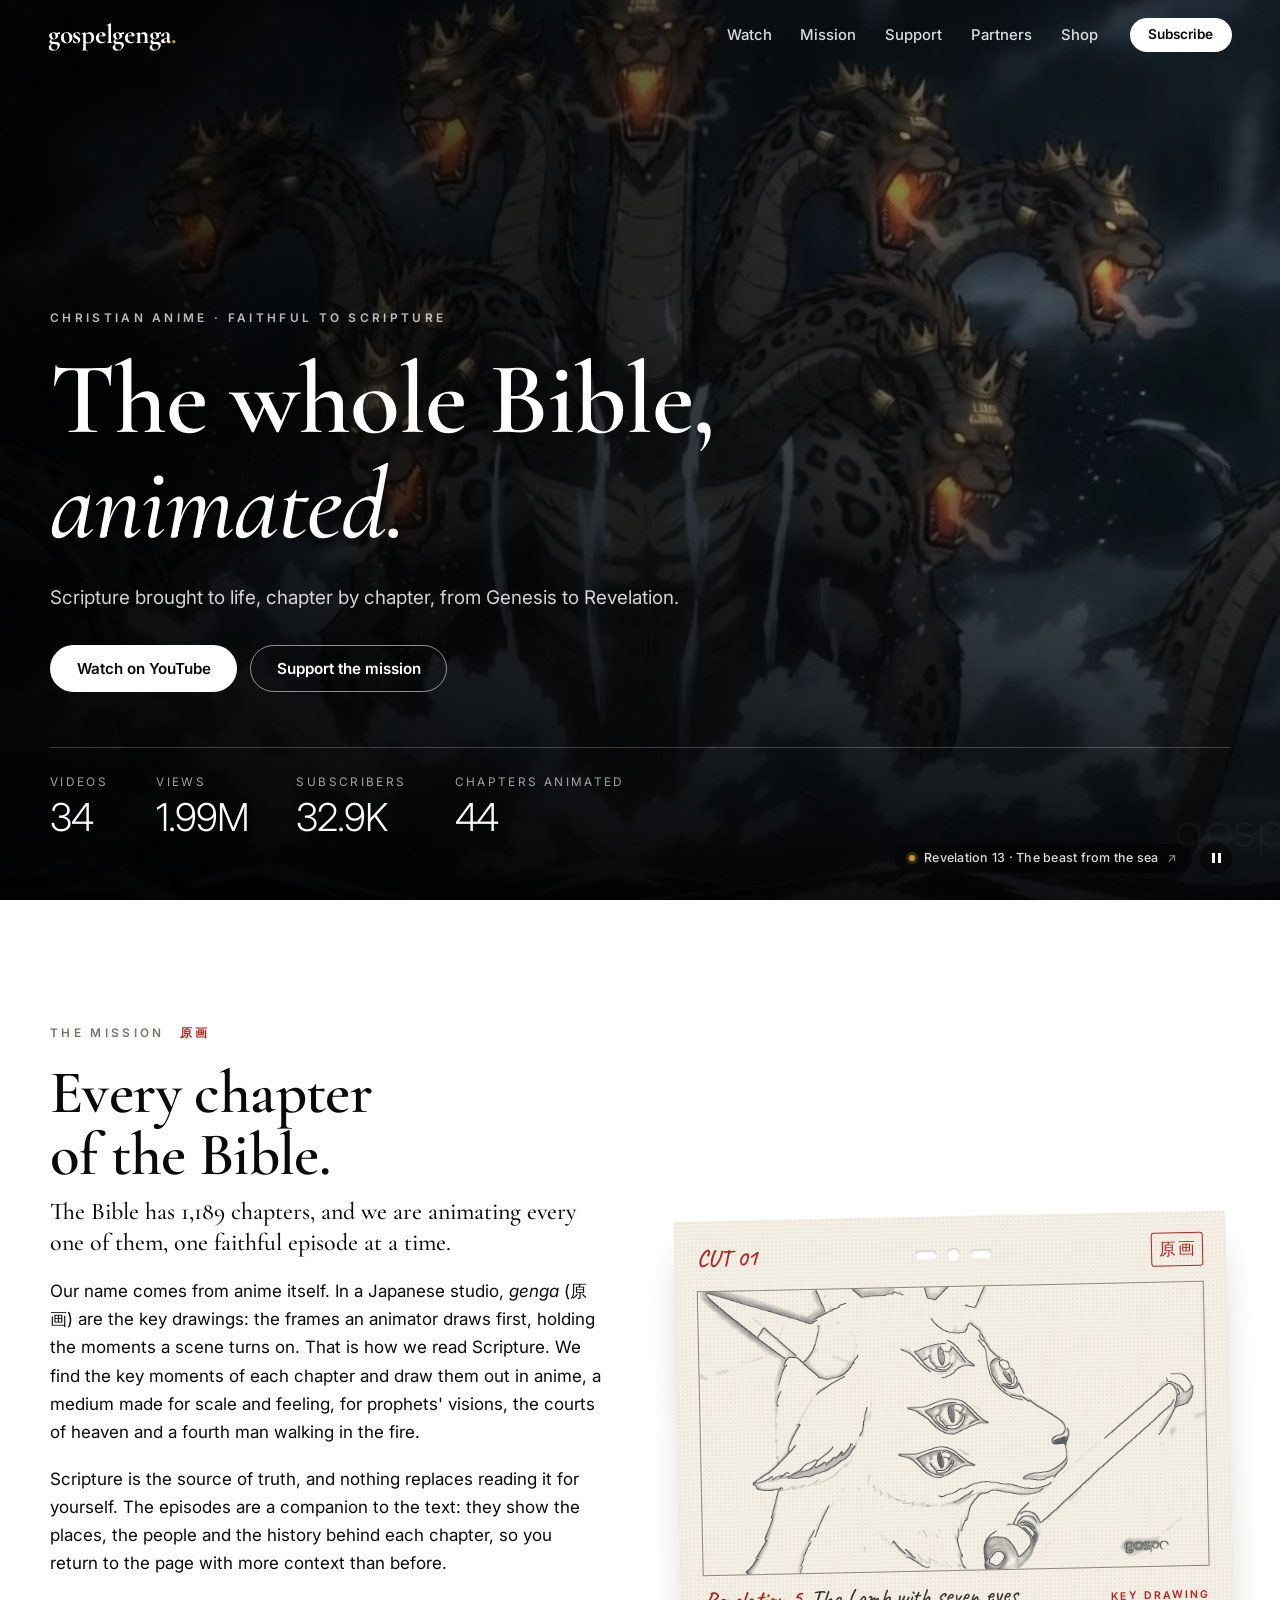
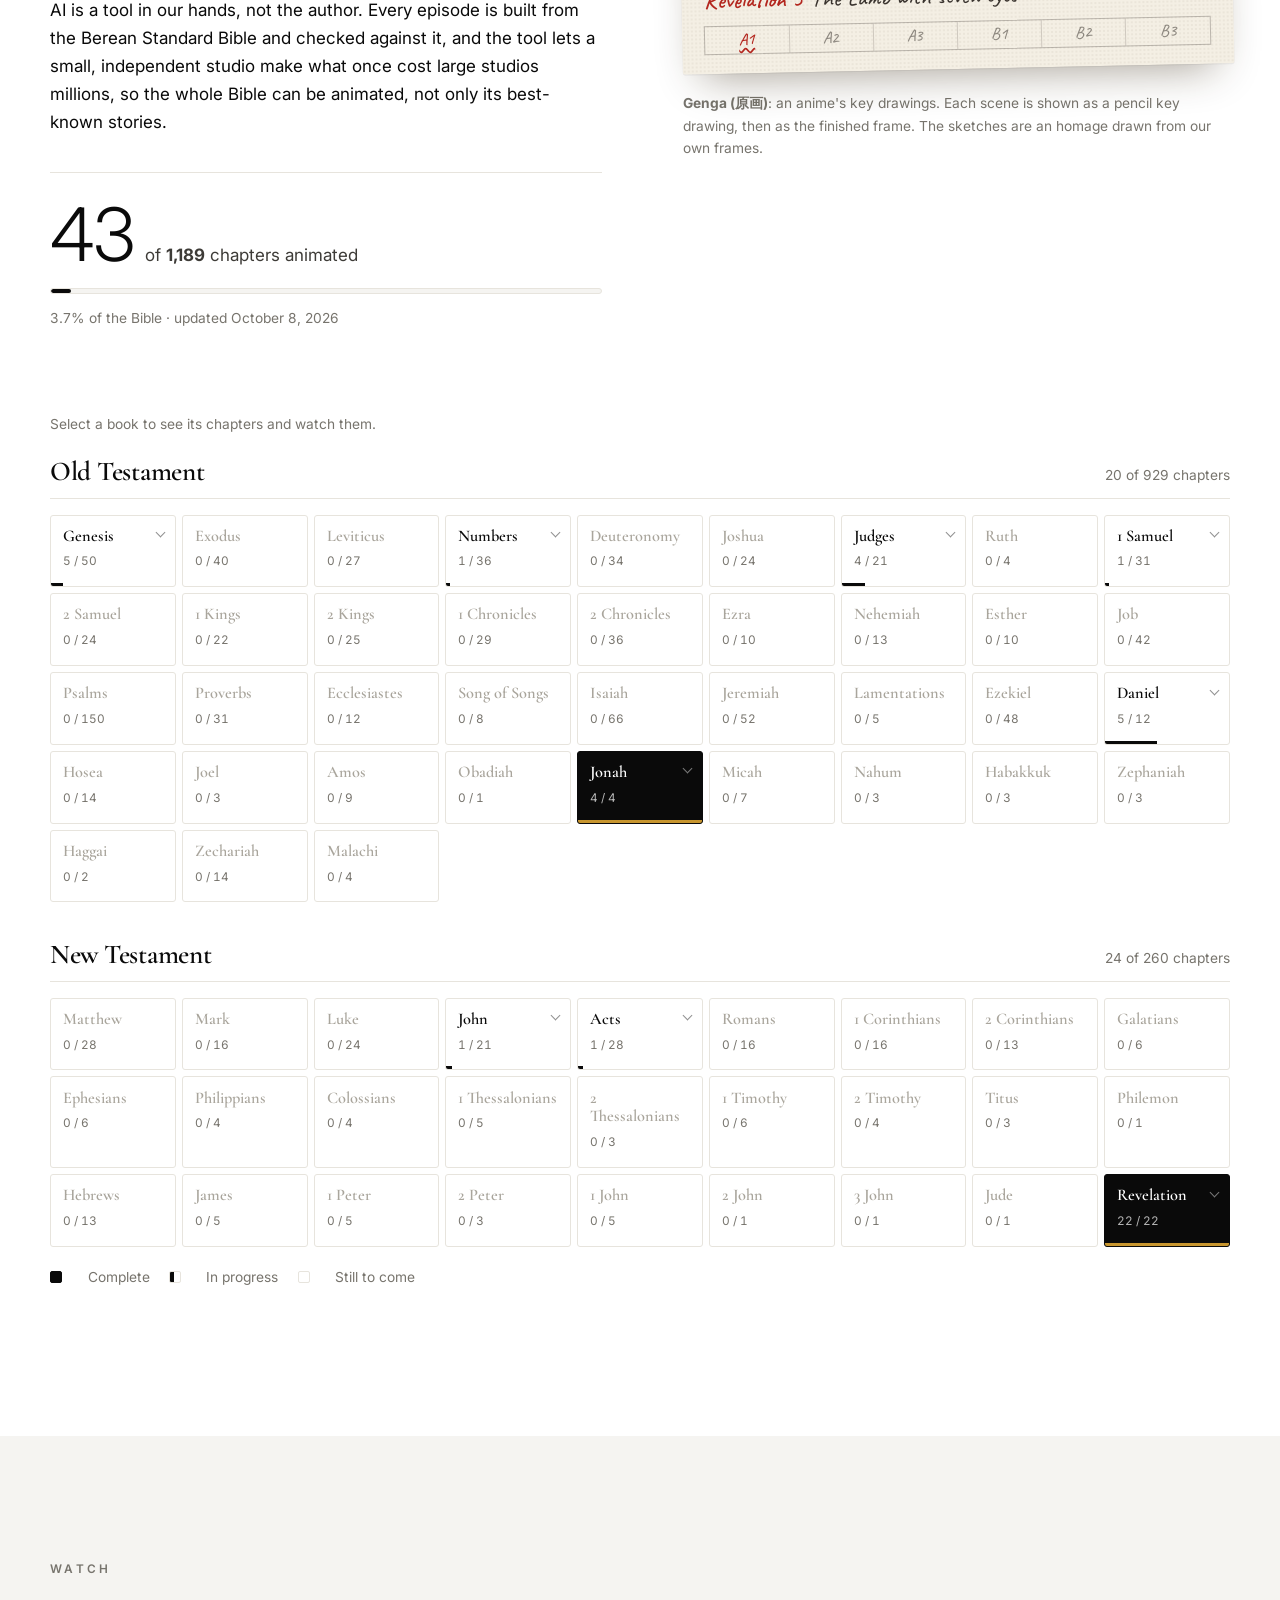
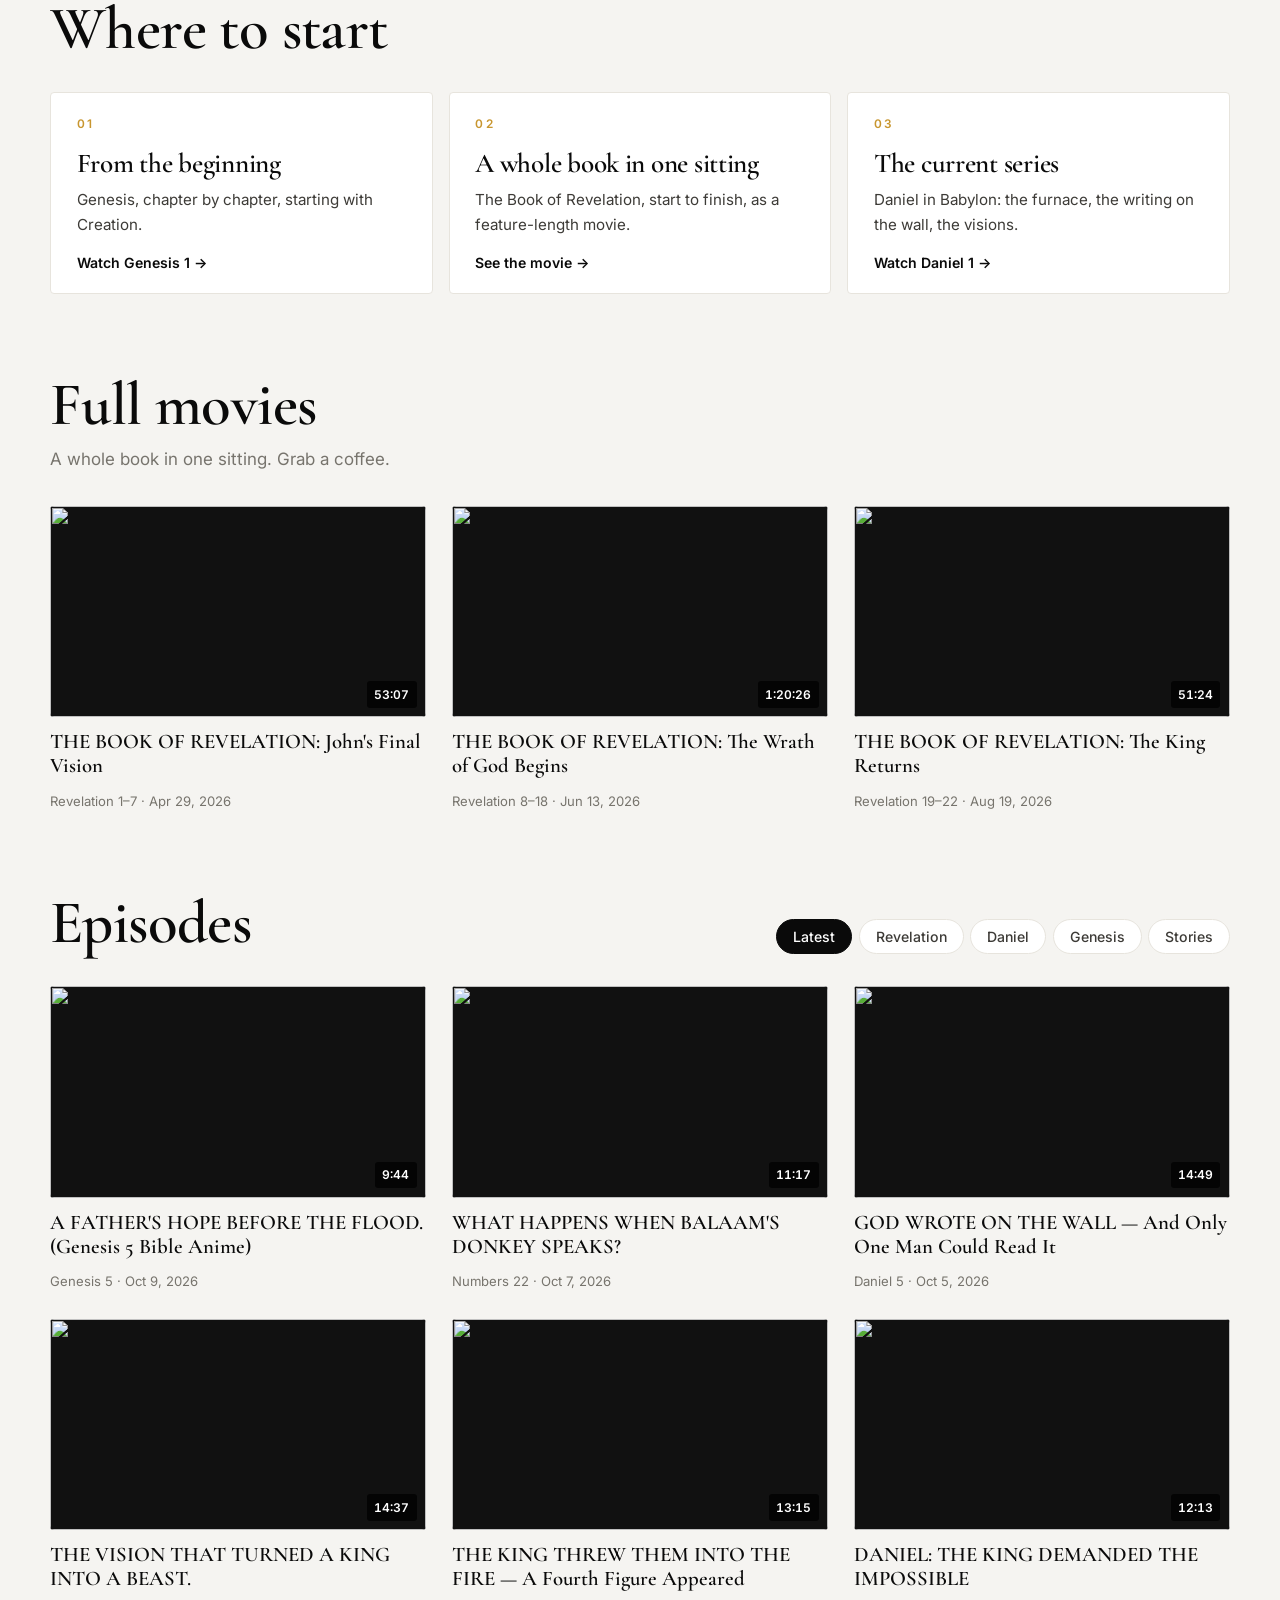
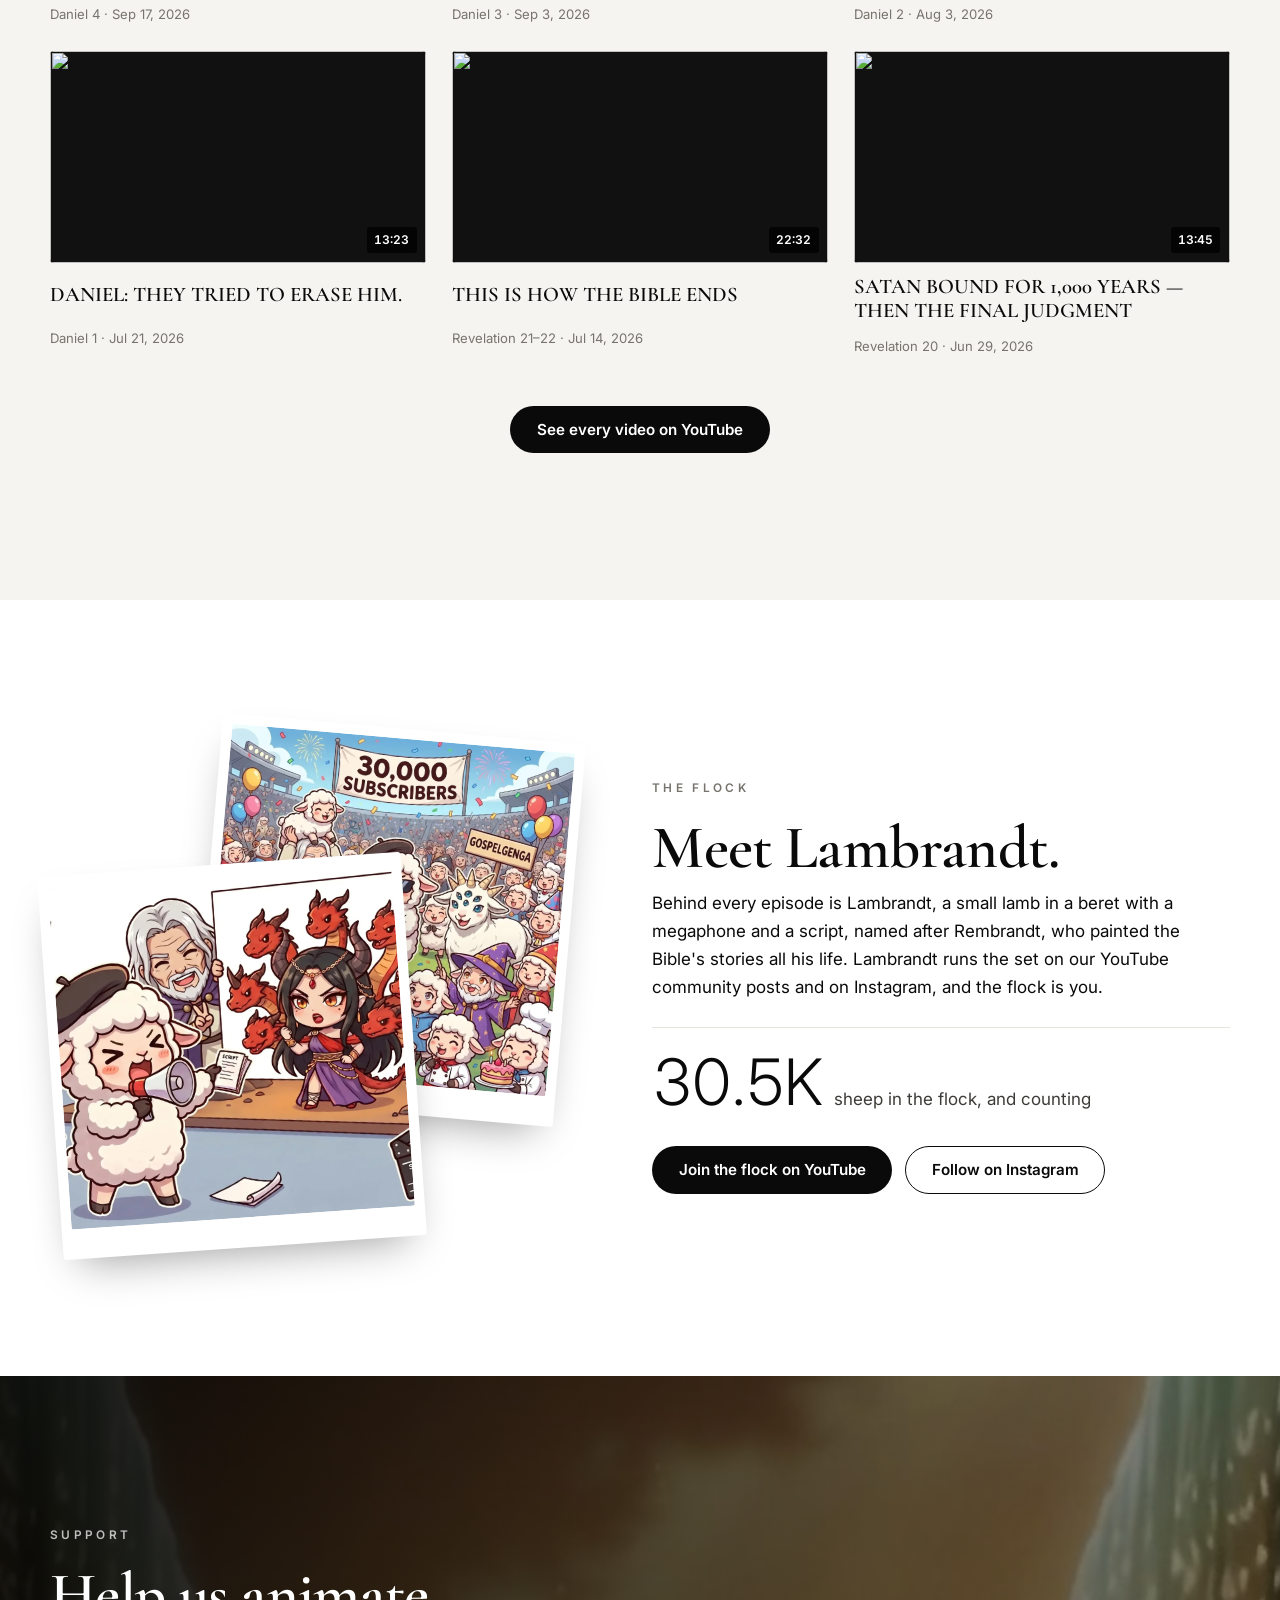
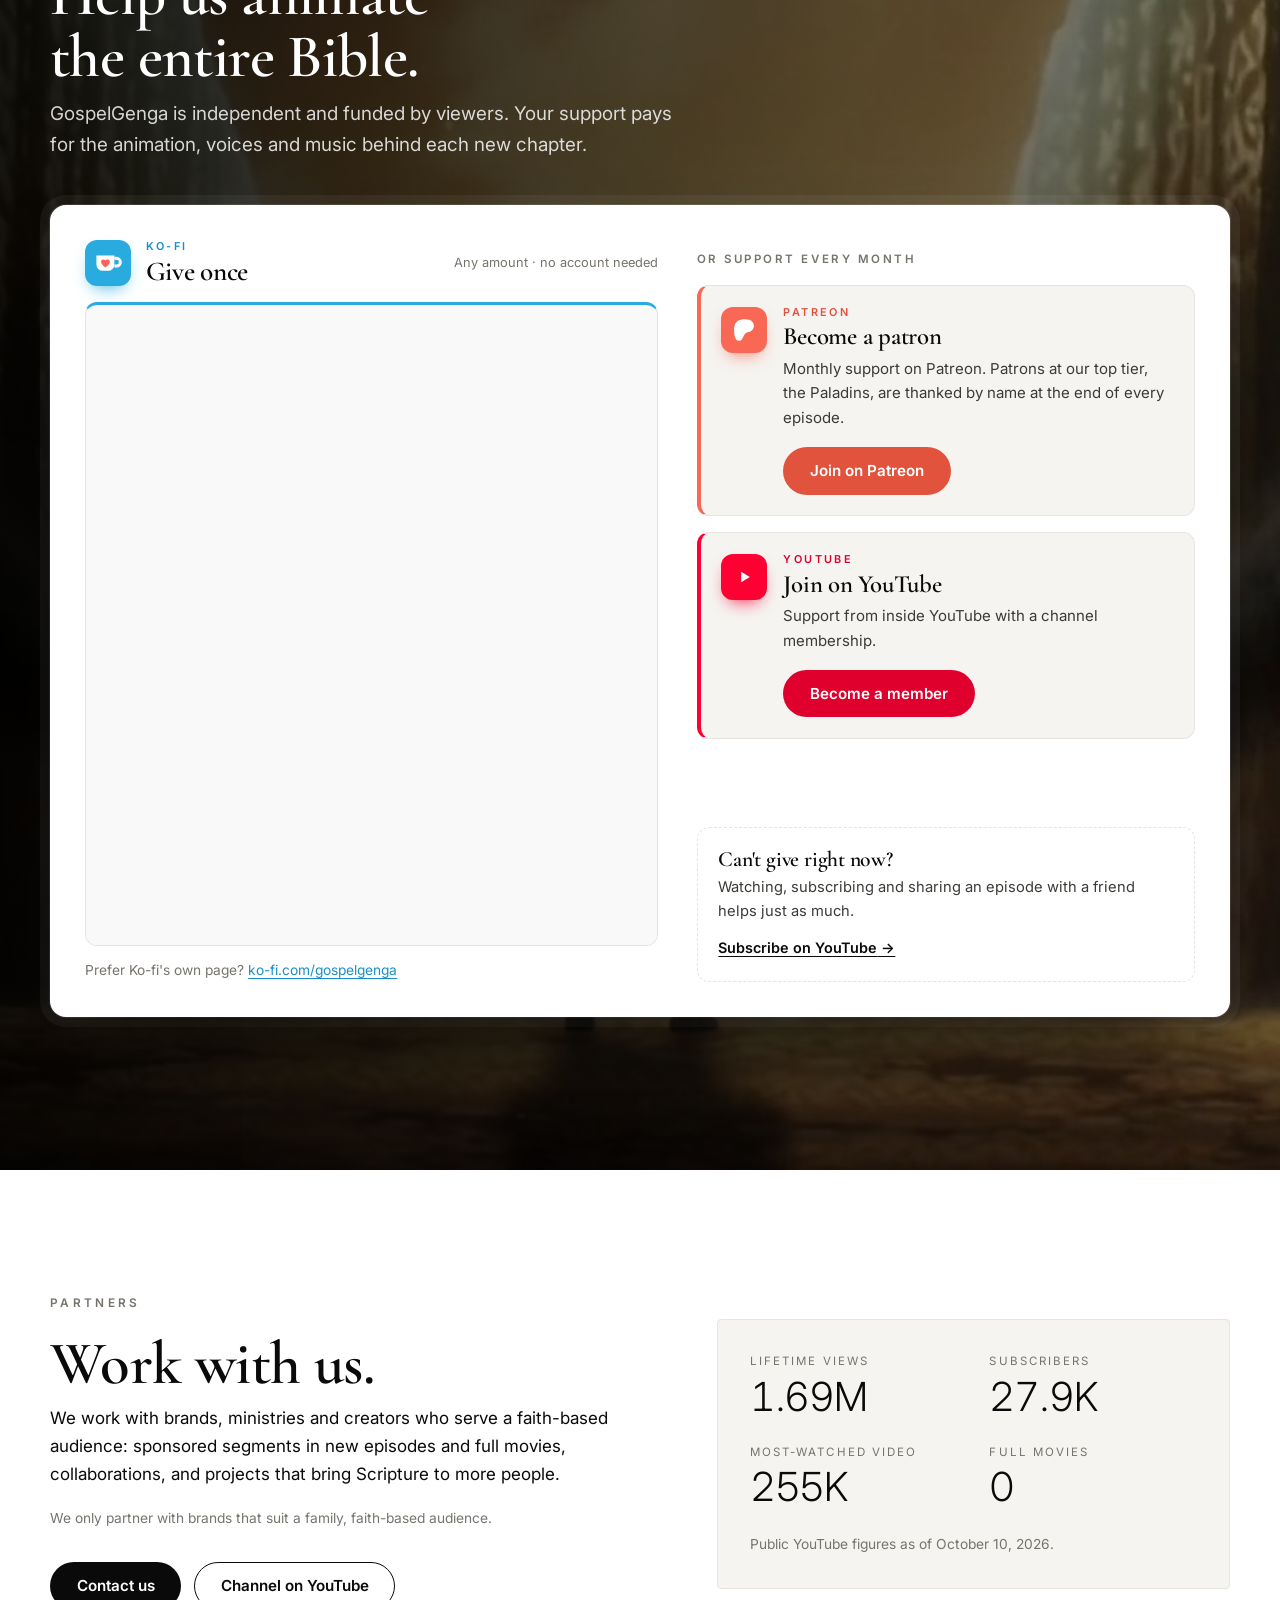
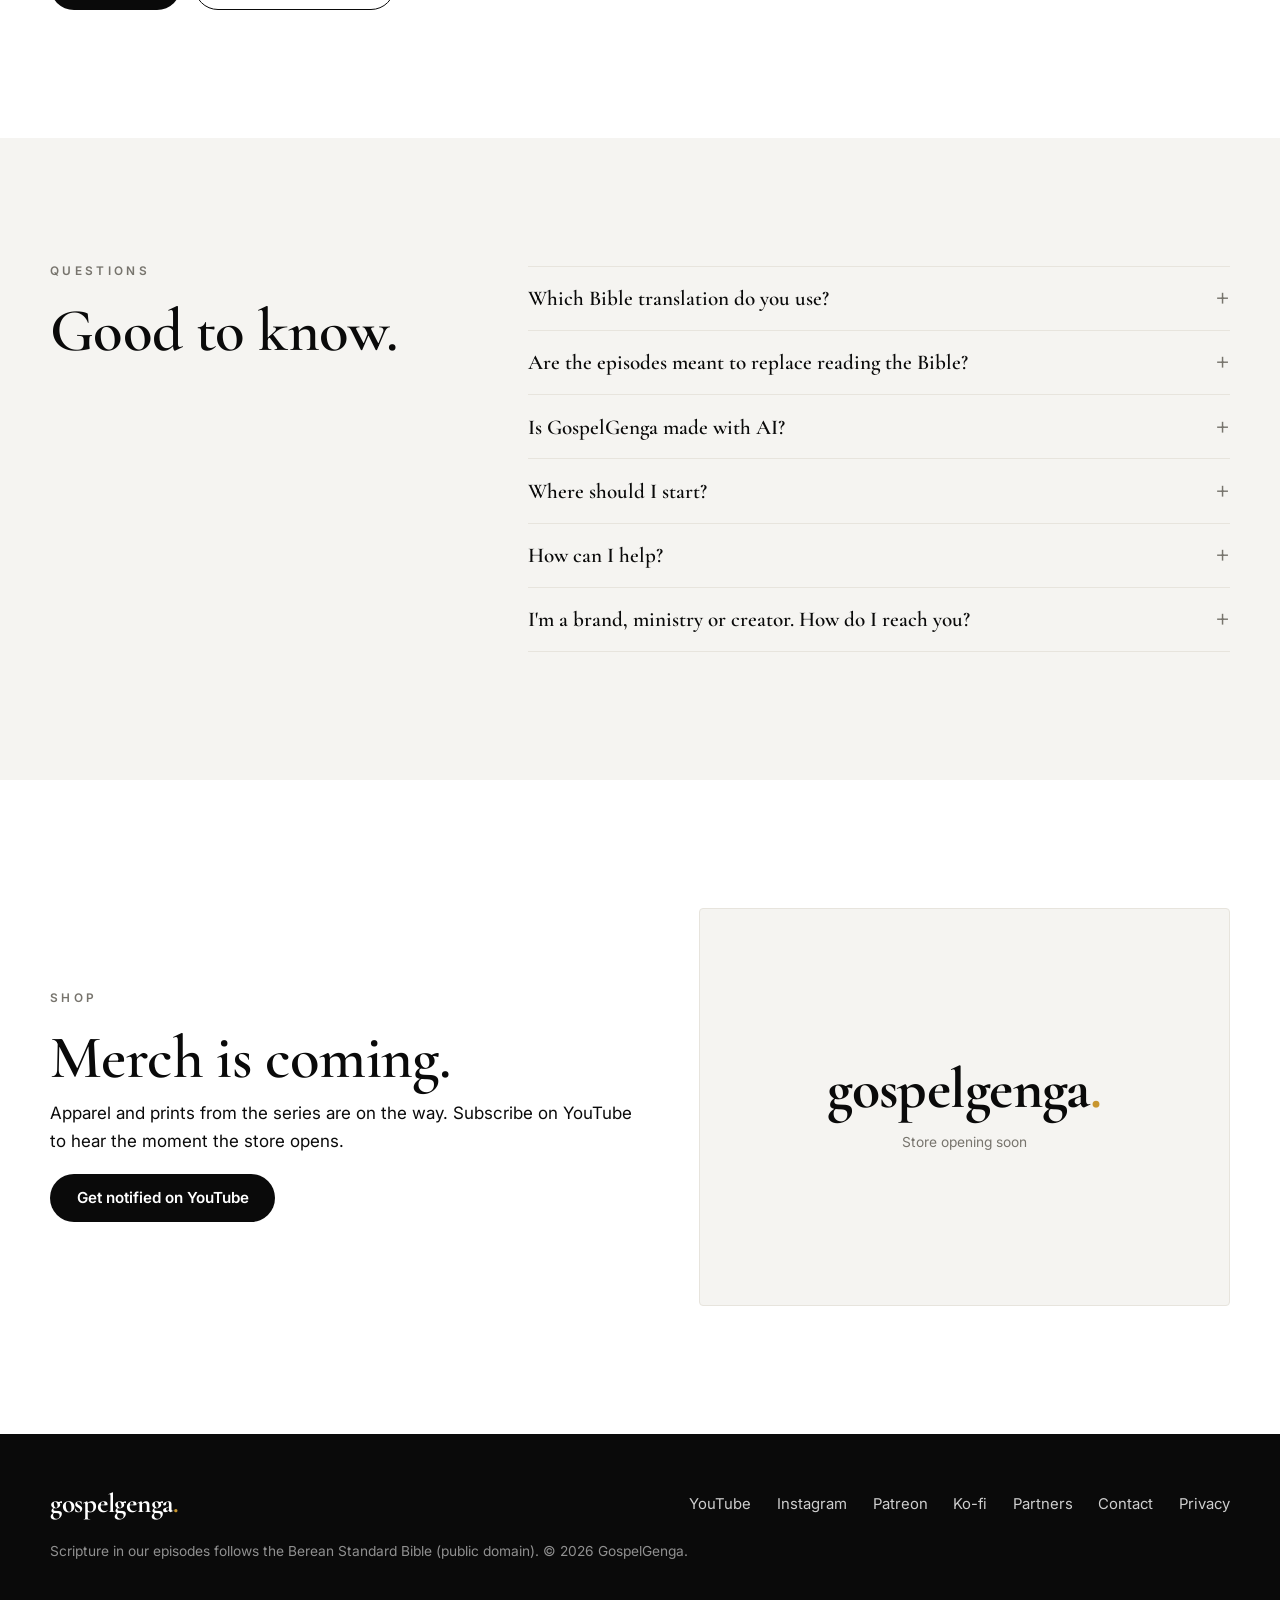
==== index.html @ f6fd4471 "Update site: privacy page (YouTube API Services disclosure) + footer link" ====
<!doctype html>
<html lang="en">
<head>
<meta charset="utf-8">
<meta name="viewport" content="width=device-width, initial-scale=1">
<title>GospelGenga — The whole Bible, animated</title>
<meta name="description" content="GospelGenga animates the Bible chapter by chapter in anime style, from Genesis to Revelation: a visual companion to Scripture, faithful to the text.">
<link rel="canonical" href="https://gospelgenga.com/">
<meta property="og:title" content="GospelGenga — The whole Bible, animated">
<meta property="og:description" content="Anime-style Bible episodes and full movies, faithful to Scripture. Follow the mission to animate every chapter.">
<meta property="og:image" content="https://gospelgenga.com/assets/og.jpg">
<meta property="og:url" content="https://gospelgenga.com/">
<meta property="og:type" content="website">
<meta property="og:site_name" content="GospelGenga">
<meta name="twitter:card" content="summary_large_image">
<meta name="theme-color" content="#0a0a0a">
<link rel="icon" href="assets/favicon.svg" type="image/svg+xml">
<link rel="apple-touch-icon" href="assets/apple-touch-icon.png">
<link rel="preconnect" href="https://fonts.googleapis.com">
<link rel="preconnect" href="https://fonts.gstatic.com" crossorigin>
<link href="https://fonts.googleapis.com/css2?family=Cormorant+Garamond:ital,wght@0,500;0,600;0,700;1,500&family=Inter:wght@300;400;500;600&family=Caveat:wght@500;600&display=swap" rel="stylesheet">
<link rel="stylesheet" href="styles.css?v=6">
<script type="application/ld+json">
{"@context": "https://schema.org", "@graph": [
  {"@type": "Organization", "@id": "https://gospelgenga.com/#org", "name": "GospelGenga", "url": "https://gospelgenga.com/",
   "logo": "https://gospelgenga.com/assets/logo-512.png",
   "sameAs": ["https://www.youtube.com/@GospelGenga", "https://www.instagram.com/gospelgenga/", "https://www.patreon.com/gospelgenga"]},
  {"@type": "WebSite", "name": "GospelGenga", "url": "https://gospelgenga.com/", "publisher": {"@id": "https://gospelgenga.com/#org"}}
]}
</script>
</head>
<body>

<header class="nav" id="top">
  <a class="logo" href="#top">gospelgenga<i>.</i></a>
  <nav class="links" aria-label="Main">
    <a href="#watch">Watch</a>
    <a href="#mission">Mission</a>
    <a href="#support">Support</a>
    <a href="#partners">Partners</a>
    <a href="#shop">Shop</a>
  </nav>
  <a class="btn small light" href="https://www.youtube.com/@GospelGenga?sub_confirmation=1" target="_blank" rel="noopener">Subscribe</a>
</header>

<section class="hero">
  <img class="hero-img" src="assets/hero-poster.jpg" alt="" fetchpriority="high">
  <video class="hero-img hero-video" muted loop playsinline preload="none" poster="assets/hero-poster.jpg" aria-hidden="true"
    data-reel-av1="assets/hero-reel-1080-av1.mp4" data-reel-hd="assets/hero-reel-1080.mp4" data-reel-sd="assets/hero-reel-720.mp4"></video>
  <div class="hero-shade"></div>
  <div class="wrap hero-inner">
    <p class="eyebrow">Christian anime · Faithful to Scripture</p>
    <h1>The whole Bible,<br><em>animated.</em></h1>
    <p class="lead">Scripture brought to life, chapter by chapter, from Genesis to Revelation.</p>
    <div class="cta">
      <a class="btn light" href="https://www.youtube.com/@GospelGenga" target="_blank" rel="noopener">Watch on YouTube</a>
      <a class="btn ghost-light" href="#support">Support the mission</a>
    </div>
    <dl class="stats">
      <div><dt>Videos</dt><dd data-stat="videos">33</dd></div>
      <div><dt>Views</dt><dd data-stat="views">1.97M</dd></div>
      <div><dt>Subscribers</dt><dd data-stat="subs">32.9K</dd></div>
      <div><dt>Chapters animated</dt><dd data-stat="chapters">43</dd></div>
    </dl>
  </div>
  <div class="reel-ui" data-reel-ui hidden>
    <a class="now-playing" data-now target="_blank" rel="noopener"><span class="np-dot"></span><span data-now-text></span></a>
    <button class="reel-toggle" type="button" data-reel-toggle aria-label="Pause the background video"><i class="ic-pause"></i></button>
  </div>
</section>

<section class="section" id="mission">
  <div class="wrap mission">
    <div>
      <p class="eyebrow dark">The mission <span class="jp" lang="ja">原画</span></p>
      <h2>Every chapter<br>of the Bible.</h2>
      <p class="mission-lead">The Bible has 1,189 chapters, and we are animating every one of them, one faithful episode at a time.</p>
      <p>Our name comes from anime itself. In a Japanese studio, <em>genga</em> (原画) are the key drawings: the frames an animator draws first, holding the moments a scene turns on. That is how we read Scripture. We find the key moments of each chapter and draw them out in anime, a medium made for scale and feeling, for prophets' visions, the courts of heaven and a fourth man walking in the fire.</p>
      <p>Scripture is the source of truth, and nothing replaces reading it for yourself. The episodes are a companion to the text: they show the places, the people and the history behind each chapter, so you return to the page with more context than before.</p>
      <p>AI is a tool in our hands, not the author. Every episode is built from the Berean Standard Bible and checked against it, and the tool lets a small, independent studio make what once cost large studios millions, so the whole Bible can be animated, not only its best-known stories.</p>
      <div class="tracker">
        <div class="tracker-top"><span class="big" data-stat="chapters">43</span><span class="of">of <b data-stat="total">1,189</b> chapters animated</span></div>
        <div class="bar"><i data-bar></i></div>
        <p class="small muted" data-updated>Updated after every new episode.</p>
      </div>
    </div>
    <figure class="genga" data-genga>
      <div class="sheet">
        <div class="sheet-head"><span class="cut" data-genga-cut>CUT 01</span><span class="peg" aria-hidden="true"><i></i><i></i><i></i></span><span class="jp" lang="ja">原画</span></div>
        <div class="frame">
          <img class="g-color" src="assets/genga/1-color.jpg" alt="" loading="lazy" width="1280" height="720">
          <img class="g-sketch" src="assets/genga/1-sketch.png" alt="" loading="lazy" width="1280" height="720">
        </div>
        <div class="sheet-notes">
          <a class="g-ref" data-genga-link target="_blank" rel="noopener"><b data-genga-book>Revelation 5</b> <span data-genga-cap>The Lamb with seven eyes</span></a>
          <span class="g-step" data-genga-step>key drawing</span>
        </div>
        <div class="timing" aria-hidden="true"><span>A1</span><span>A2</span><span>A3</span><span>B1</span><span>B2</span><span>B3</span></div>
      </div>
      <figcaption class="small muted"><b>Genga (原画)</b>: an anime's key drawings. Each scene is shown as a pencil key drawing, then as the finished frame. The sketches are an homage drawn from our own frames.</figcaption>
    </figure>
  </div>
  <div class="wrap">
    <p class="books-hint small muted">Select a book to see its chapters and watch them.</p>
    <div class="testament"><h3>Old Testament</h3><span class="muted small" data-ot></span></div>
    <div class="books" data-books="ot"></div>
    <div class="testament"><h3>New Testament</h3><span class="muted small" data-nt></span></div>
    <div class="books" data-books="nt"></div>
    <p class="legend small muted"><span class="k done"></span>Complete <span class="k some"></span>In progress <span class="k none"></span>Still to come</p>
  </div>
</section>

<section class="section alt" id="watch">
  <div class="wrap">
    <p class="eyebrow dark">Watch</p>
    <h2>Where to start</h2>
    <div class="paths">
      <a class="path" data-path="Genesis|1" target="_blank" rel="noopener">
        <span class="path-n">01</span><h3>From the beginning</h3>
        <p>Genesis, chapter by chapter, starting with Creation.</p><span class="path-go">Watch Genesis 1</span></a>
      <a class="path" href="#movies">
        <span class="path-n">02</span><h3>A whole book in one sitting</h3>
        <p>The Book of Revelation, start to finish, as a feature-length movie.</p><span class="path-go">See the movie</span></a>
      <a class="path" data-path="Daniel|1" target="_blank" rel="noopener">
        <span class="path-n">03</span><h3>The current series</h3>
        <p>Daniel in Babylon: the furnace, the writing on the wall, the visions.</p><span class="path-go">Watch Daniel 1</span></a>
    </div>

    <h2 id="movies" class="mt">Full movies</h2>
    <p class="muted" data-movies-note>A whole book in one sitting. Grab a coffee.</p>
    <div class="grid movies" data-movies></div>

    <div class="row-head">
      <h2>Episodes</h2>
      <div class="filters" role="group" aria-label="Series">
        <button class="chip on" type="button" data-filter="all">Latest</button>
        <button class="chip" type="button" data-filter="Revelation">Revelation</button>
        <button class="chip" type="button" data-filter="Daniel">Daniel</button>
        <button class="chip" type="button" data-filter="Genesis">Genesis</button>
        <button class="chip" type="button" data-filter="standalone">Stories</button>
      </div>
    </div>
    <div class="grid episodes" data-episodes></div>
    <p class="center"><a class="btn dark" href="https://www.youtube.com/@GospelGenga/videos" target="_blank" rel="noopener">See every video on YouTube</a></p>
  </div>
</section>

<section class="section flock" id="flock">
  <div class="wrap flock-inner">
    <div class="flock-art">
      <figure class="polaroid back"><img src="assets/flock/flock-30k.webp" alt="Lambrandt, our lamb mascot, in sunglasses celebrating 30,000 subscribers with a stadium full of sheep" loading="lazy" width="960" height="960"></figure>
      <figure class="polaroid front"><img src="assets/flock/director-lamb.webp" alt="Lambrandt, our lamb mascot, in a beret directing a scene through a megaphone" loading="lazy" width="960" height="960"></figure>
    </div>
    <div>
      <p class="eyebrow dark">The flock</p>
      <h2>Meet Lambrandt.</h2>
      <p>Behind every episode is Lambrandt, a small lamb in a beret with a megaphone and a script, named after Rembrandt, who painted the Bible's stories all his life. Lambrandt runs the set on our YouTube community posts and on Instagram, and the flock is you.</p>
      <div class="flock-count"><span class="big" data-stat="subs">32.9K</span><span class="of">sheep in the flock, and counting</span></div>
      <div class="cta">
        <a class="btn dark" href="https://www.youtube.com/@GospelGenga?sub_confirmation=1" target="_blank" rel="noopener">Join the flock on YouTube</a>
        <a class="btn outline" href="https://www.instagram.com/gospelgenga/" target="_blank" rel="noopener">Follow on Instagram</a>
      </div>
    </div>
  </div>
</section>

<section class="support" id="support">
  <img src="assets/support.jpg" alt="" loading="lazy">
  <div class="support-shade"></div>
  <div class="wrap support-inner">
    <div class="support-head">
      <p class="eyebrow">Support</p>
      <h2>Help us animate<br>the entire Bible.</h2>
      <p class="lead">GospelGenga is independent and funded by viewers. Your support pays for the animation, voices and music behind each new chapter.</p>
    </div>
    <div class="support-panel">
      <div class="give-once kofi">
        <div class="give-title">
          <span class="give-logo" aria-hidden="true"><svg viewBox="1.2 1.6 21 21"><path fill="#fff" d="M3 6.5h13.5v6.8a4.7 4.7 0 0 1-4.7 4.7H7.7A4.7 4.7 0 0 1 3 13.3z"/><path fill="none" stroke="#fff" stroke-width="2.2" d="M16.5 8.6h1.6a2.9 2.9 0 0 1 0 5.8h-1.6"/><path fill="#ff5e5b" d="M9.8 15.4s-3.3-2-3.3-4.2a1.75 1.75 0 0 1 3.3-.8 1.75 1.75 0 0 1 3.3.8c0 2.2-3.3 4.2-3.3 4.2z"/></svg></span>
          <div><span class="give-via">Ko-fi</span><h3>Give once</h3></div>
          <span class="give-tag">Any amount · no account needed</span>
        </div>
        <div class="kofi-embed">
          <iframe id="kofiframe" src="https://ko-fi.com/gospelgenga/?hidefeed=true&amp;widget=true&amp;embed=true&amp;preview=true" title="Give to GospelGenga on Ko-fi" loading="lazy" height="610"></iframe>
        </div>
        <p class="small muted kofi-alt">Prefer Ko-fi's own page? <a data-link="kofi" target="_blank" rel="noopener">ko-fi.com/gospelgenga</a></p>
      </div>
      <div class="give-more">
        <p class="give-more-head">Or support every month</p>
        <div class="give-card patreon">
          <span class="give-logo" aria-hidden="true"><svg viewBox="-3.5 -3.5 31 31"><path fill="#fff" d="M22.957 7.21c-.004-3.064-2.391-5.576-5.191-6.482-3.478-1.125-8.064-.962-11.384.604C2.357 3.231 1.093 7.391 1.046 11.54c-.039 3.411.302 12.396 5.369 12.46 3.765.047 4.326-4.804 6.068-7.141 1.24-1.662 2.836-2.132 4.801-2.618 3.376-.836 5.678-3.501 5.673-7.031Z"/></svg></span>
          <div class="give-body">
            <span class="give-via">Patreon</span>
            <h3>Become a patron</h3>
            <p>Monthly support on Patreon. Patrons at our top tier, the Paladins, are thanked by name at the end of every episode.</p>
            <a class="btn brand" href="https://www.patreon.com/gospelgenga" target="_blank" rel="noopener">Join on Patreon</a>
          </div>
        </div>
        <div class="give-card youtube">
          <span class="give-logo" aria-hidden="true"><svg viewBox="0 0 24 24"><path fill="#fff" d="M9.6 7.6v8.8L17 12z"/></svg></span>
          <div class="give-body">
            <span class="give-via">YouTube</span>
            <h3>Join on YouTube</h3>
            <p>Support from inside YouTube with a channel membership.</p>
            <a class="btn brand" href="https://www.youtube.com/@GospelGenga/join" target="_blank" rel="noopener">Become a member</a>
          </div>
        </div>
        <div class="give-free">
          <h3>Can't give right now?</h3>
          <p>Watching, subscribing and sharing an episode with a friend helps just as much.</p>
          <a class="text-link" href="https://www.youtube.com/@GospelGenga?sub_confirmation=1" target="_blank" rel="noopener">Subscribe on YouTube</a>
        </div>
      </div>
    </div>
  </div>
</section>

<section class="section" id="partners">
  <div class="wrap partners">
    <div>
      <p class="eyebrow dark">Partners</p>
      <h2>Work with us.</h2>
      <p>We work with brands, ministries and creators who serve a faith-based audience: sponsored segments in new episodes and full movies, collaborations, and projects that bring Scripture to more people.</p>
      <p class="muted small">We only partner with brands that suit a family, faith-based audience.</p>
      <div class="cta">
        <a class="btn dark" data-link="email" data-subject="Partnership enquiry">Contact us</a>
        <a class="btn outline" href="https://www.youtube.com/@GospelGenga/about" target="_blank" rel="noopener">Channel on YouTube</a>
      </div>
    </div>
    <dl class="kit">
      <div><dt>Lifetime views</dt><dd data-stat="views">1.97M</dd></div>
      <div><dt>Subscribers</dt><dd data-stat="subs">32.9K</dd></div>
      <div><dt>Most-watched video</dt><dd data-stat="top">300K</dd></div>
      <div><dt>Full movies</dt><dd data-stat="movies">3</dd></div>
      <p class="small muted kit-note" data-kit-note>YouTube figures, updated with each new episode.</p>
    </dl>
  </div>
</section>

<section class="section alt" id="faq">
  <div class="wrap faq">
    <div>
      <p class="eyebrow dark">Questions</p>
      <h2>Good to know.</h2>
    </div>
    <div class="qa">
      <details>
        <summary>Which Bible translation do you use?</summary>
        <p>Narration quotes the Berean Standard Bible (BSB), a modern translation in the public domain. Each script is checked against the BSB text before it is animated. Where we add historical or cultural background, we present it as background, not as Scripture.</p>
      </details>
      <details>
        <summary>Are the episodes meant to replace reading the Bible?</summary>
        <p>No. Scripture is the source of truth. The episodes are a visual aid that adds context, and we hope each one sends you back to the chapter itself.</p>
      </details>
      <details>
        <summary>Is GospelGenga made with AI?</summary>
        <p>Yes, as a tool. AI helps us produce the animation and voices, which lets a small studio make films that used to need a large team and a large budget. We choose the stories, direct each episode and check its narration against the Berean Standard Bible.</p>
      </details>
      <details>
        <summary>Where should I start?</summary>
        <p>Start with Genesis 1 for the story from the beginning, or watch a full Revelation movie in one sitting. Every book we have animated is listed in the <a href="#mission">chapter tracker</a>.</p>
      </details>
      <details>
        <summary>How can I help?</summary>
        <p>Watch, subscribe and share an episode with someone. If you would like to fund the next chapter, you can <a href="#support">give once or become a patron</a>.</p>
      </details>
      <details>
        <summary>I'm a brand, ministry or creator. How do I reach you?</summary>
        <p>Use <a href="#partners">Contact us</a> in the Partners section. Tell us who you are and what you have in mind.</p>
      </details>
    </div>
  </div>
</section>

<section class="section" id="shop">
  <div class="wrap shop">
    <div>
      <p class="eyebrow dark">Shop</p>
      <h2>Merch is coming.</h2>
      <p>Apparel and prints from the series are on the way. Subscribe on YouTube to hear the moment the store opens.</p>
      <a class="btn dark" href="https://www.youtube.com/@GospelGenga?sub_confirmation=1" target="_blank" rel="noopener">Get notified on YouTube</a>
    </div>
    <div class="shop-card"><span class="logo big-logo">gospelgenga<i>.</i></span><span class="small muted">Store opening soon</span></div>
  </div>
</section>

<footer class="footer">
  <div class="wrap foot">
    <a class="logo" href="#top">gospelgenga<i>.</i></a>
    <nav aria-label="Footer">
      <a href="https://www.youtube.com/@GospelGenga" target="_blank" rel="noopener">YouTube</a>
      <a href="https://www.instagram.com/gospelgenga/" target="_blank" rel="noopener">Instagram</a>
      <a href="https://www.patreon.com/gospelgenga" target="_blank" rel="noopener">Patreon</a>
      <a data-link="kofi" target="_blank" rel="noopener">Ko-fi</a>
      <a href="#partners">Partners</a>
      <a data-link="email" data-subject="Hello GospelGenga">Contact</a>
      <a href="privacy.html">Privacy</a>
    </nav>
    <p class="small muted">Scripture in our episodes follows the Berean Standard Bible (public domain). © <span data-year>2026</span> GospelGenga.</p>
  </div>
</footer>

<script src="app.js?v=8" defer></script>
</body>
</html>
---- styles.css ----
/* gospelgenga.com — white and black, editorial. One serif for the voice, one sans for the reading. */
:root {
  --ink: #0a0a0a; --ink-2: #3d3b37; --muted: #77746d; --paper: #ffffff; --paper-2: #f5f4f1; --line: #e7e4dd;
  --gold: #c8962f;
  --serif: "Cormorant Garamond", "Palatino Linotype", Georgia, serif;
  --sans: "Inter", "Segoe UI", system-ui, -apple-system, sans-serif;
  --wrap: 1180px;
}
* { box-sizing: border-box; }
html { scroll-behavior: smooth; }
body { margin: 0; background: var(--paper); color: var(--ink); font: 17px/1.65 var(--sans); -webkit-font-smoothing: antialiased; }
img { display: block; max-width: 100%; }
a { color: inherit; }
.wrap { width: min(var(--wrap), 100% - 48px); margin-inline: auto; }
.small { font-size: .86rem; } .muted { color: var(--muted); } .center { text-align: center; margin-inline: auto; max-width: none; }
h1, h2, h3 { font-family: var(--serif); font-weight: 600; letter-spacing: -.01em; margin: 0; line-height: 1.02; }
h1 { font-size: clamp(3rem, 8vw, 6.4rem); margin-bottom: 1.6rem; }
.book span, .dur { font-variant-numeric: lining-nums tabular-nums; }
.stats dd, .tracker .big { font-family: var(--sans) !important; font-weight: 300 !important; letter-spacing: -.03em; font-variant-numeric: lining-nums tabular-nums; }
h1 em, h2 em { font-style: italic; font-weight: 500; }
h2 { font-size: clamp(2.3rem, 5vw, 3.8rem); margin-bottom: .6rem; }
h3 { font-size: 1.7rem; }
p { margin: 0 0 1.2rem; max-width: 60ch; }
.eyebrow { font: 600 .74rem/1 var(--sans); letter-spacing: .28em; text-transform: uppercase; color: rgba(255, 255, 255, .72); margin-bottom: 1.4rem; }
.eyebrow.dark { color: var(--muted); }
.lead { font-size: 1.18rem; color: rgba(255, 255, 255, .82); }

/* buttons */
.btn {
  display: inline-flex; align-items: center; justify-content: center; padding: .95rem 1.6rem; border-radius: 999px;
  font: 600 .95rem/1 var(--sans); text-decoration: none; border: 1.5px solid transparent; transition: transform .15s, background .15s, color .15s;
}
.btn:hover { transform: translateY(-1px); }
.btn.light { background: #fff; color: var(--ink); }
.btn.light:hover { background: #ece9e2; }
.btn.ghost-light { color: #fff; border-color: rgba(255, 255, 255, .55); }
.btn.ghost-light:hover { background: rgba(255, 255, 255, .1); border-color: #fff; }
.btn.dark { background: var(--ink); color: #fff; }
.btn.dark:hover { background: #2a2926; }
.btn.small { padding: .6rem 1.1rem; font-size: .85rem; }
.cta { display: flex; flex-wrap: wrap; gap: .8rem; margin: 2rem 0 0; }

/* nav */
.nav {
  position: fixed; inset: 0 0 auto; z-index: 50; display: flex; align-items: center; gap: 2rem; padding: 1.1rem clamp(1.2rem, 4vw, 3rem);
  color: #fff; transition: background .25s, color .25s, padding .25s;
}
.nav.solid { background: rgba(255, 255, 255, .94); color: var(--ink); backdrop-filter: blur(10px); border-bottom: 1px solid var(--line); padding-block: .8rem; }
.nav.solid .btn.light { background: var(--ink); color: #fff; }
.logo { font: 700 1.7rem/1 var(--serif); text-decoration: none; letter-spacing: -.01em; }
.logo i { font-style: normal; color: var(--gold); }
.links { display: flex; gap: 1.8rem; margin-left: auto; }
.links a { text-decoration: none; font-weight: 500; font-size: .93rem; opacity: .85; }
.links a:hover { opacity: 1; }

/* hero */
.hero { position: relative; min-height: min(100svh, 980px); display: flex; align-items: flex-end; color: #fff; background: #000; overflow: hidden; }
.hero-img { position: absolute; inset: 0; width: 100%; height: 100%; object-fit: cover; object-position: 60% 50%; }
.hero-video { object-position: 50% 50%; opacity: 0; transition: opacity 1.4s ease; }
.hero-video.on { opacity: 1; }
.reel-ui { position: absolute; right: clamp(1.2rem, 4vw, 3rem); bottom: 1.6rem; z-index: 2; display: flex; align-items: center; gap: .5rem; }
.reel-ui[hidden] { display: none; }
.now-playing {
  display: inline-flex; align-items: center; gap: .55rem; padding: .5rem .9rem; border-radius: 999px; text-decoration: none;
  font: 500 .78rem/1 var(--sans); letter-spacing: .02em; color: rgba(255, 255, 255, .86); background: rgba(0, 0, 0, .42);
  backdrop-filter: blur(8px); transition: opacity .18s, background .2s;
}
.now-playing:not(.nolink):hover { background: rgba(0, 0, 0, .7); color: #fff; }
.now-playing:not(.nolink)::after { content: "\2197"; opacity: .6; }
.now-playing.swap { opacity: 0; }
.now-playing[hidden] { display: none; }
.np-dot { width: 6px; height: 6px; border-radius: 50%; background: var(--gold); box-shadow: 0 0 0 3px rgba(200, 150, 47, .25); }
.reel-toggle { width: 32px; height: 32px; border-radius: 50%; border: 0; background: rgba(0, 0, 0, .42); backdrop-filter: blur(8px); cursor: pointer; display: grid; place-items: center; }
.reel-toggle:hover { background: rgba(0, 0, 0, .7); }
.reel-toggle.labelled { width: auto; height: 36px; padding: 0 1rem 0 .9rem; border-radius: 999px; display: inline-flex; gap: .55rem; color: #fff; font: 500 .8rem/1 var(--sans); border: 1px solid rgba(255, 255, 255, .35); }
.ic-pause { width: 9px; height: 10px; border-inline: 3px solid #fff; }
.ic-play { width: 0; height: 0; border-block: 5.5px solid transparent; border-left: 9px solid #fff; margin-left: 2px; }
.hero-shade { position: absolute; inset: 0; background: linear-gradient(90deg, rgba(0, 0, 0, .9) 0%, rgba(0, 0, 0, .66) 45%, rgba(0, 0, 0, .3) 100%), linear-gradient(0deg, rgba(0, 0, 0, .78), transparent 55%); }
.hero-inner h1, .hero-inner .lead { text-shadow: 0 2px 24px rgba(0, 0, 0, .45); }
.hero-inner { position: relative; padding: 9rem 0 4rem; }
.stats { display: grid; grid-template-columns: repeat(4, auto); justify-content: start; gap: 3rem; margin: 3.4rem 0 0; padding-top: 1.6rem; border-top: 1px solid rgba(255, 255, 255, .22); }
.stats dt { font-size: .74rem; letter-spacing: .2em; text-transform: uppercase; color: rgba(255, 255, 255, .62); }
.stats dd { margin: .3rem 0 0; font: 600 2.4rem/1 var(--serif); }

/* sections */
.section { padding: clamp(5rem, 10vw, 8rem) 0; }
.section.alt { background: var(--paper-2); }
.mission { display: grid; grid-template-columns: 1fr 1fr; gap: clamp(2rem, 6vw, 5rem); align-items: center; margin-bottom: 4rem; }
.mission-lead { font: 500 1.5rem/1.3 var(--serif); color: var(--ink); }
.jp { font-family: "Yu Mincho", "Hiragino Mincho ProN", "Noto Serif JP", serif; letter-spacing: .12em; }
.eyebrow .jp { margin-left: .6rem; color: var(--red-pencil); letter-spacing: .2em; }

/* genga: each scene as a pencil key drawing on an animation sheet, then the finished frame */
:root { --red-pencil: #b3261e; --graphite: #3a342f; --sheet: #f4efe4; }
.genga { margin: 0; }
.sheet {
  position: relative; padding: 1.3rem 1.4rem 1.2rem; border-radius: 3px; background-color: var(--sheet);
  background-image: radial-gradient(rgba(60, 45, 20, .05) 1px, transparent 1.2px); background-size: 4px 4px;
  box-shadow: 0 1px 0 rgba(0, 0, 0, .05), 0 22px 44px -20px rgba(50, 35, 10, .45); transform: rotate(-1.2deg);
}
.sheet-head { display: flex; justify-content: space-between; align-items: center; margin-bottom: .9rem; color: var(--red-pencil); }
.cut { font: 600 1.45rem/1 "Caveat", cursive; }
.sheet-head .jp { font-size: 1.05rem; border: 1.5px solid currentColor; border-radius: 3px; padding: .15rem .3rem .15rem .45rem; }
.peg { display: flex; gap: 10px; align-items: center; }
.peg i { width: 22px; height: 9px; border-radius: 5px; background: #fff; box-shadow: inset 0 1px 2px rgba(0, 0, 0, .25); }
.peg i:nth-child(2) { width: 13px; height: 13px; border-radius: 50%; }
.frame { position: relative; aspect-ratio: 16 / 9; overflow: hidden; border: 1.5px solid rgba(58, 52, 47, .55); }
.frame img { position: absolute; inset: 0; width: 100%; height: 100%; object-fit: cover; transition: opacity .45s ease; }
.g-color { clip-path: inset(0 100% 0 0); transition: clip-path 1.8s cubic-bezier(.65, 0, .35, 1), opacity .45s ease !important; }
.g-sketch { transition: opacity .9s ease !important; }
.frame.colored .g-color { clip-path: inset(0 0 0 0); }
.frame.final .g-sketch { opacity: 0; }
.frame.out img { opacity: 0; }
.frame.reset img { transition: none !important; }
.sheet-notes { display: flex; justify-content: space-between; align-items: baseline; gap: 1rem; margin-top: .75rem; color: var(--graphite); }
.g-ref { font: 500 1.45rem/1.1 "Caveat", cursive; text-decoration: none; }
.g-ref b { font-weight: 600; color: var(--red-pencil); margin-right: .2rem; }
a.g-ref[href]:hover { text-decoration: underline; text-underline-offset: 3px; }
.g-step { font: 600 .66rem/1 var(--sans); letter-spacing: .2em; text-transform: uppercase; color: var(--red-pencil); white-space: nowrap; }
.timing { display: grid; grid-template-columns: repeat(6, 1fr); margin-top: .8rem; border: 1px solid rgba(58, 52, 47, .3); }
.timing span { font: 500 1.05rem/1.6 "Caveat", cursive; color: rgba(58, 52, 47, .55); text-align: center; border-right: 1px solid rgba(58, 52, 47, .2); }
.timing span:last-child { border-right: 0; }
.timing span.on { color: var(--red-pencil); text-decoration: underline wavy; text-underline-offset: 3px; }
.genga figcaption { margin: 1.4rem .3rem 0; max-width: none; }
.tracker { margin-top: 2.2rem; padding: 1.6rem 0 0; border-top: 1px solid var(--line); }
.tracker-top { display: flex; align-items: baseline; gap: .8rem; flex-wrap: wrap; }
.tracker .big { font: 600 4.6rem/1 var(--serif); }
.tracker .of { color: var(--ink-2); }
.bar { height: 6px; background: var(--paper-2); border: 1px solid var(--line); border-radius: 99px; overflow: hidden; margin: 1rem 0 .8rem; }
.bar i { display: block; height: 100%; width: 0; background: var(--ink); border-radius: 99px; }
.testament { display: flex; align-items: baseline; justify-content: space-between; gap: 1rem; margin: 2.4rem 0 1rem; padding-bottom: .7rem; border-bottom: 1px solid var(--line); }
.books { display: grid; grid-template-columns: repeat(auto-fill, minmax(118px, 1fr)); gap: 6px; }
.book { position: relative; padding: .7rem .75rem .8rem; border: 1px solid var(--line); border-radius: 3px; overflow: hidden; background: #fff; color: inherit; font: inherit; text-align: left; }
button.book { cursor: pointer; transition: border-color .15s, box-shadow .15s; scroll-margin-top: 110px; }
button.book::after { content: ""; position: absolute; top: .85rem; right: .7rem; width: 6px; height: 6px; border-right: 1.5px solid currentColor; border-bottom: 1.5px solid currentColor; transform: rotate(45deg); opacity: .45; transition: transform .2s; }
button.book:hover { border-color: var(--ink); }
button.book.done:hover { box-shadow: 0 0 0 2px var(--gold); }
button.book.open { box-shadow: 0 0 0 2px var(--ink); }
button.book.done.open { box-shadow: 0 0 0 2px var(--gold); }
button.book.open::after { transform: translateY(3px) rotate(-135deg); }
button.book:focus-visible, .ch:focus-visible, .bp-row:focus-visible { outline: 2px solid var(--gold); outline-offset: 2px; }
.books-hint { margin: 0 0 -1rem; }
.book-panel { grid-column: 1 / -1; margin: 4px 0 10px; padding: 1.4rem clamp(1rem, 3vw, 1.8rem) 1.6rem; background: #fff; border: 1px solid var(--ink); border-radius: 4px; animation: drop .25s ease; }
@keyframes drop { from { opacity: 0; transform: translateY(-6px); } }
.bp-head { display: flex; justify-content: space-between; align-items: flex-start; gap: 1rem; margin-bottom: 1rem; }
.bp-head h4 { margin: 0 0 .2rem; font: 600 2rem/1 var(--serif); }
.bp-close { border: 1px solid var(--line); background: #fff; width: 36px; height: 36px; border-radius: 50%; font-size: 1.3rem; line-height: 1; cursor: pointer; color: var(--ink); flex: none; }
.bp-close:hover { border-color: var(--ink); }
.bp-chapters { display: flex; flex-wrap: wrap; gap: 4px; }
.ch { width: 2.3rem; height: 2.3rem; display: grid; place-items: center; border: 1px solid var(--line); border-radius: 3px; font: 500 .8rem/1 var(--sans); color: #a9a59c; font-variant-numeric: tabular-nums; text-decoration: none; }
.ch.done { background: var(--ink); border-color: var(--ink); color: #fff; }
.ch.done:hover { background: var(--gold); border-color: var(--gold); }
.bp-sub { margin: 1.5rem 0 .7rem; font: 600 .72rem/1 var(--sans); letter-spacing: .22em; text-transform: uppercase; color: var(--muted); }
.bp-list { display: grid; grid-template-columns: repeat(auto-fill, minmax(320px, 1fr)); gap: .6rem 1.4rem; }
.bp-row { display: grid; grid-template-columns: 128px 1fr; gap: .9rem; align-items: center; text-decoration: none; padding: .35rem; margin: -.35rem; border-radius: 4px; }
.bp-row:hover { background: var(--paper-2); }
.bp-row img { width: 128px; aspect-ratio: 16 / 9; object-fit: cover; border-radius: 3px; background: #111; }
.bp-ch { display: block; font-size: .74rem; color: var(--muted); margin-bottom: .2rem; font-variant-numeric: tabular-nums; }
.bp-t { display: block; font: 600 1.06rem/1.15 var(--serif); }
.book b { display: block; font: 600 1.02rem/1.15 var(--serif); }
.book span { font-size: .74rem; color: var(--muted); font-variant-numeric: tabular-nums; }
.book i { position: absolute; left: 0; bottom: 0; height: 3px; background: var(--ink); }
.book.none { color: #a9a59c; }
.book.done { background: var(--ink); color: #fff; border-color: var(--ink); }
.book.done span { color: rgba(255, 255, 255, .7); }
.book.done i { background: var(--gold); }
.legend { display: flex; gap: 1.2rem; align-items: center; margin-top: 1.2rem; flex-wrap: wrap; }
.legend .k { display: inline-block; width: 12px; height: 12px; border-radius: 2px; margin-right: .4rem; vertical-align: -1px; border: 1px solid var(--line); }
.legend .k.done { background: var(--ink); border-color: var(--ink); }
.legend .k.some { background: linear-gradient(90deg, var(--ink) 40%, #fff 40%); }

/* watch */
.grid { display: grid; gap: 1.6rem; margin: 2rem 0 0; }
.movies { grid-template-columns: repeat(3, 1fr); margin-bottom: 5rem; }
.episodes { grid-template-columns: repeat(3, 1fr); margin-bottom: 3rem; }
.card { text-decoration: none; display: grid; gap: .8rem; }
.thumb { position: relative; aspect-ratio: 16 / 9; border-radius: 4px; overflow: hidden; background: #111; }
.thumb img { width: 100%; height: 100%; object-fit: cover; transition: transform .5s ease; }
.card:hover .thumb img { transform: scale(1.035); }
.dur { position: absolute; right: .6rem; bottom: .6rem; padding: .2rem .45rem; border-radius: 3px; background: rgba(0, 0, 0, .78); color: #fff; font-size: .75rem; font-weight: 600; }
.card h4 { margin: 0; font: 600 1.3rem/1.15 var(--serif); }
.card .meta { font-size: .82rem; color: var(--muted); }
.row-head { display: flex; align-items: flex-end; justify-content: space-between; gap: 1.5rem; flex-wrap: wrap; }
.row-head h2 { margin: 0; }
.filters { display: flex; gap: .4rem; flex-wrap: wrap; }
.chip { font: 500 .88rem/1 var(--sans); padding: .6rem 1rem; border-radius: 999px; border: 1px solid var(--line); background: #fff; color: var(--ink-2); cursor: pointer; }
.chip.on { background: var(--ink); color: #fff; border-color: var(--ink); }

/* where to start */
.paths { display: grid; grid-template-columns: repeat(3, 1fr); gap: 1rem; margin: 2rem 0 0; }
.path { display: flex; flex-direction: column; padding: 1.6rem 1.6rem 1.4rem; background: #fff; border: 1px solid var(--line); border-radius: 4px; text-decoration: none; transition: border-color .15s, transform .15s; }
.path:hover { border-color: var(--ink); transform: translateY(-2px); }
.path-n { font: 600 .74rem/1 var(--sans); letter-spacing: .2em; color: var(--gold); margin-bottom: 1.2rem; }
.path h3 { margin-bottom: .6rem; }
.path p { color: var(--ink-2); font-size: .95rem; flex: 1; }
.path-go { font: 600 .88rem/1 var(--sans); }
.path-go::after { content: " \2192"; }
.mt { margin-top: 5rem; scroll-margin-top: 90px; }

/* support */
.support { position: relative; color: #fff; background: #000; overflow: hidden; padding: clamp(6rem, 12vw, 10rem) 0; }
.support > img { position: absolute; inset: 0; width: 100%; height: 100%; object-fit: cover; }
.support-shade { position: absolute; inset: 0; background: linear-gradient(90deg, rgba(0, 0, 0, .9), rgba(0, 0, 0, .45)); }
.support-inner { position: relative; }
.support-head .lead { max-width: 52ch; }
.support-panel {
  display: grid; grid-template-columns: 1.15fr 1fr; gap: clamp(1.4rem, 3vw, 2.4rem); margin-top: 2.8rem;
  padding: clamp(1.2rem, 3vw, 2.2rem); border-radius: 16px; background: #fff; color: var(--ink);
  box-shadow: 0 50px 100px -40px rgba(0, 0, 0, .85), 0 0 0 1px rgba(255, 255, 255, .12), 0 0 0 10px rgba(255, 255, 255, .05);
}
.kofi { --brand: #29abe0; --brand-btn: #1a8fc5; }
.patreon { --brand: #f96854; --brand-btn: #e2533e; }
.youtube { --brand: #ff0033; --brand-btn: #e0002d; }
.give-title { display: flex; align-items: center; gap: .9rem; margin-bottom: 1rem; flex-wrap: wrap; }
.give-title h3 { margin: 0; }
.give-tag { margin-left: auto; font-size: .8rem; color: var(--muted); }
.give-logo { flex: none; width: 46px; height: 46px; border-radius: 12px; background: var(--brand); display: grid; place-items: center; box-shadow: 0 8px 18px -8px var(--brand); }
.give-logo svg { width: 28px; height: 28px; }
.give-via { display: block; font: 600 .68rem/1 var(--sans); letter-spacing: .22em; text-transform: uppercase; color: var(--brand-btn); margin-bottom: .4rem; }
.kofi-embed { border-radius: 12px; overflow: hidden; background: #f9f9f9; border: 1px solid var(--line); border-top: 3px solid var(--brand); }
.kofi-embed { padding-top: 30px; }
.kofi-embed iframe { display: block; width: 100%; height: 610px; border: 0; background: #f9f9f9; } /* Ko-fi card is ~560 px tall and starts at the top edge */
.kofi-alt { margin: .8rem 0 0; }
.kofi-alt a { color: var(--brand-btn); text-underline-offset: 3px; }
.give-more { display: flex; flex-direction: column; gap: 1rem; }
.give-more-head { margin: 0 0 .2rem; font: 600 .72rem/1 var(--sans); letter-spacing: .22em; text-transform: uppercase; color: var(--muted); padding-top: .9rem; }
.give-card { display: flex; gap: 1rem; align-items: flex-start; padding: 1.3rem; border-radius: 12px; background: var(--paper-2); border: 1px solid var(--line); border-left: 4px solid var(--brand); transition: transform .15s, box-shadow .15s; }
.give-card:hover { transform: translateY(-2px); box-shadow: 0 14px 30px -18px rgba(0, 0, 0, .35); }
.give-card h3 { margin-bottom: .45rem; font-size: 1.55rem; }
.give-card p { color: var(--ink-2); font-size: .94rem; margin-bottom: 1rem; }
.btn.brand { background: var(--brand-btn); color: #fff; }
.btn.brand:hover { filter: brightness(1.1); }
.give-free { margin-top: auto; padding: 1.2rem 1.3rem; border-radius: 12px; border: 1px dashed var(--line); }
.give-free h3 { font-size: 1.35rem; margin-bottom: .35rem; }
.give-free p { color: var(--ink-2); font-size: .92rem; margin-bottom: .6rem; }
.text-link { font: 600 .9rem/1 var(--sans); text-underline-offset: 3px; }
.text-link::after { content: " \2192"; }
.btn.pending { opacity: .6; cursor: default; border-style: dashed; border-color: currentColor; background: transparent; color: inherit; font-weight: 500; }
.btn.pending:hover { transform: none; background: transparent; }
.btn.outline { border-color: var(--ink); color: var(--ink); }
.btn.outline:hover { background: var(--ink); color: #fff; }

/* the flock: our lamb mascot */
.flock-inner { display: grid; grid-template-columns: 1fr 1.1fr; gap: clamp(2rem, 6vw, 5rem); align-items: center; }
.flock-art { position: relative; aspect-ratio: 1 / 1; width: min(100%, 520px); }
.polaroid { position: absolute; width: 70%; margin: 0; padding: 10px 10px 30px; background: #fff; border-radius: 3px; box-shadow: 0 20px 44px -18px rgba(0, 0, 0, .4); transition: transform .3s ease; }
.polaroid img { width: 100%; height: auto; aspect-ratio: 1 / 1; object-fit: cover; border-radius: 2px; }
.polaroid.back { top: 0; right: 0; transform: rotate(5deg); }
.polaroid.front { bottom: 0; left: 0; transform: rotate(-4deg); }
.polaroid.back:hover { transform: rotate(3deg) translateY(-4px); z-index: 2; }
.polaroid.front:hover { transform: rotate(-2deg) translateY(-4px); }
.flock-count { display: flex; align-items: baseline; gap: .8rem; flex-wrap: wrap; margin: 1.6rem 0 .4rem; padding-top: 1.4rem; border-top: 1px solid var(--line); }
.flock-count .big { font: 300 4rem/1 var(--sans); letter-spacing: -.03em; font-variant-numeric: lining-nums tabular-nums; }
.flock-count .of { color: var(--ink-2); }

/* partners */
.partners { display: grid; grid-template-columns: 1.15fr 1fr; gap: clamp(2rem, 6vw, 5rem); align-items: center; }
.kit { display: grid; grid-template-columns: 1fr 1fr; gap: 1.6rem 2rem; margin: 0; padding: 2rem; background: var(--paper-2); border: 1px solid var(--line); border-radius: 4px; }
.kit dt { font-size: .72rem; letter-spacing: .18em; text-transform: uppercase; color: var(--muted); }
.kit dd { margin: .35rem 0 0; font: 300 2.5rem/1 var(--sans); letter-spacing: -.03em; font-variant-numeric: lining-nums tabular-nums; }
.kit-note { grid-column: 1 / -1; margin: 0; }

/* faq */
.faq { display: grid; grid-template-columns: .8fr 1.4fr; gap: clamp(2rem, 6vw, 5rem); align-items: start; }
.qa details { border-bottom: 1px solid var(--line); }
.qa details:first-child { border-top: 1px solid var(--line); }
.qa summary { list-style: none; cursor: pointer; display: flex; justify-content: space-between; gap: 1rem; padding: 1.15rem 0; font: 600 1.32rem/1.25 var(--serif); }
.qa summary::-webkit-details-marker { display: none; }
.qa summary::after { content: "+"; font: 300 1.5rem/1 var(--sans); color: var(--muted); }
.qa details[open] summary::after { content: "\2212"; }
.qa details p { color: var(--ink-2); margin: -.2rem 0 1.3rem; }
.qa a { text-underline-offset: 3px; }

/* shop */
.shop { display: grid; grid-template-columns: 1.1fr 1fr; gap: 4rem; align-items: center; }
.shop-card { aspect-ratio: 4 / 3; display: grid; place-content: center; text-align: center; gap: .8rem; background: var(--paper-2); border: 1px solid var(--line); border-radius: 4px; }
.big-logo { font-size: clamp(2.4rem, 5vw, 3.6rem); }

/* footer */
.footer { background: var(--ink); color: #fff; padding: 3.5rem 0; }
.foot { display: grid; grid-template-columns: auto 1fr; gap: 1.4rem 3rem; align-items: center; }
.foot nav { display: flex; gap: 1.6rem; justify-content: flex-end; flex-wrap: wrap; }
.foot nav a { text-decoration: none; opacity: .8; font-size: .93rem; }
.foot nav a:hover { opacity: 1; }
.foot p { grid-column: 1 / -1; margin: 0; max-width: none; color: rgba(255, 255, 255, .55); }

@media (max-width: 900px) {
  .links { display: none; }
  .nav .btn { margin-left: auto; }
  .mission, .shop, .partners, .faq { grid-template-columns: 1fr; }
  .paths, .support-panel { grid-template-columns: 1fr; }
  .give-tag { margin-left: 0; width: 100%; }
  .reel-ui { top: 4.6rem; bottom: auto; }
  .now-playing { display: none; }
  .flock-inner { grid-template-columns: 1fr; }
  .flock-art { margin-inline: auto; width: min(100%, 440px); }
  .sheet { transform: rotate(-.6deg); }
  .movies, .episodes { grid-template-columns: repeat(2, 1fr); }
  .stats { grid-template-columns: repeat(2, auto); gap: 1.6rem 2.6rem; }
}
@media (max-width: 560px) {
  body { font-size: 16px; }
  .movies, .episodes { grid-template-columns: 1fr; }
  .foot { grid-template-columns: 1fr; }
  .foot nav { justify-content: flex-start; }
  .tracker .big { font-size: 3.6rem; }
  .bp-list { grid-template-columns: 1fr; }
  .bp-row { grid-template-columns: 104px 1fr; }
  .bp-row img { width: 104px; }
  .kit { padding: 1.4rem; }
  .kit dd { font-size: 2rem; }
  .give-card { flex-direction: column; }
  .kofi-embed iframe { height: 650px; }
}
@media (prefers-reduced-motion: reduce) { * { transition: none !important; } html { scroll-behavior: auto; } }
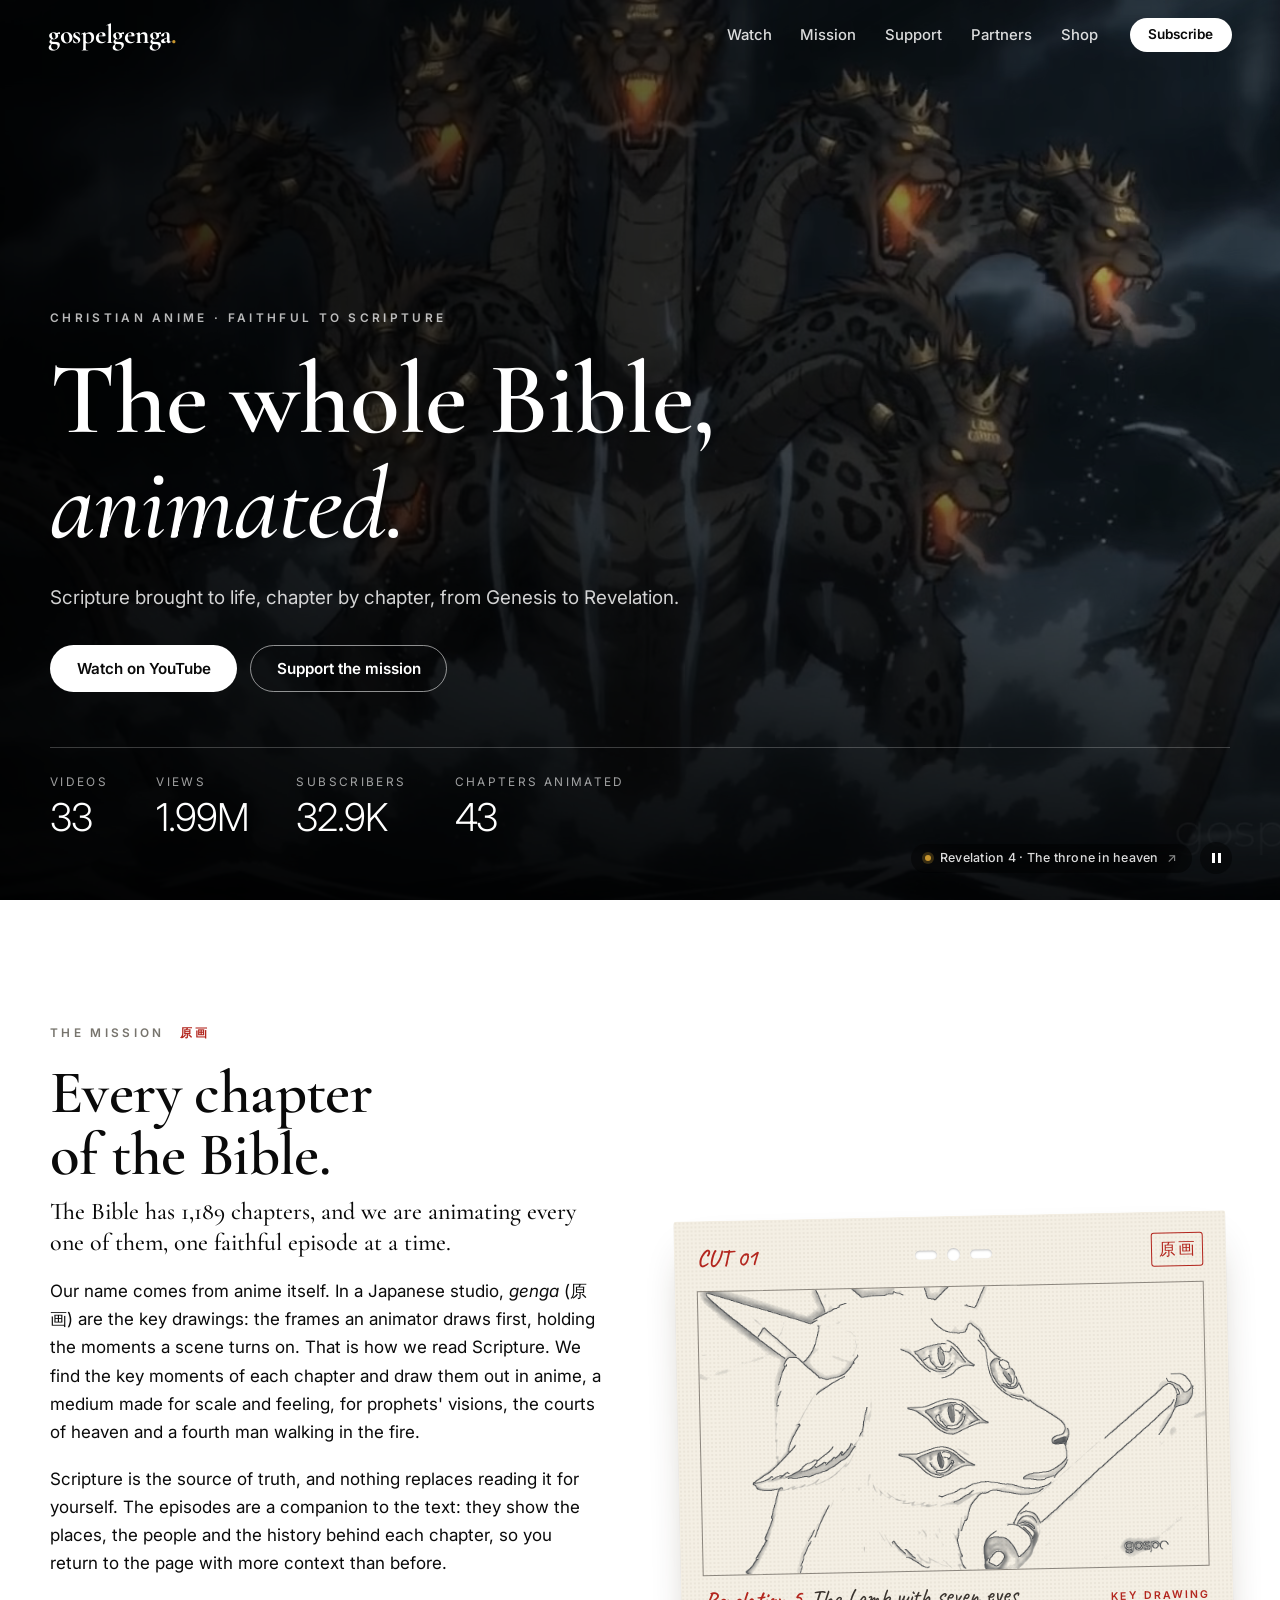
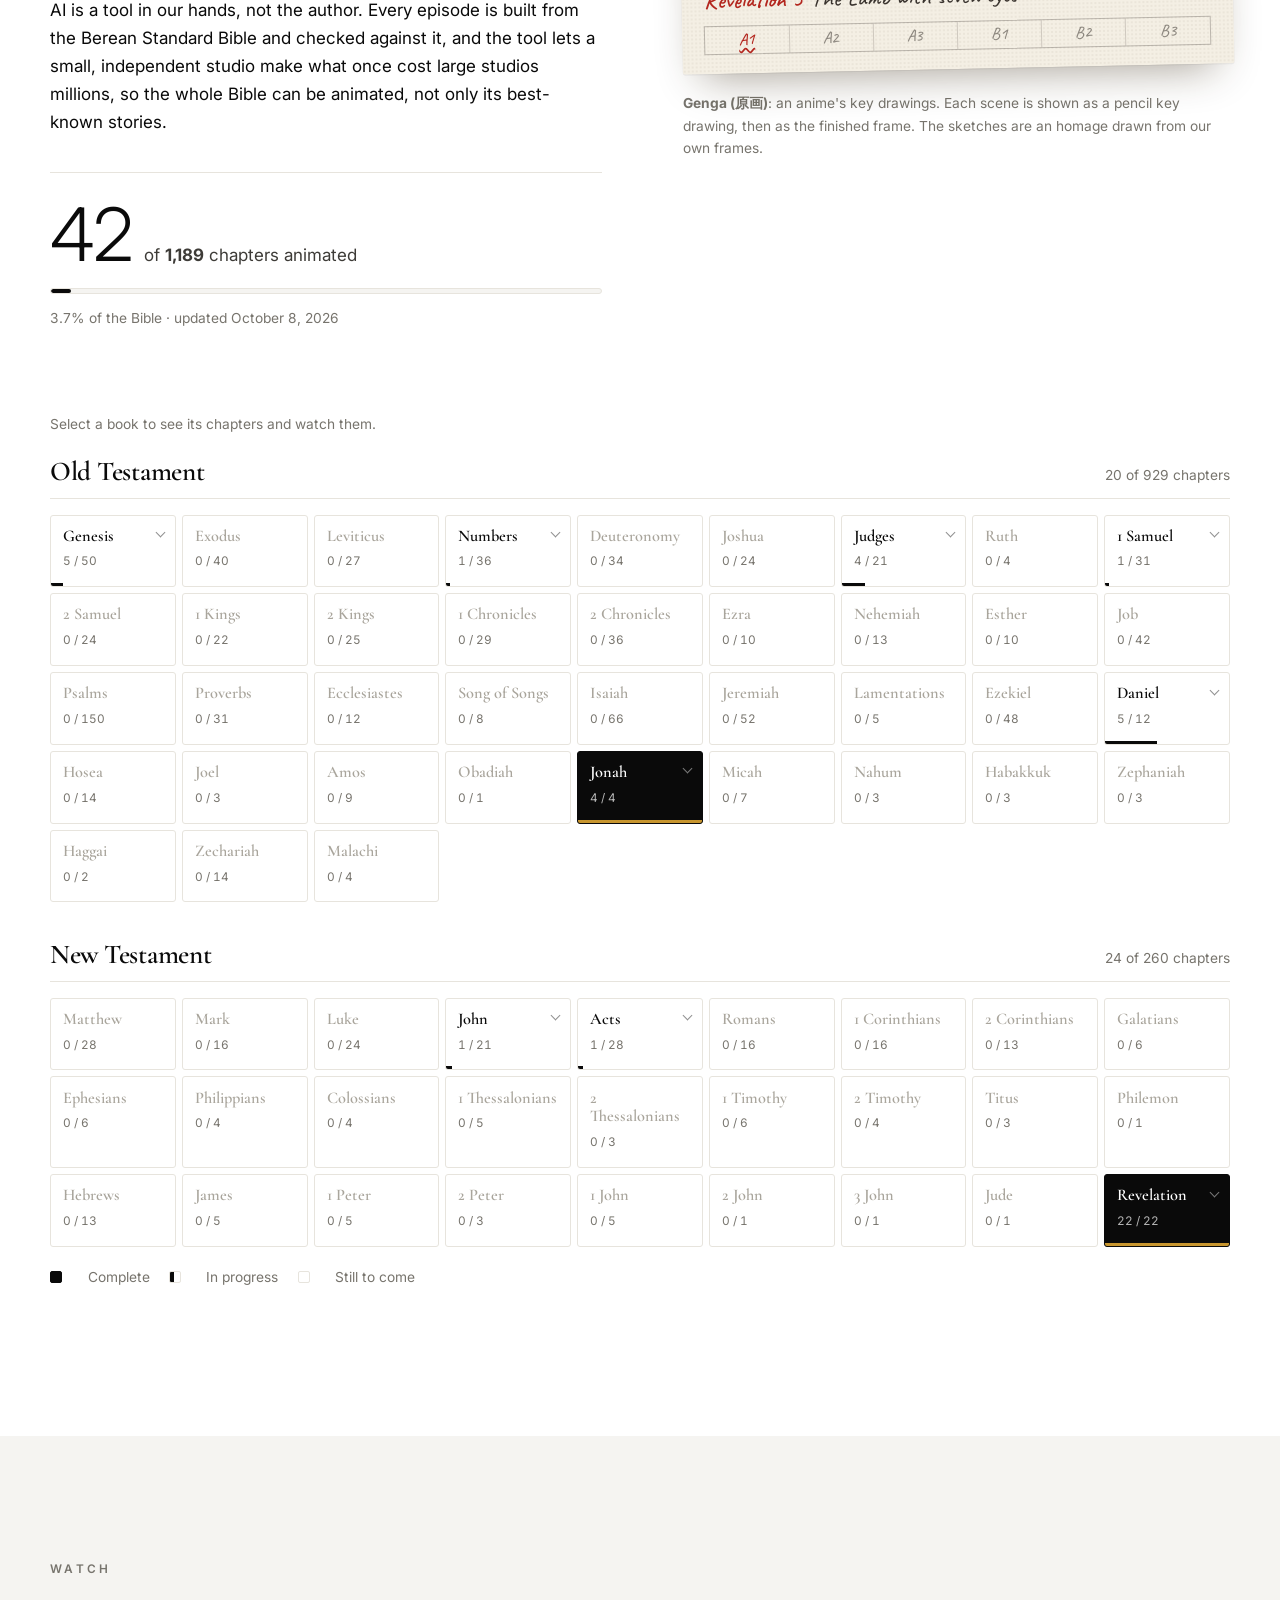
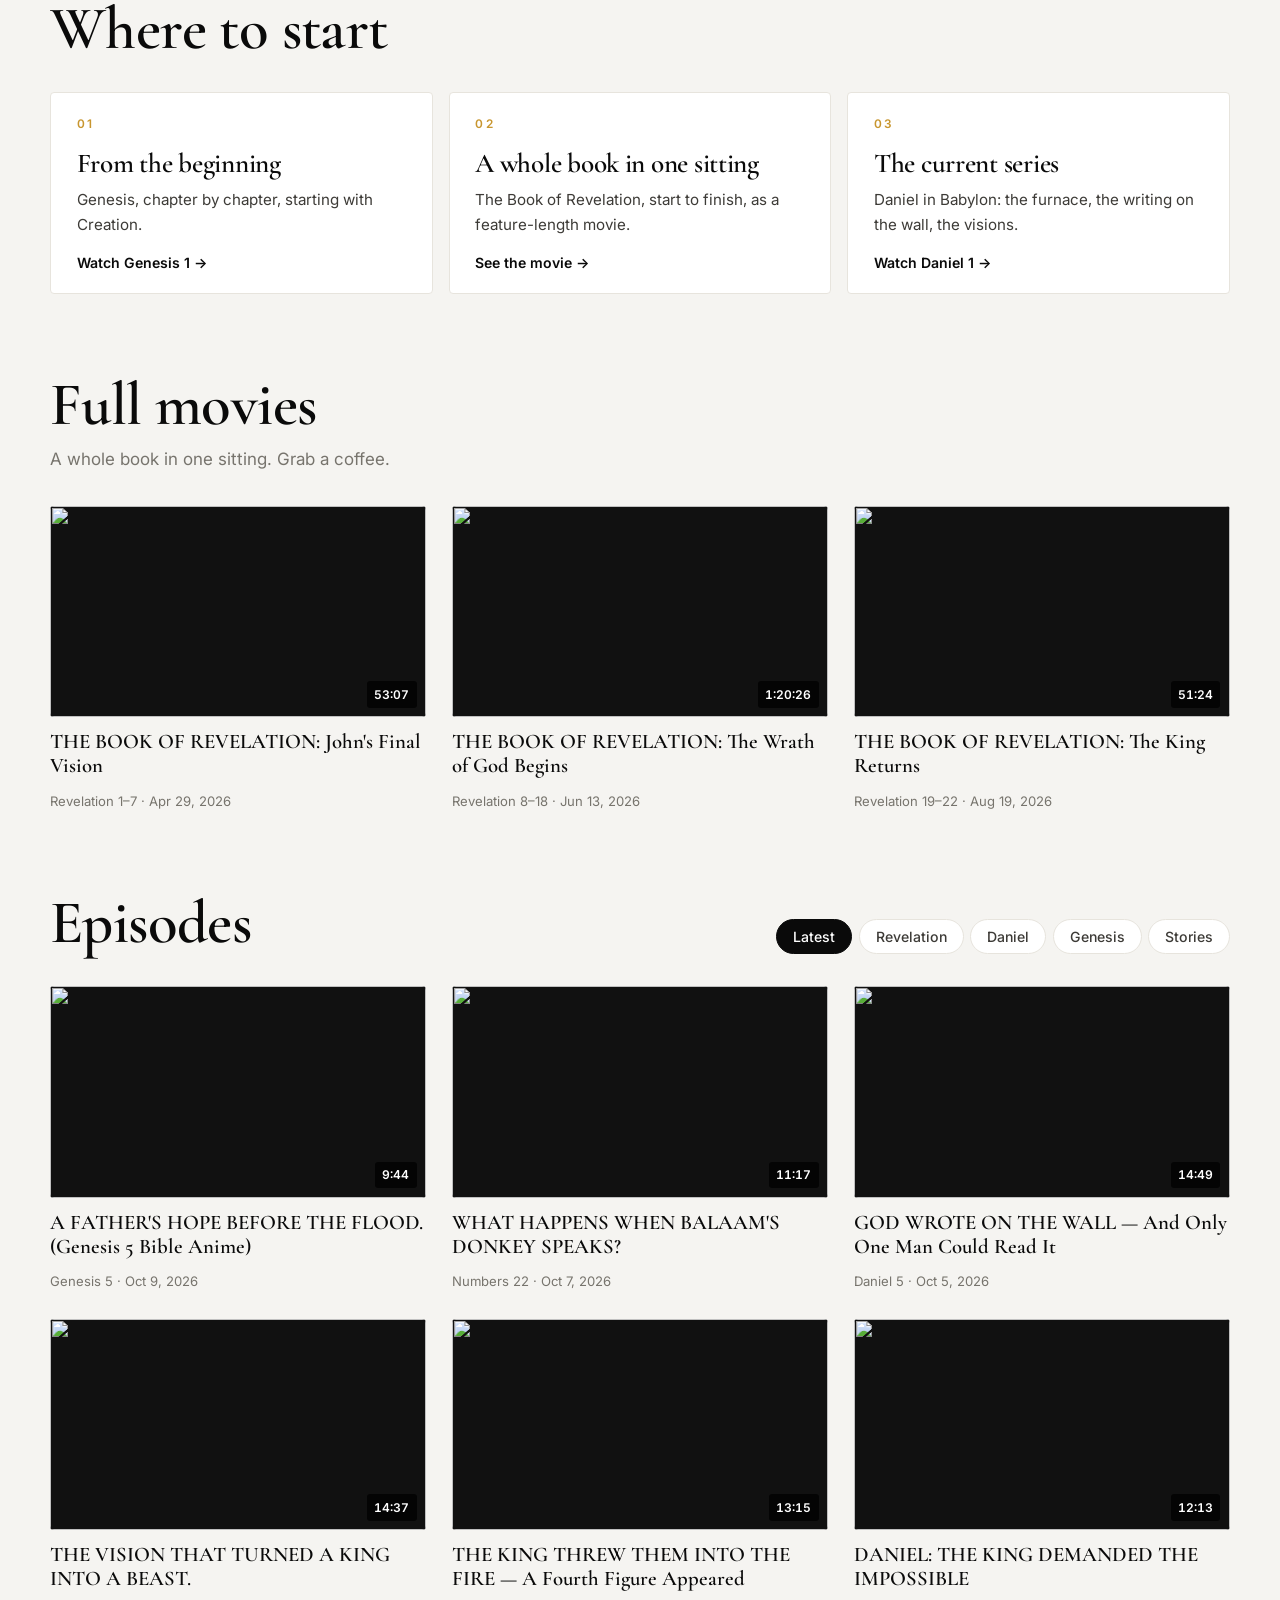
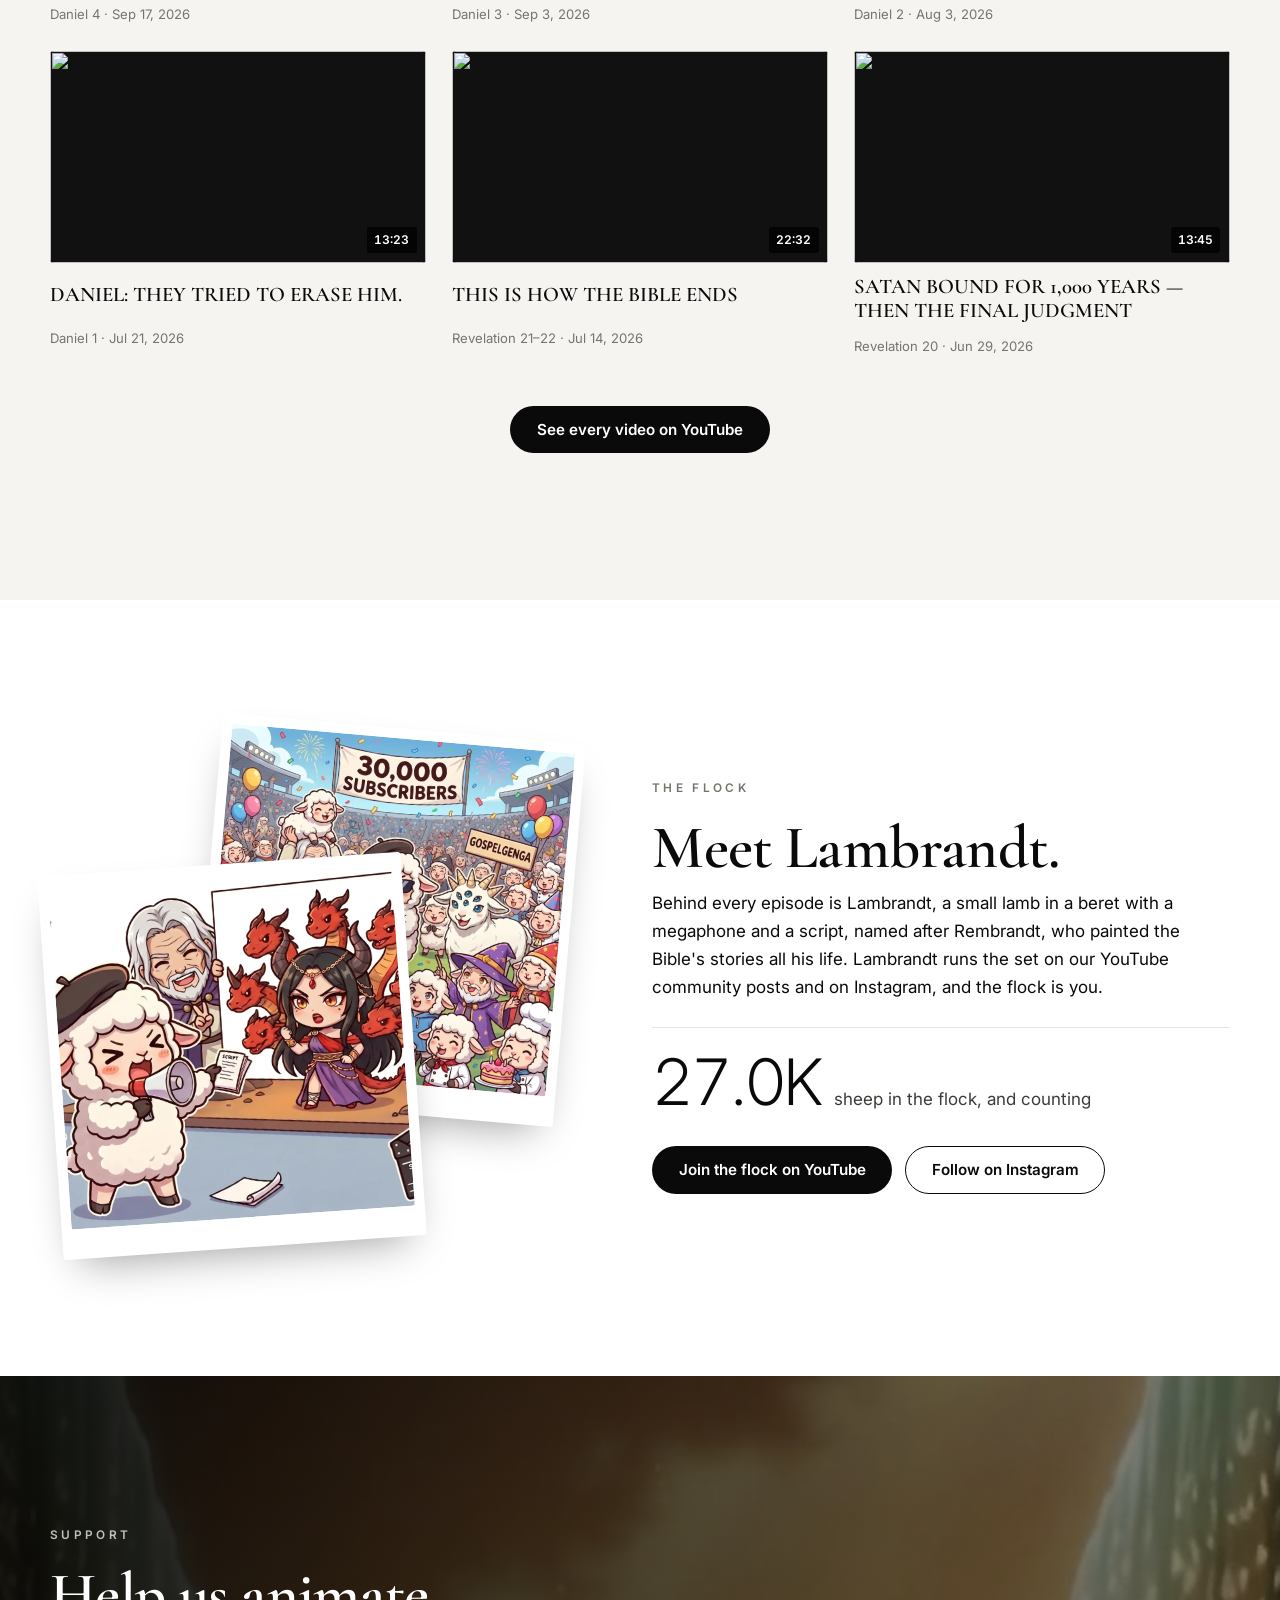
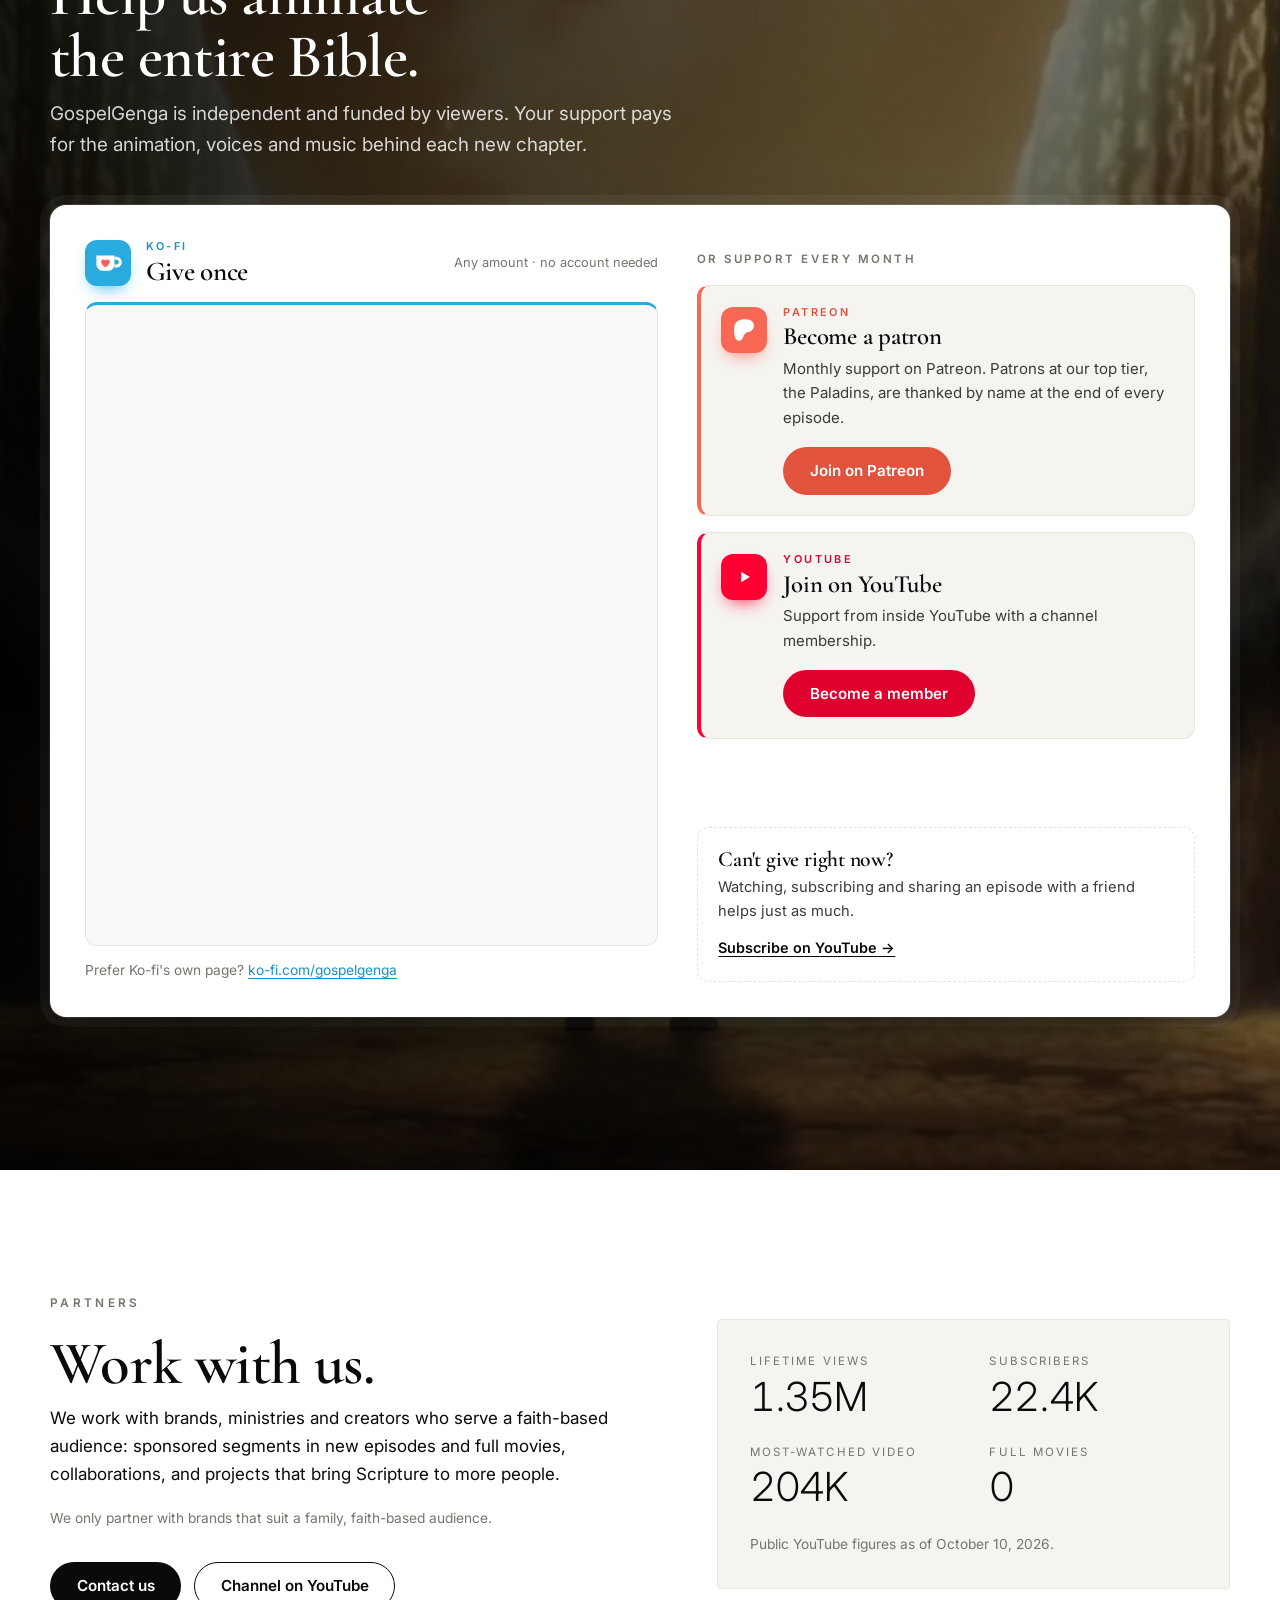
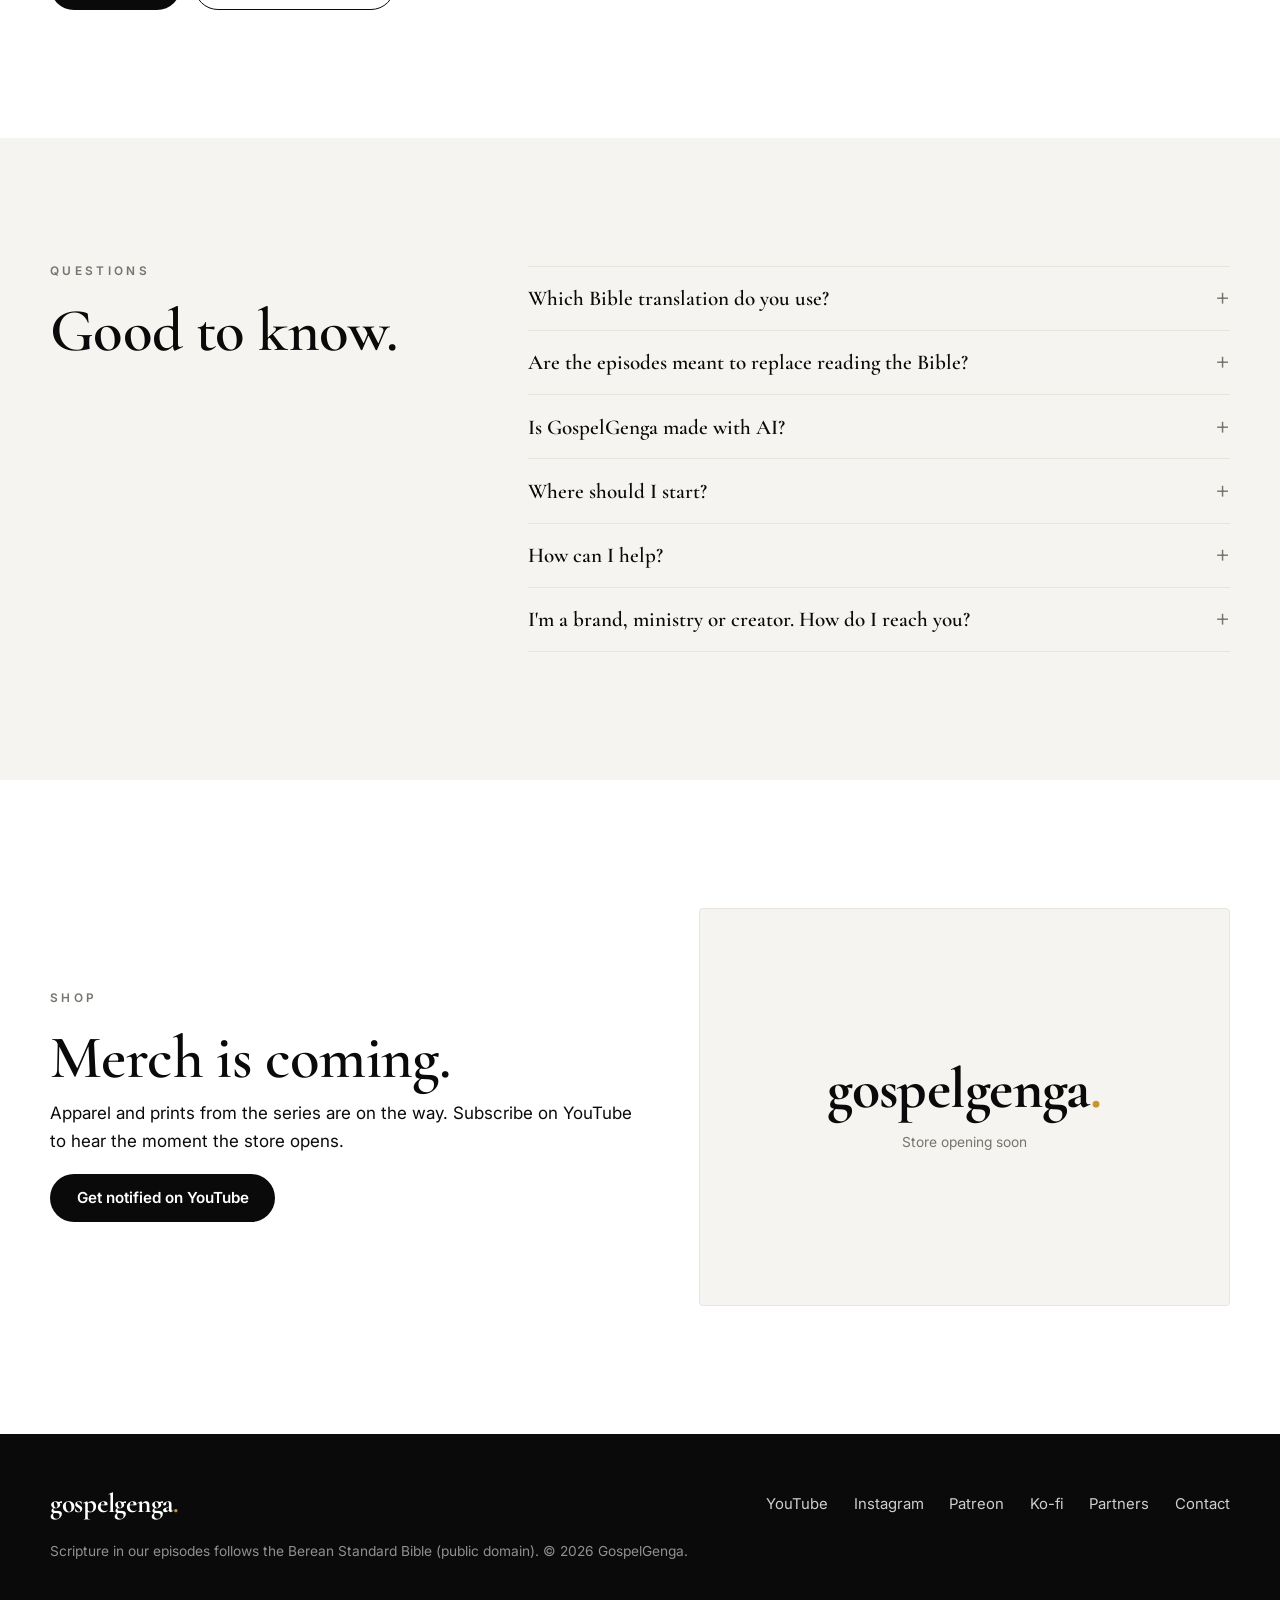
==== commit 38f11b66: "Update site: remove privacy page (owner decision)" ====
--- a/index.html
+++ b/index.html
@@ -294,7 +294,6 @@
       <a data-link="kofi" target="_blank" rel="noopener">Ko-fi</a>
       <a href="#partners">Partners</a>
       <a data-link="email" data-subject="Hello GospelGenga">Contact</a>
-      <a href="privacy.html">Privacy</a>
     </nav>
     <p class="small muted">Scripture in our episodes follows the Berean Standard Bible (public domain). © <span data-year>2026</span> GospelGenga.</p>
   </div>
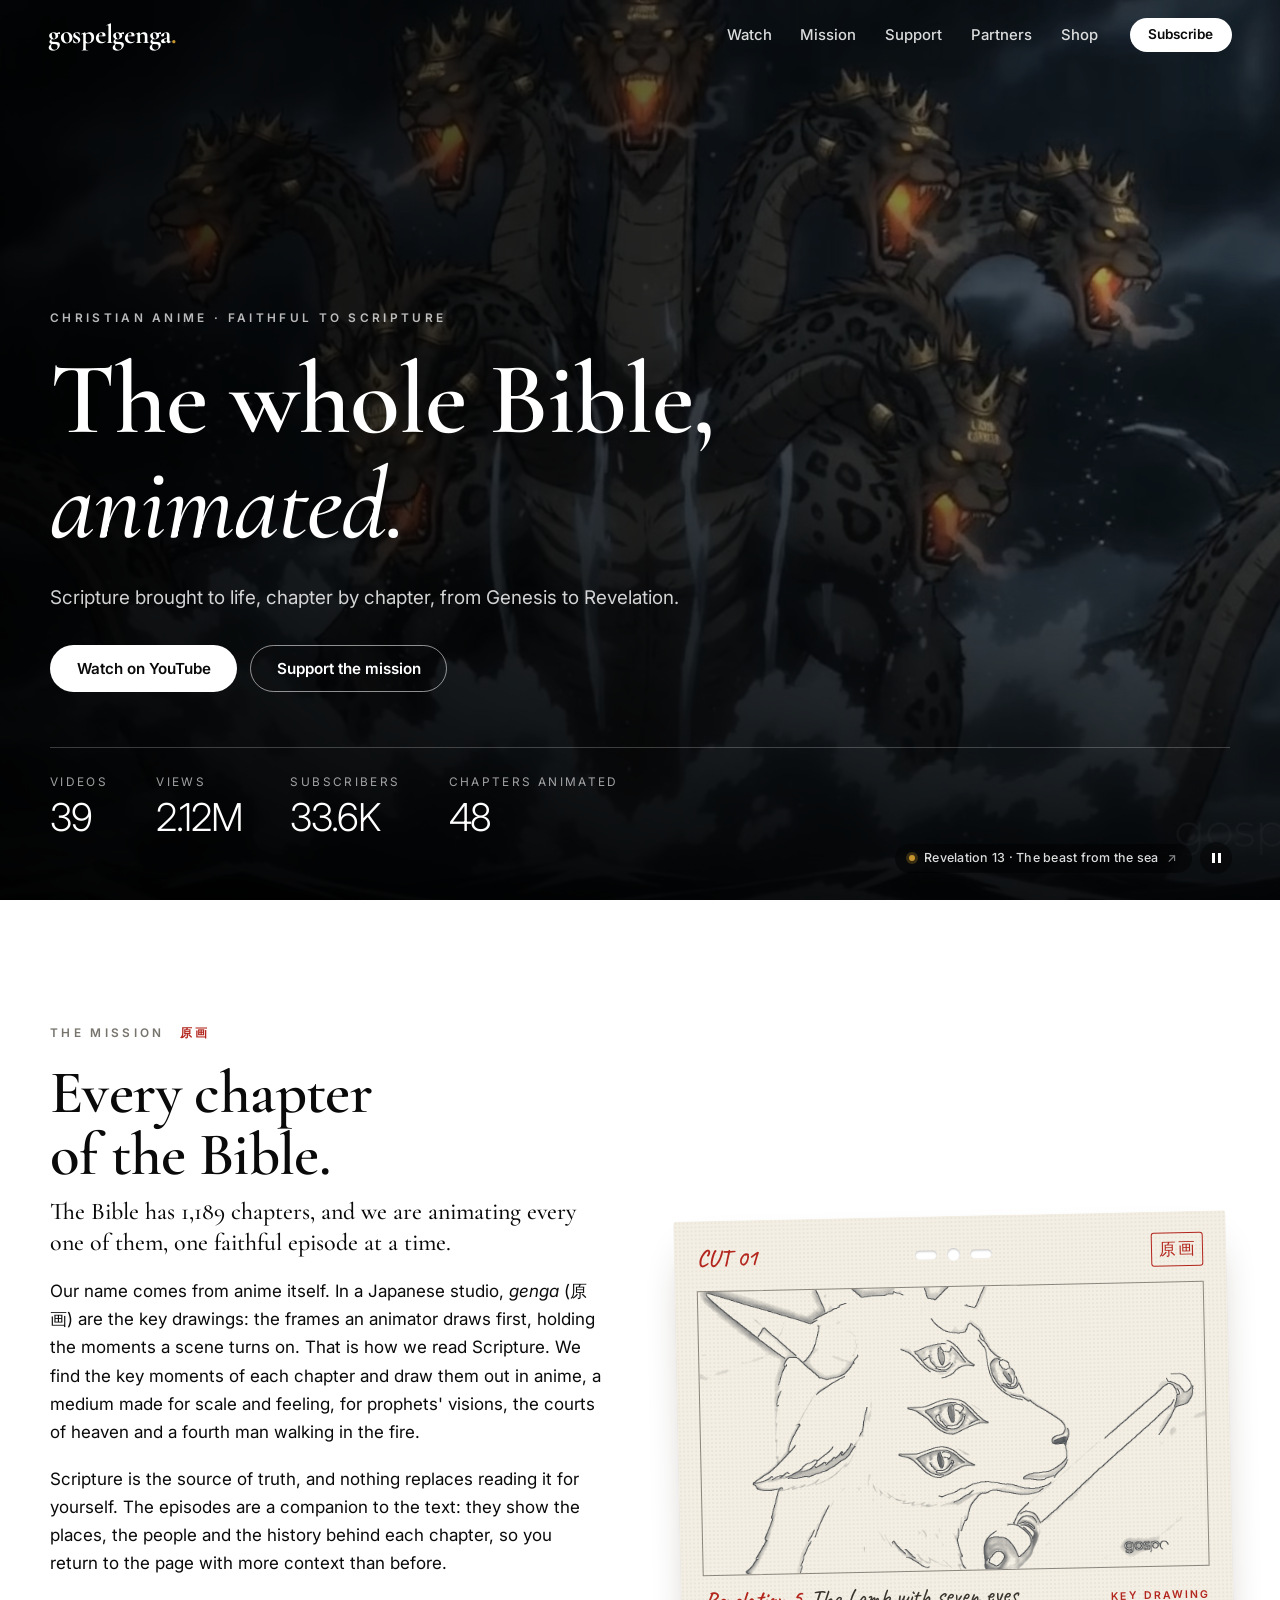
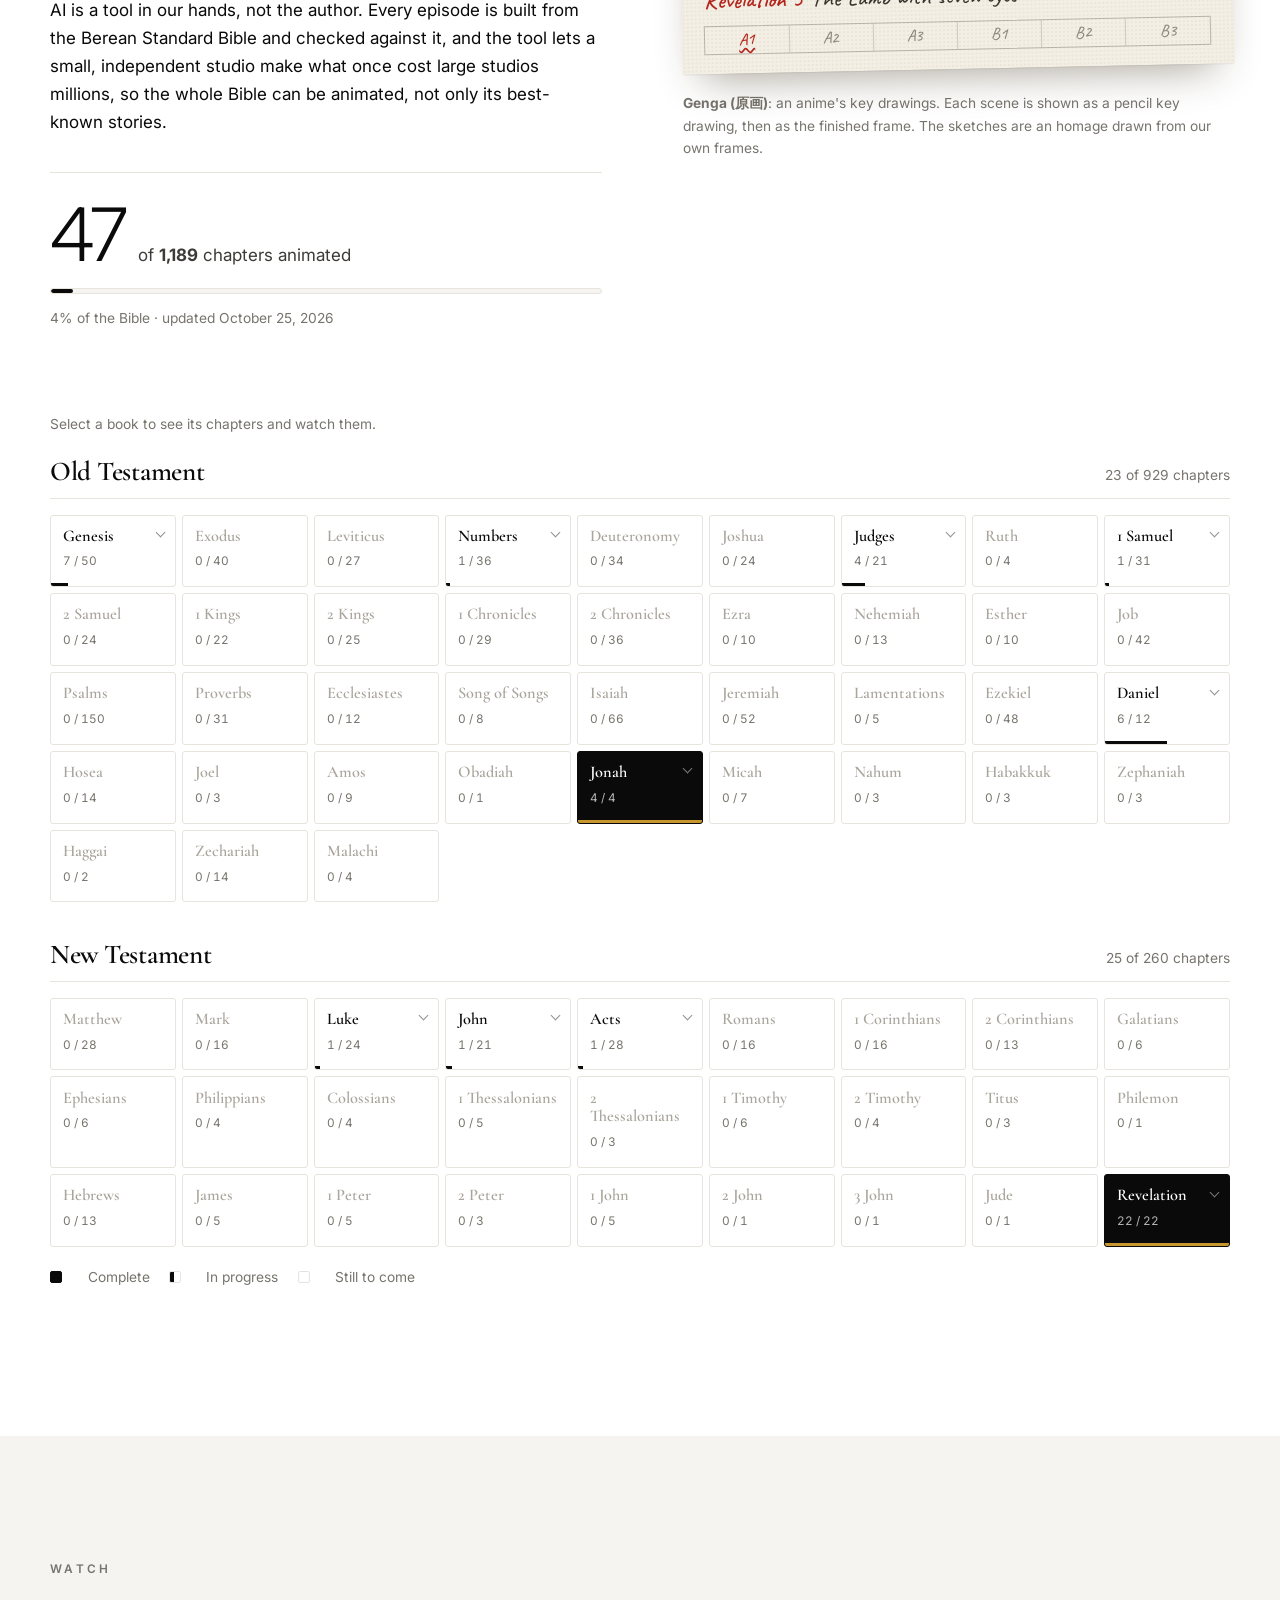
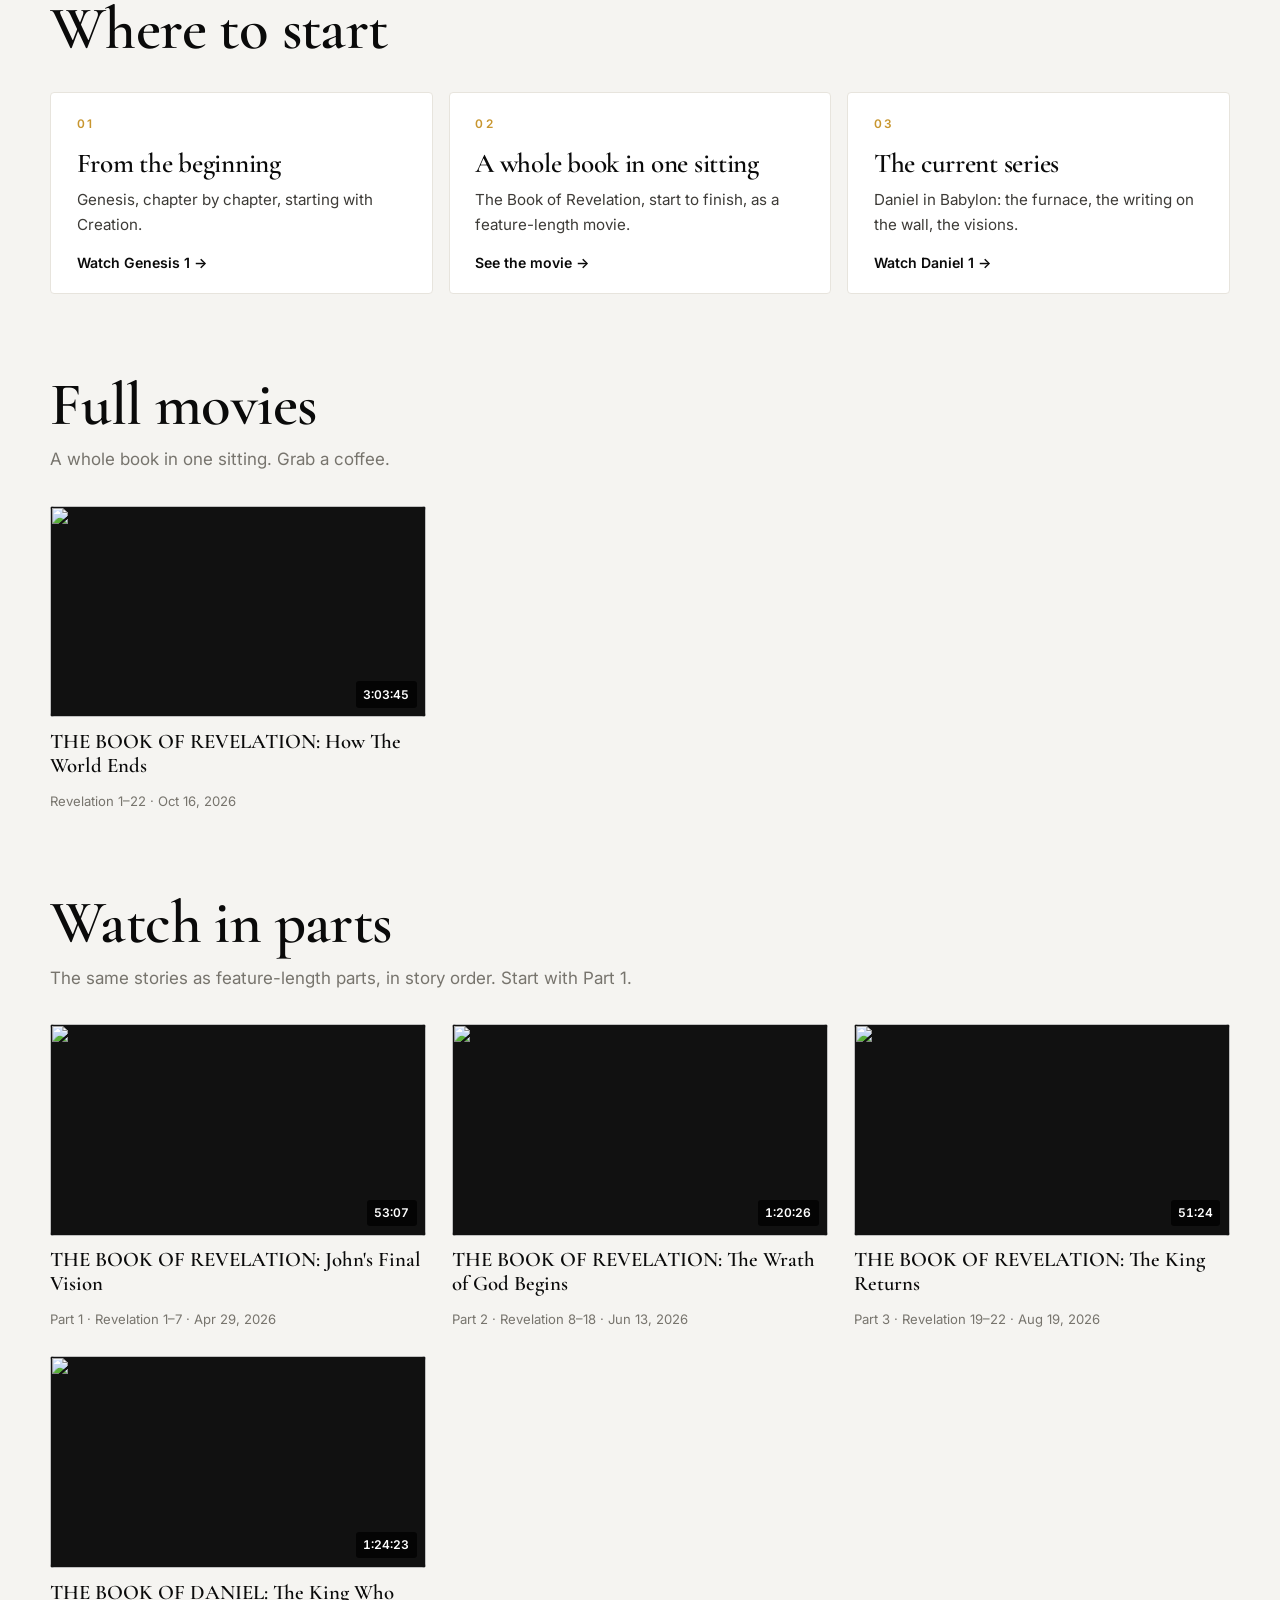
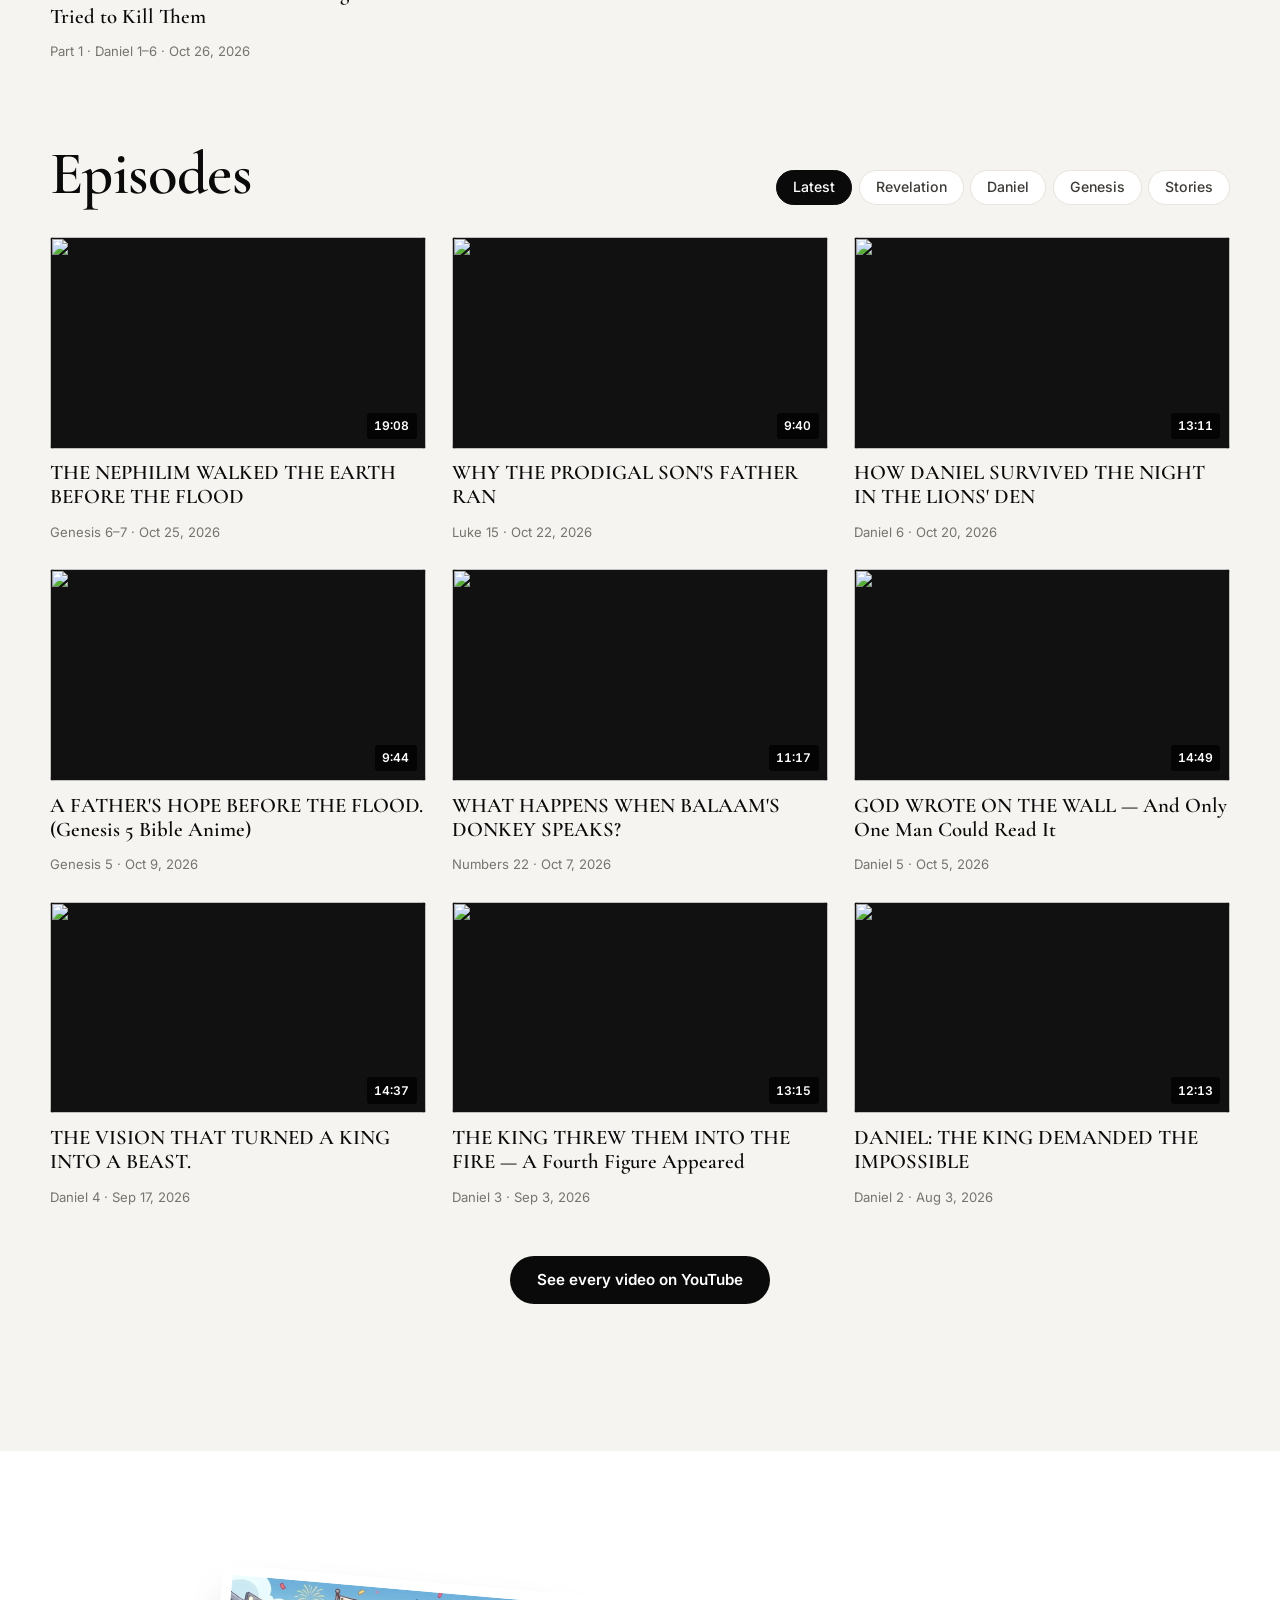
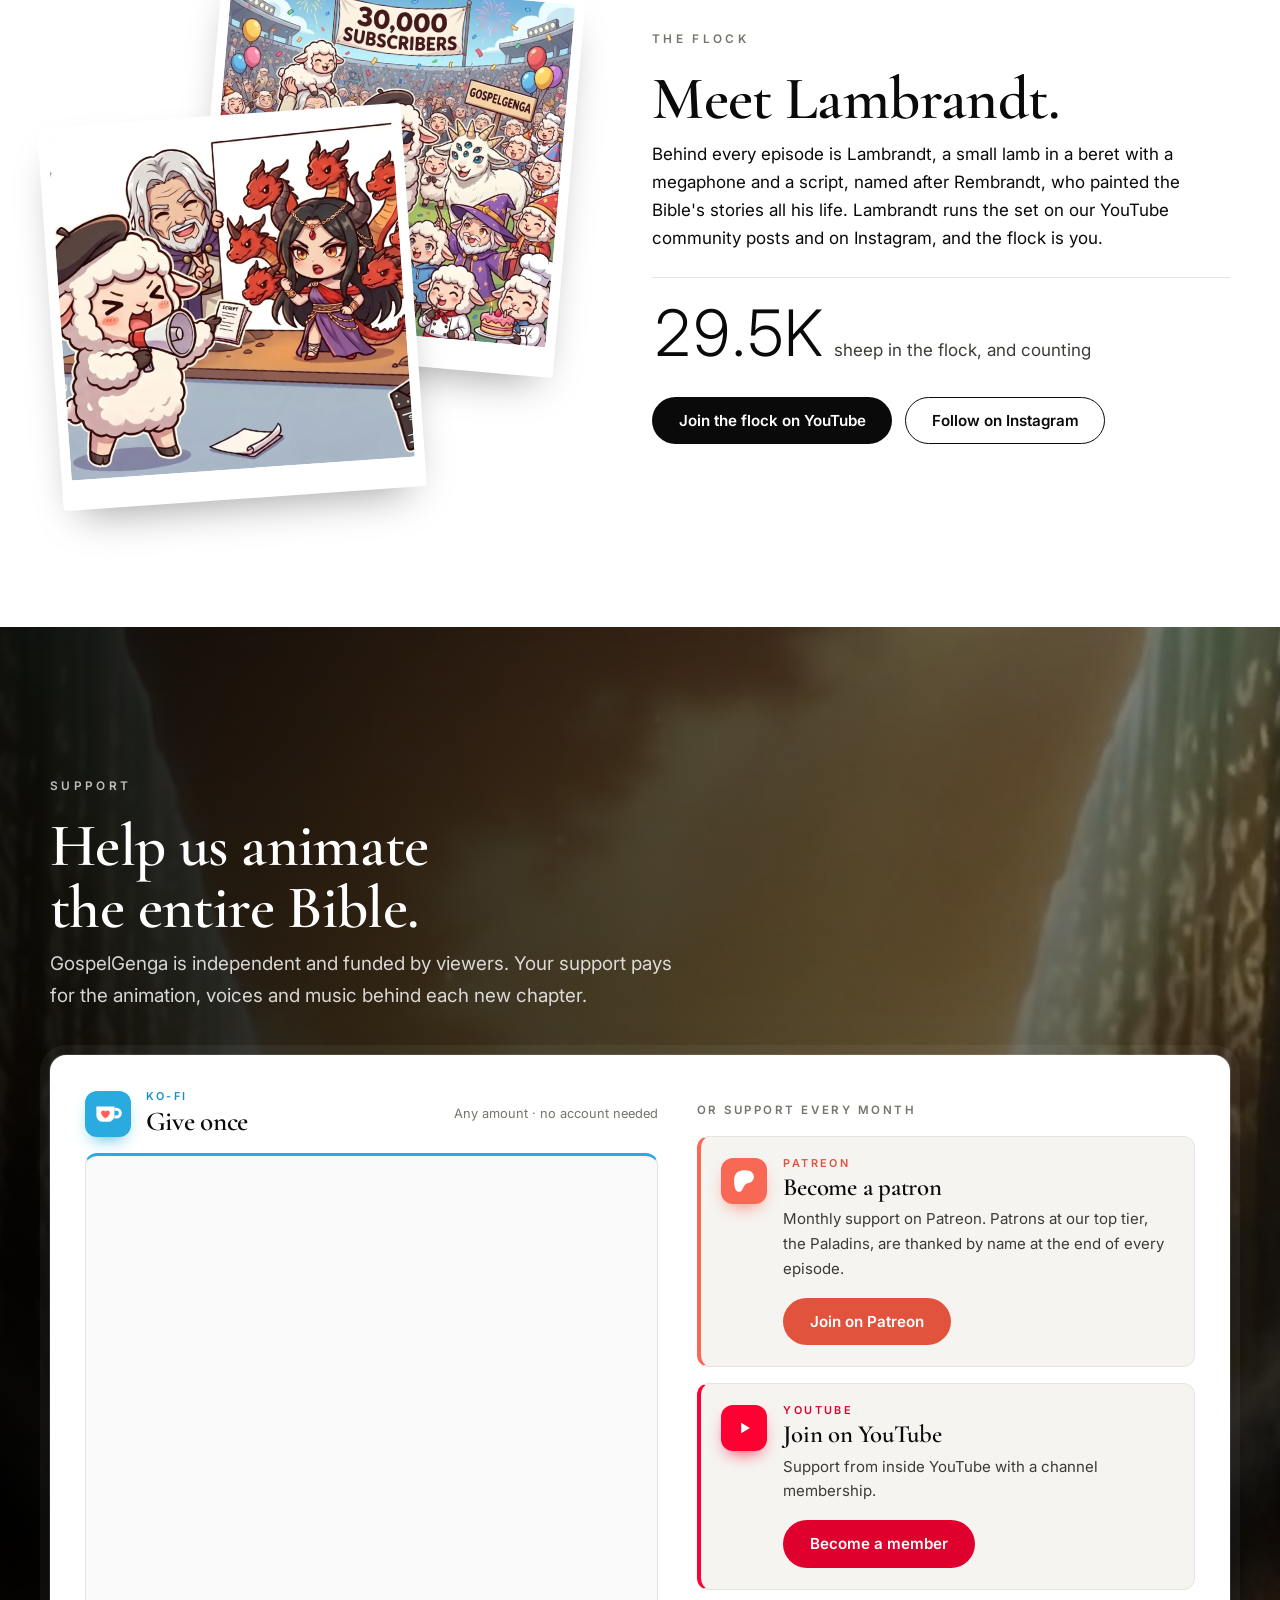
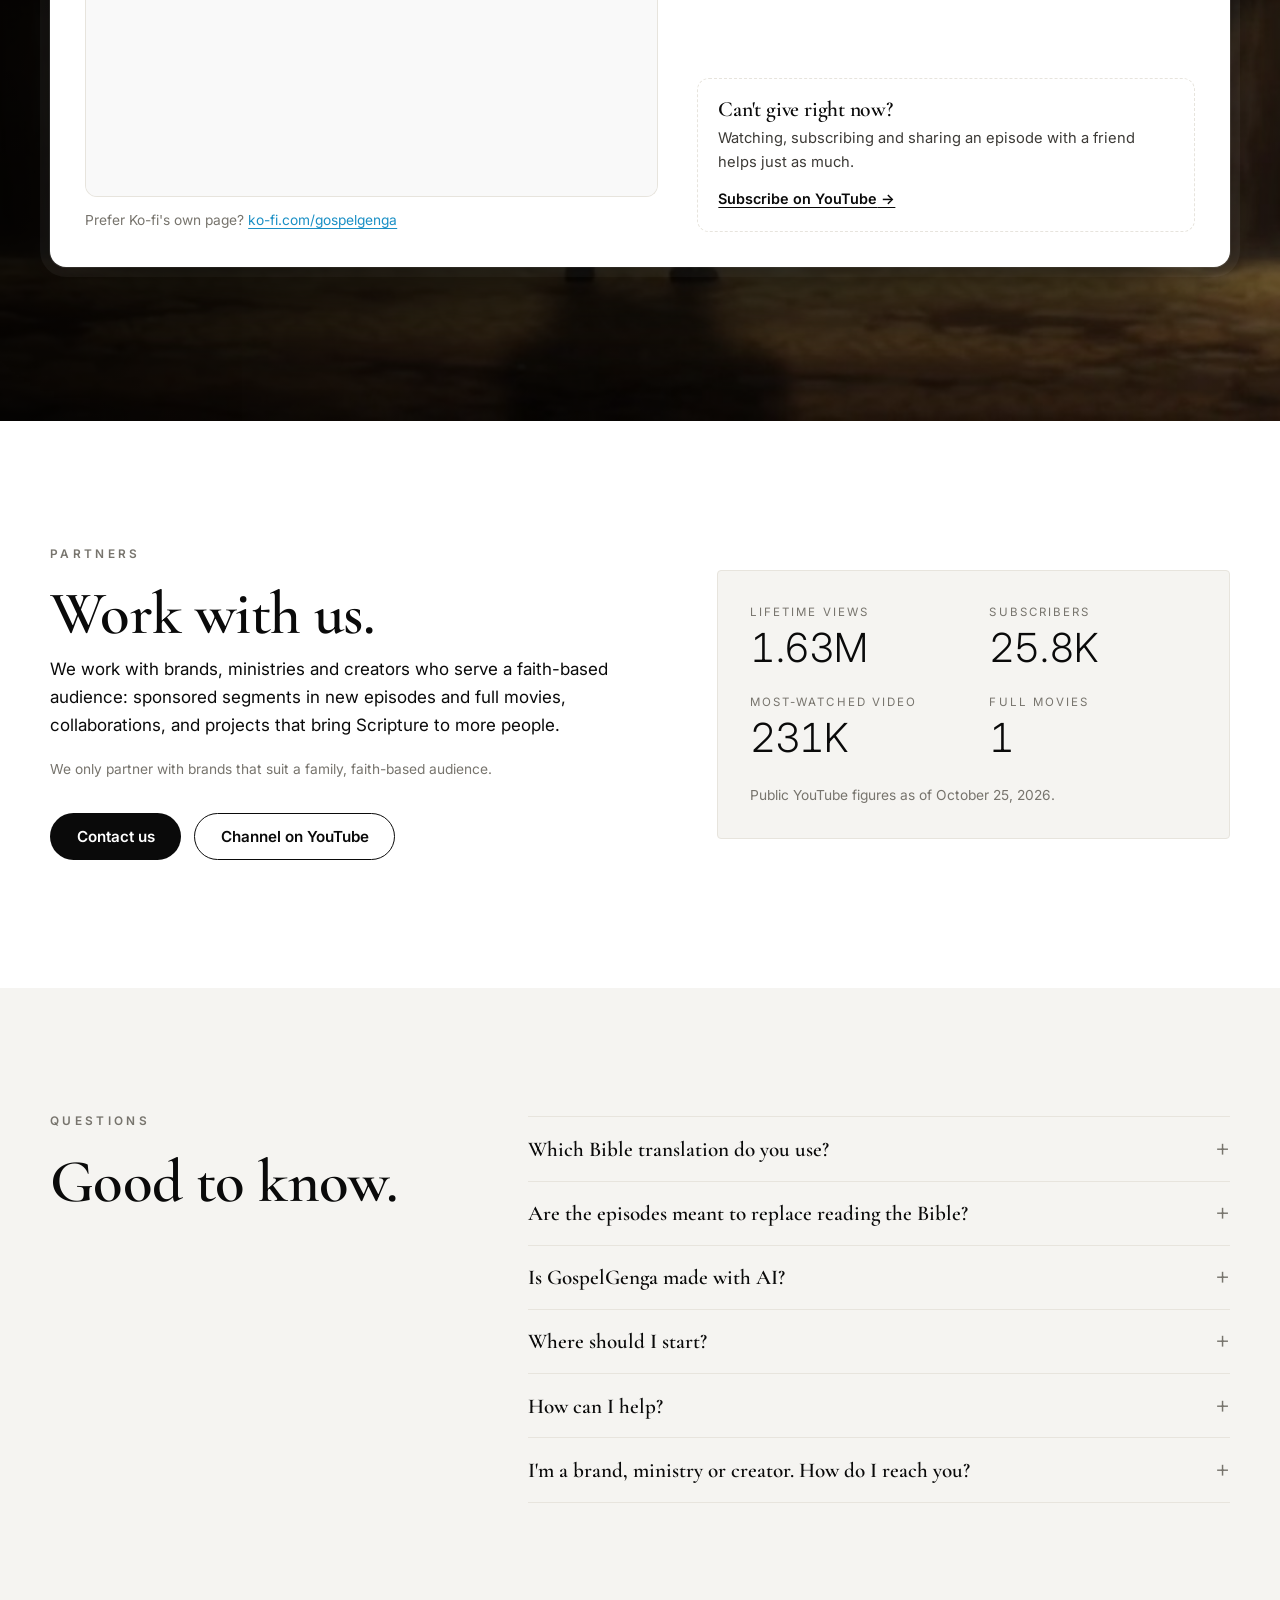
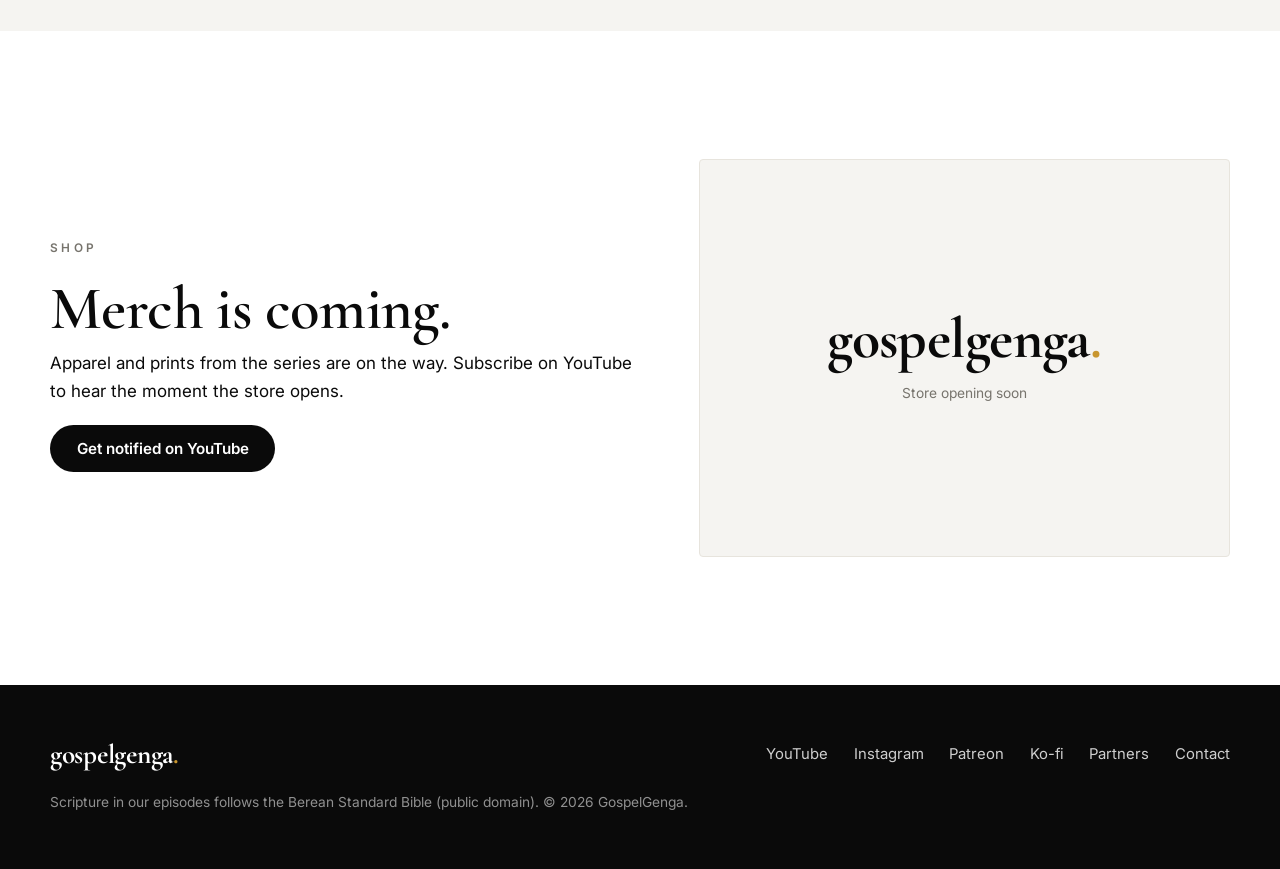
==== commit dd43f5f5: "Update site: movies split into Full movies / Watch in parts (Xand 2026-10-26)" ====
--- a/index.html
+++ b/index.html
@@ -126,9 +126,13 @@
         <p>Daniel in Babylon: the furnace, the writing on the wall, the visions.</p><span class="path-go">Watch Daniel 1</span></a>
     </div>
 
-    <h2 id="movies" class="mt">Full movies</h2>
-    <p class="muted" data-movies-note>A whole book in one sitting. Grab a coffee.</p>
-    <div class="grid movies" data-movies></div>
+    <h2 id="movies" class="mt" data-shelf="full">Full movies</h2>
+    <p class="muted" data-movies-note data-shelf="full">A whole book in one sitting. Grab a coffee.</p>
+    <div class="grid movies" data-movies-full data-shelf-name="full" data-shelf="full"></div>
+
+    <h2 id="movie-parts" class="mt" data-shelf="parts">Watch in parts</h2>
+    <p class="muted" data-shelf="parts">The same stories as feature-length parts, in story order. Start with Part 1.</p>
+    <div class="grid movies" data-movies-parts data-shelf-name="parts" data-shelf="parts"></div>
 
     <div class="row-head">
       <h2>Episodes</h2>
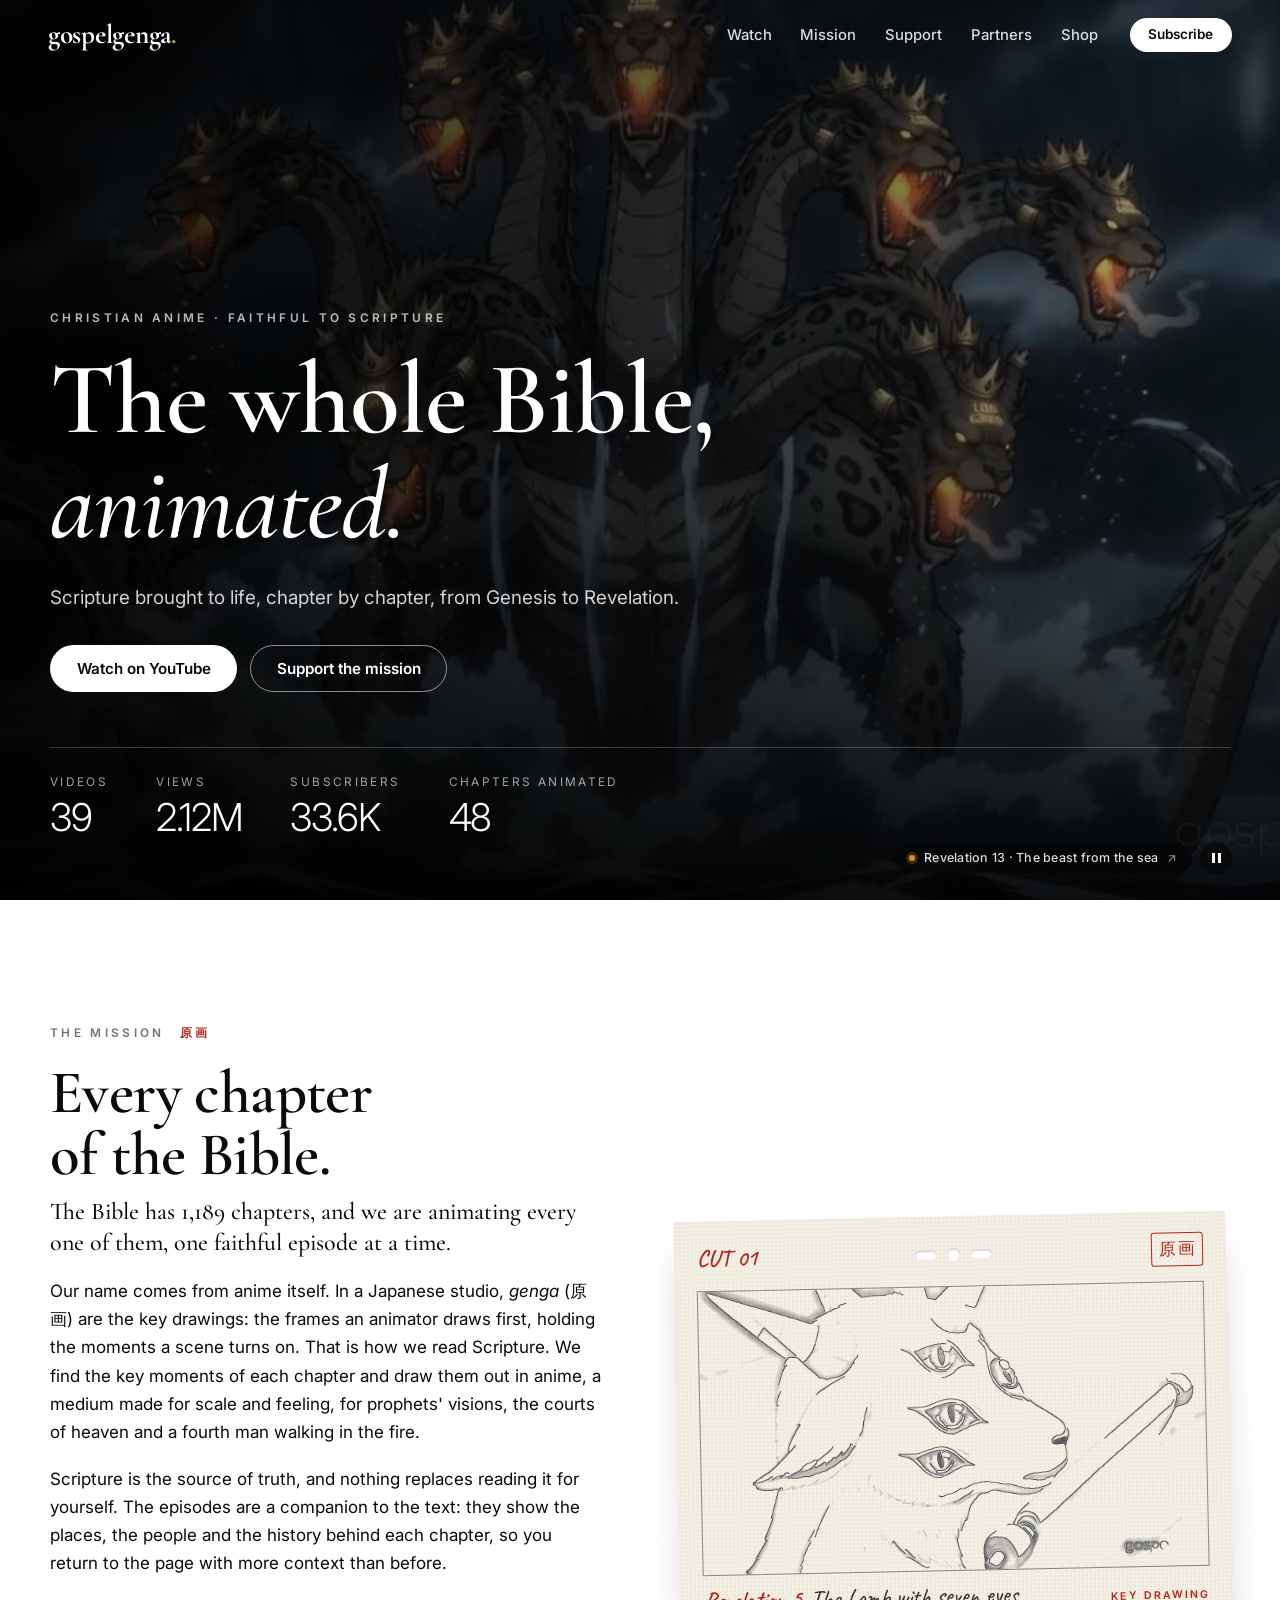
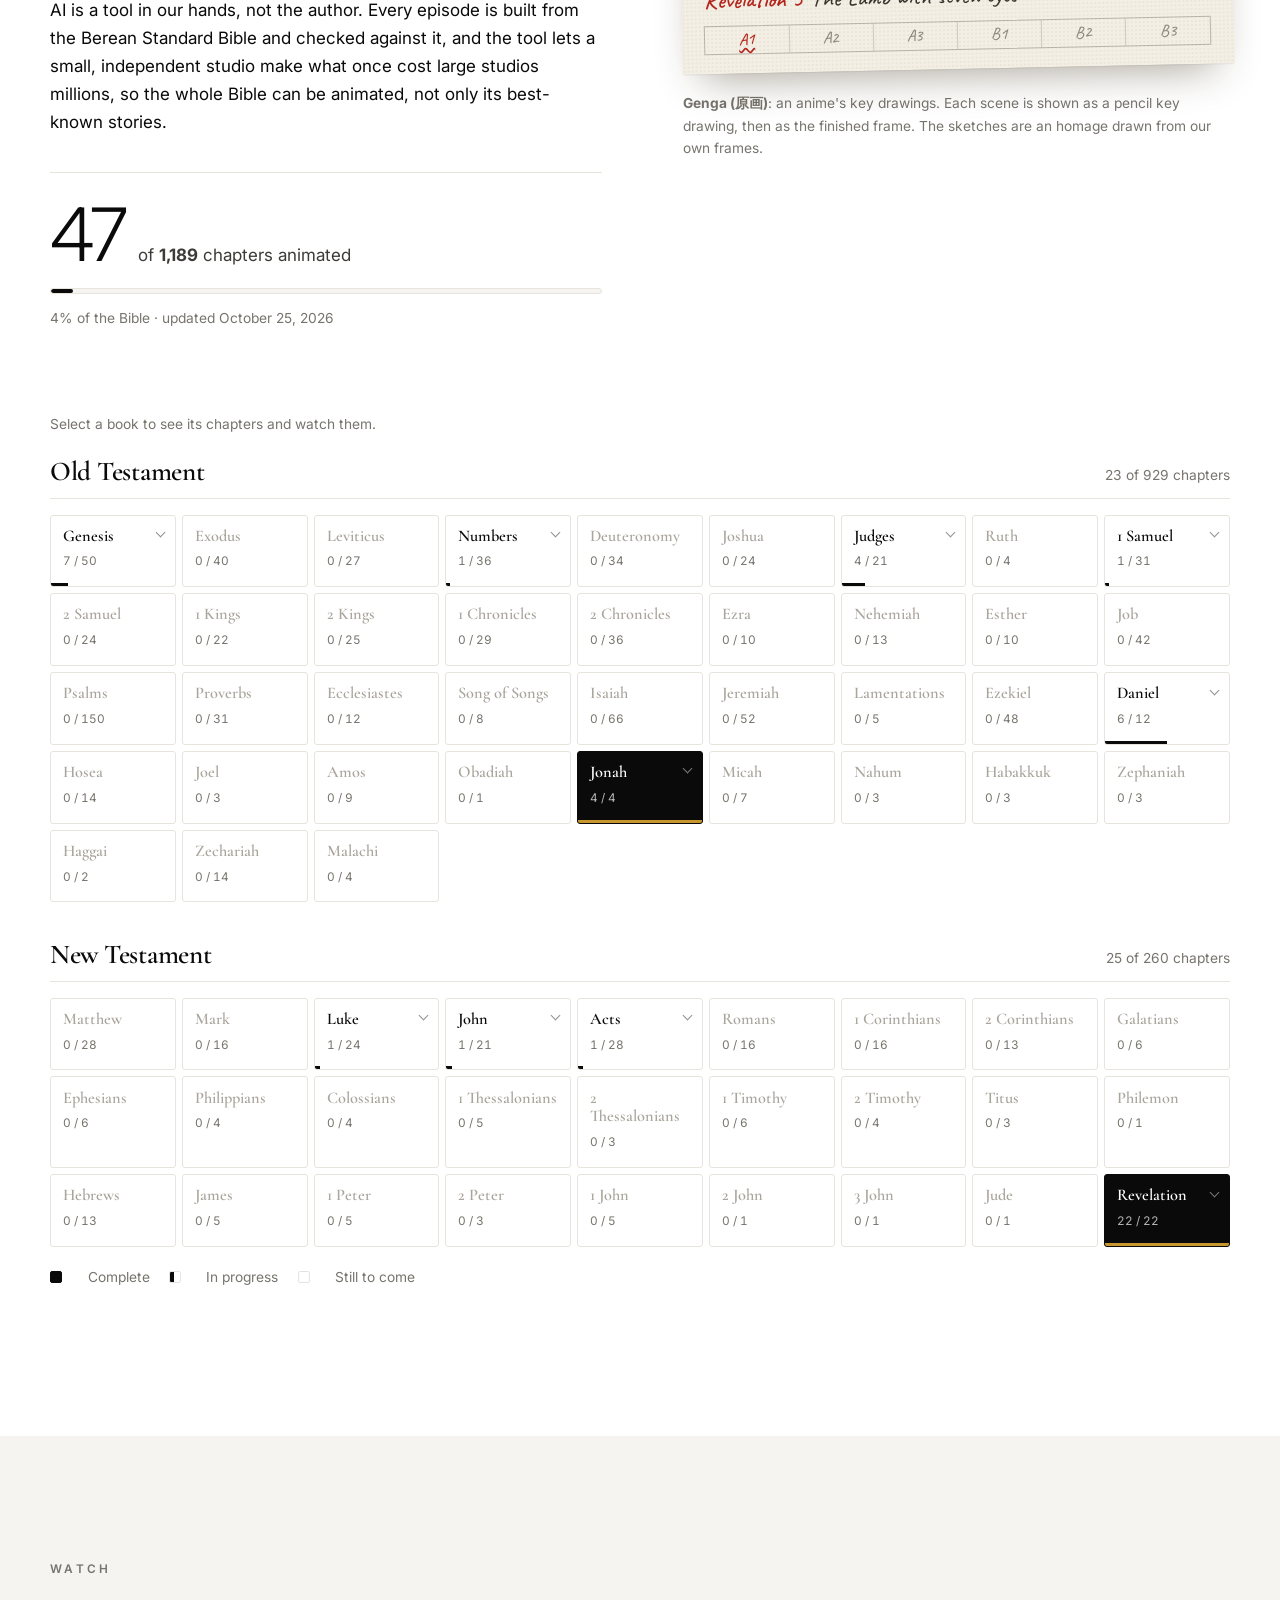
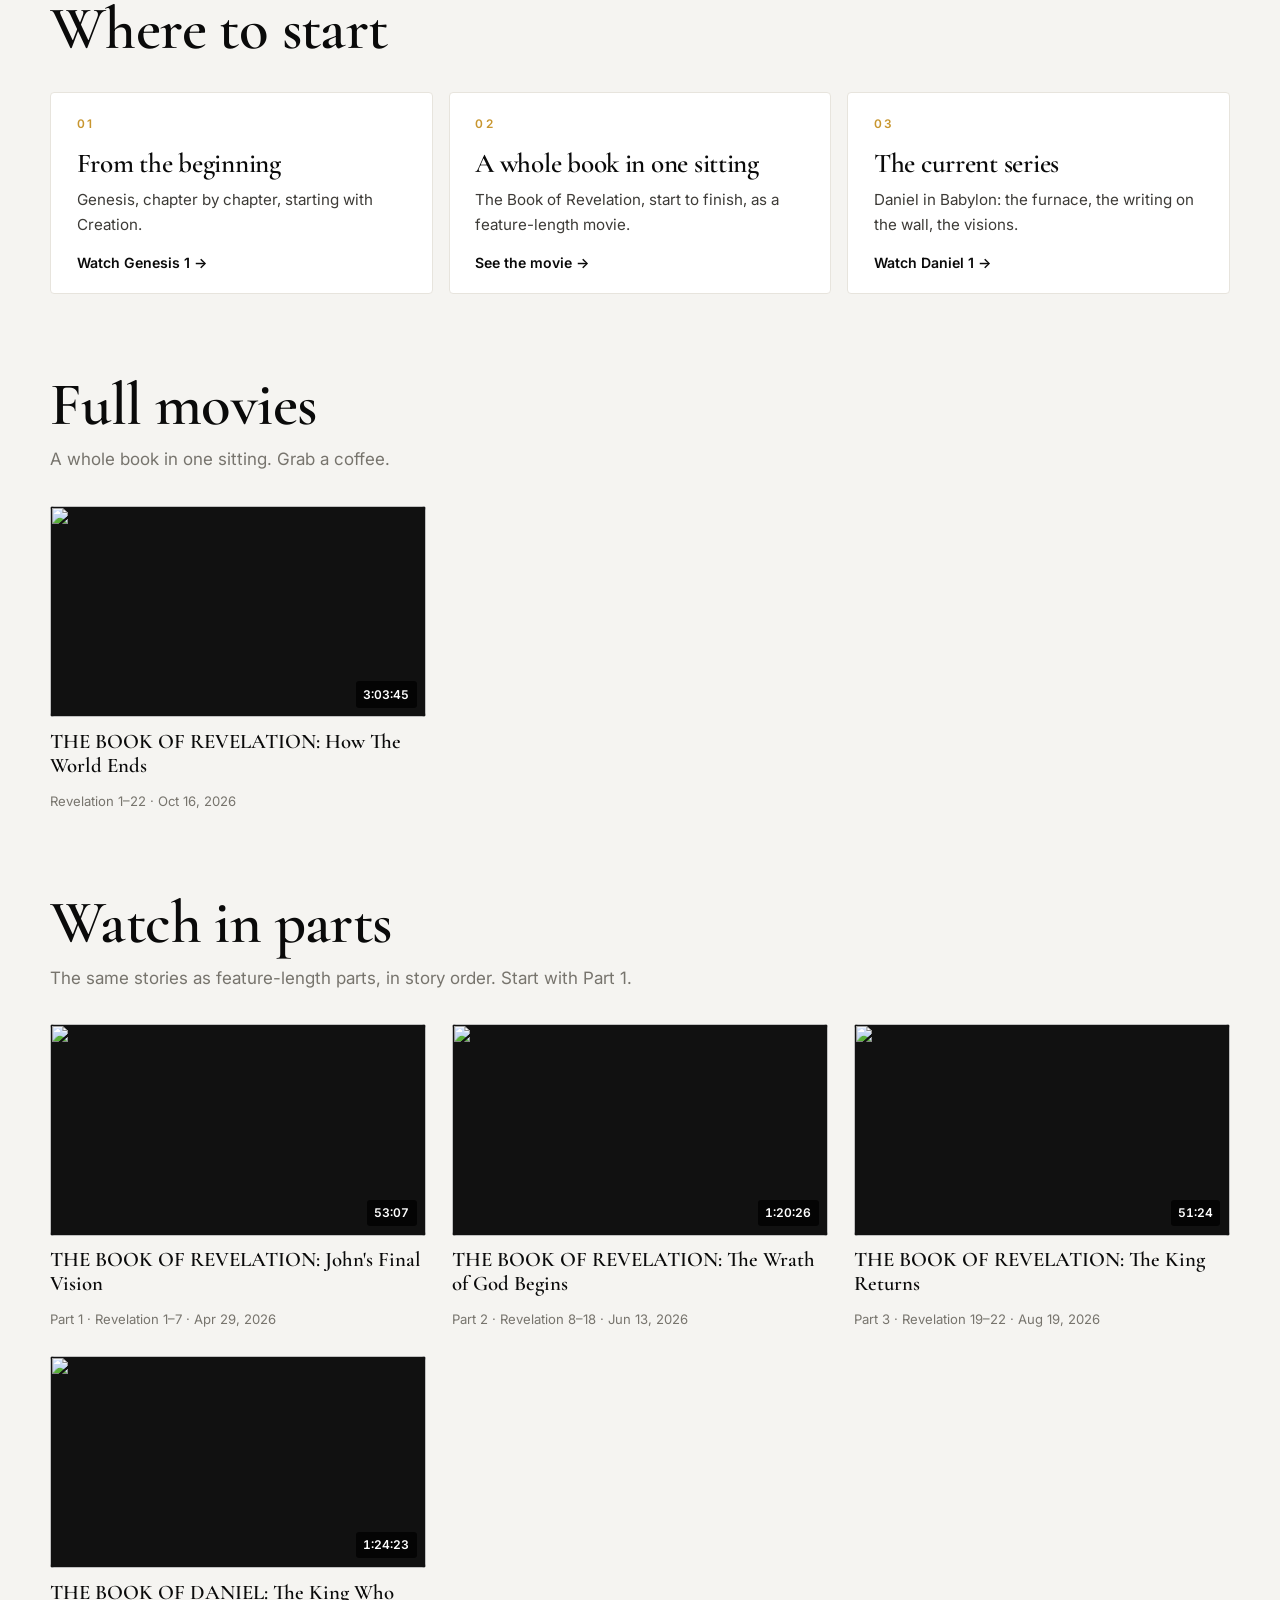
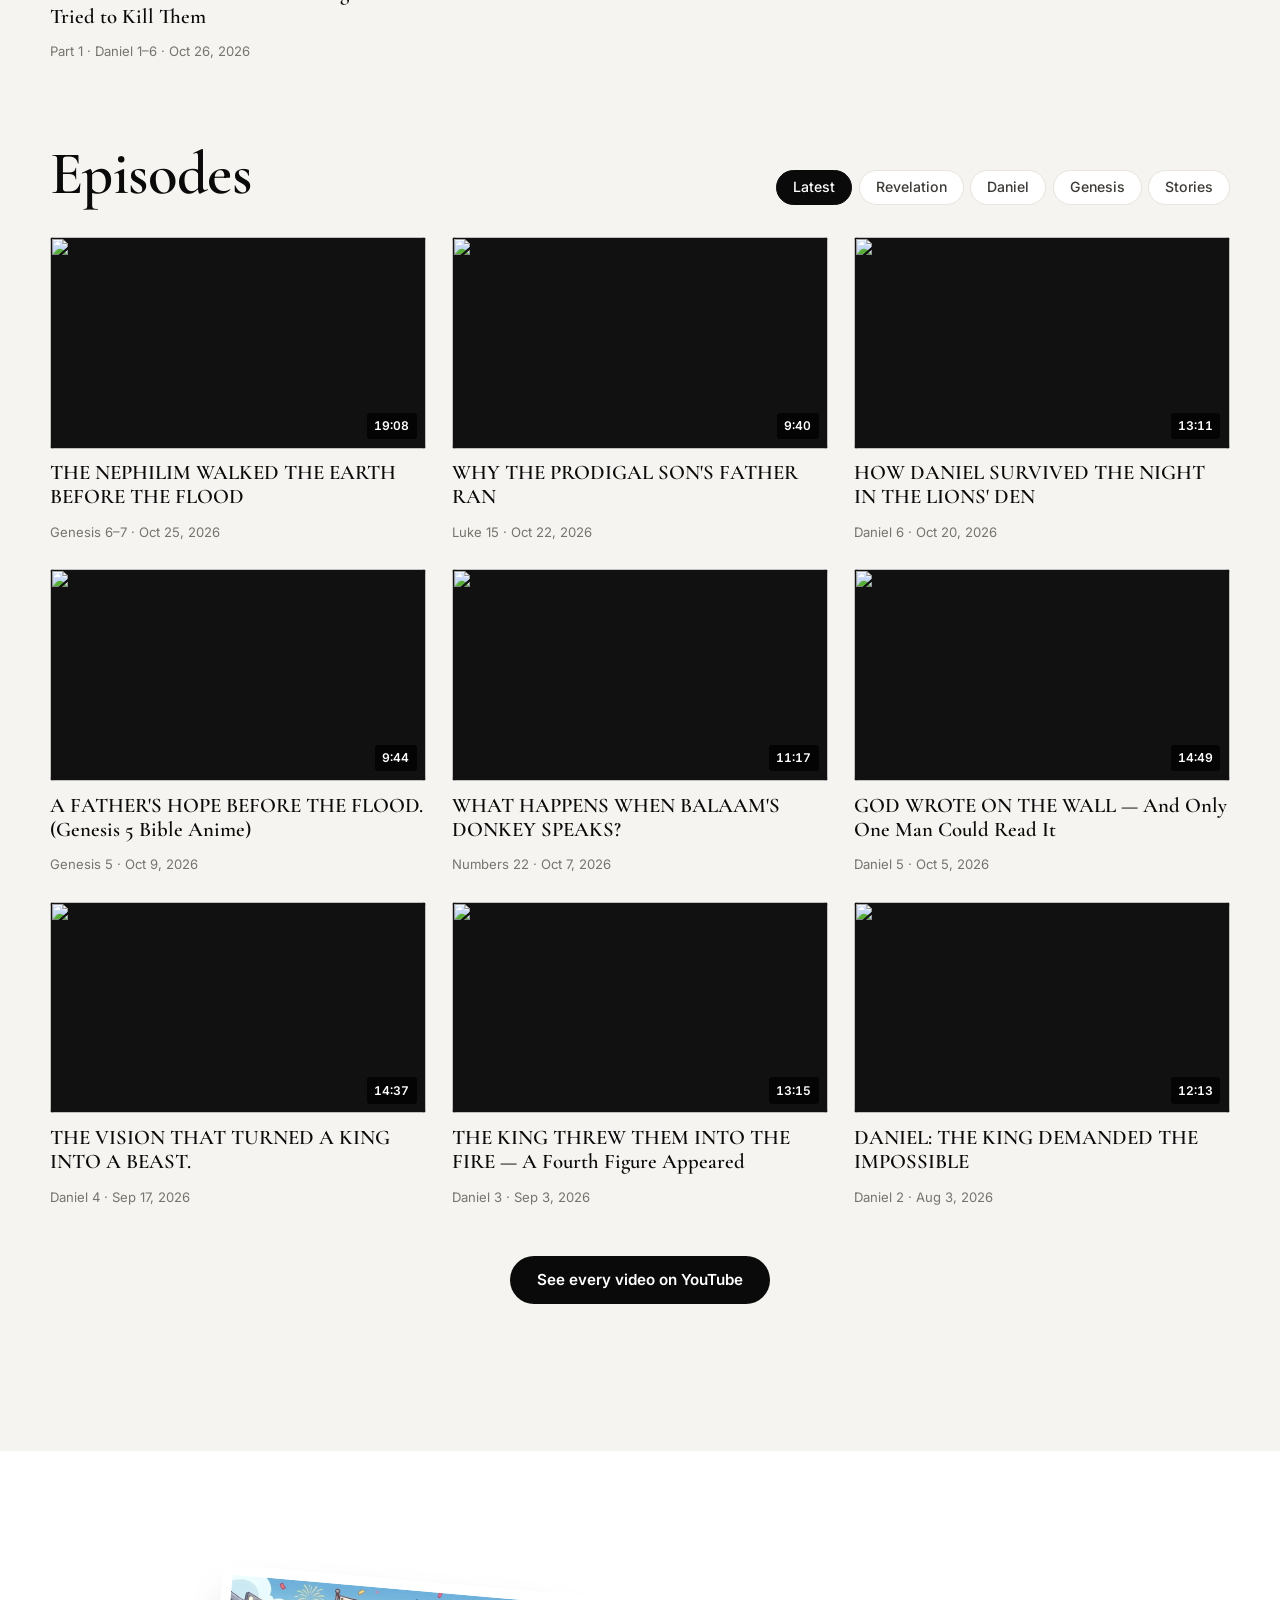
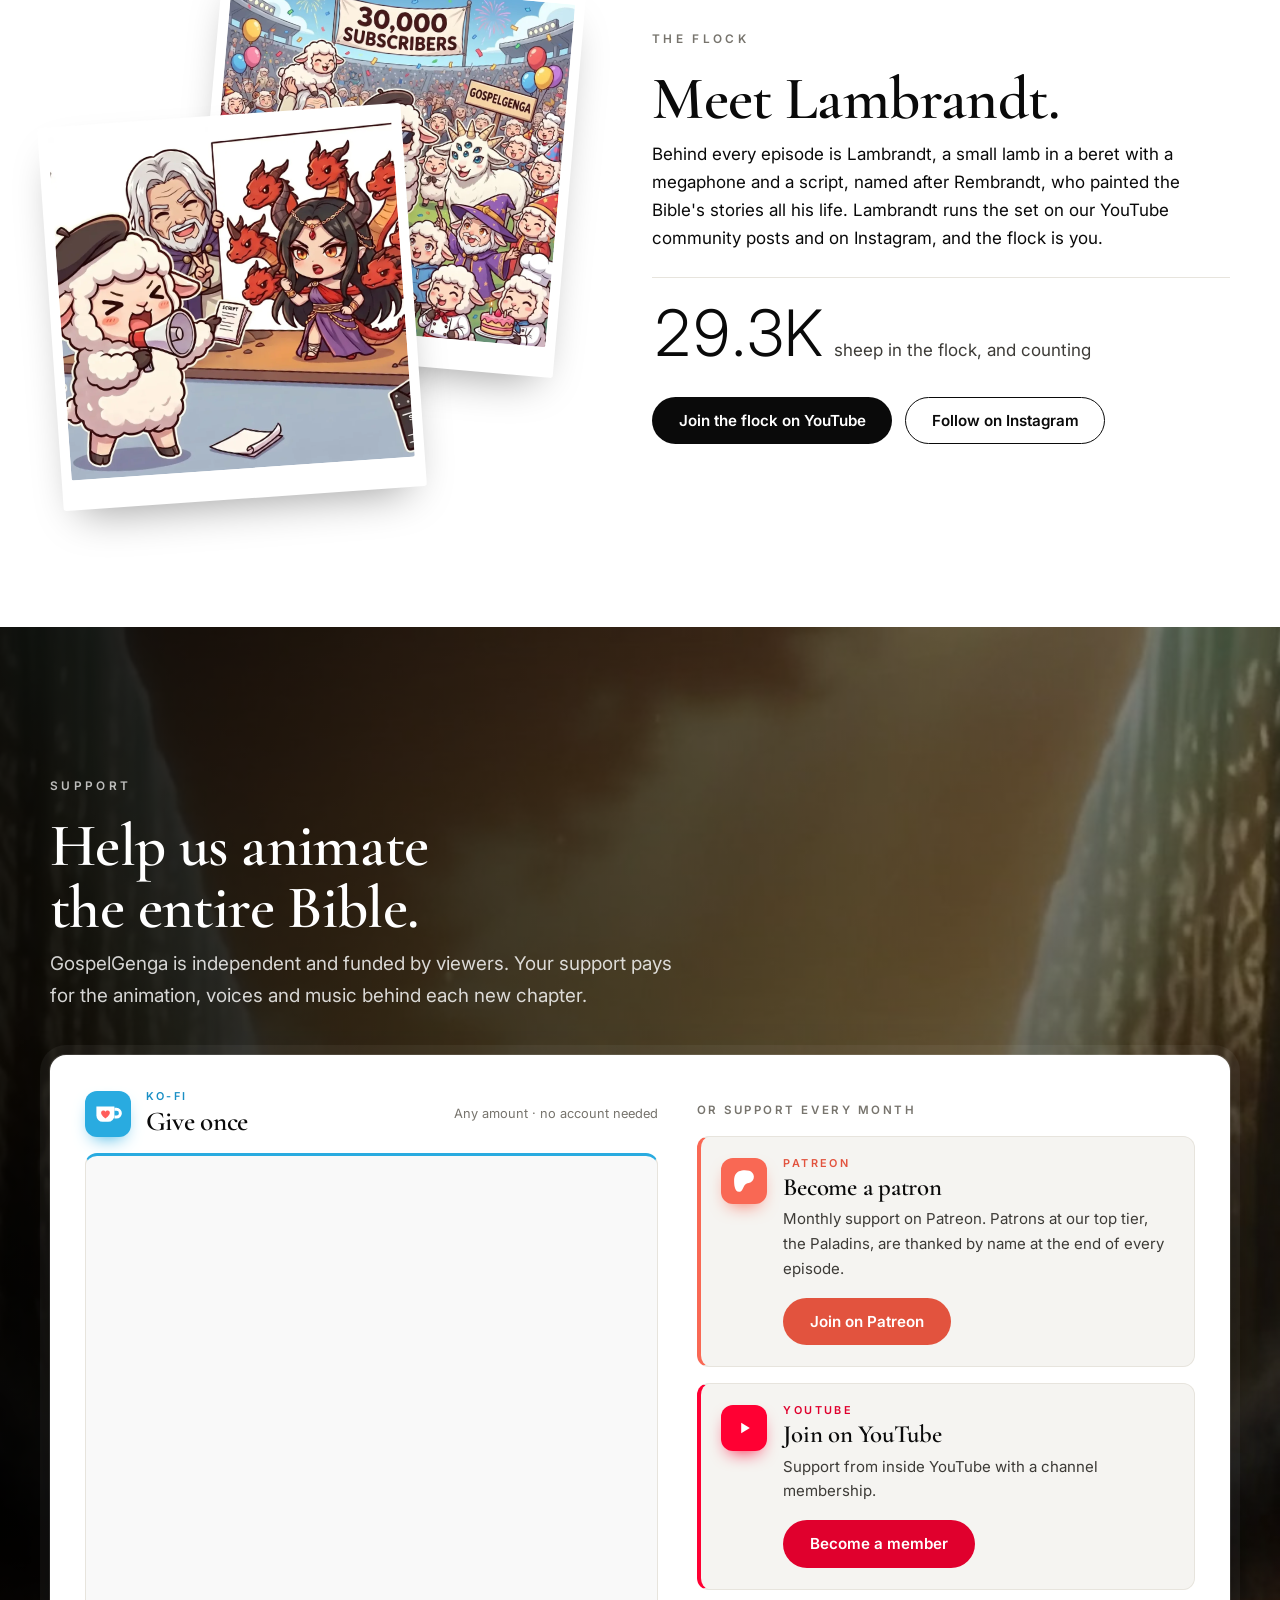
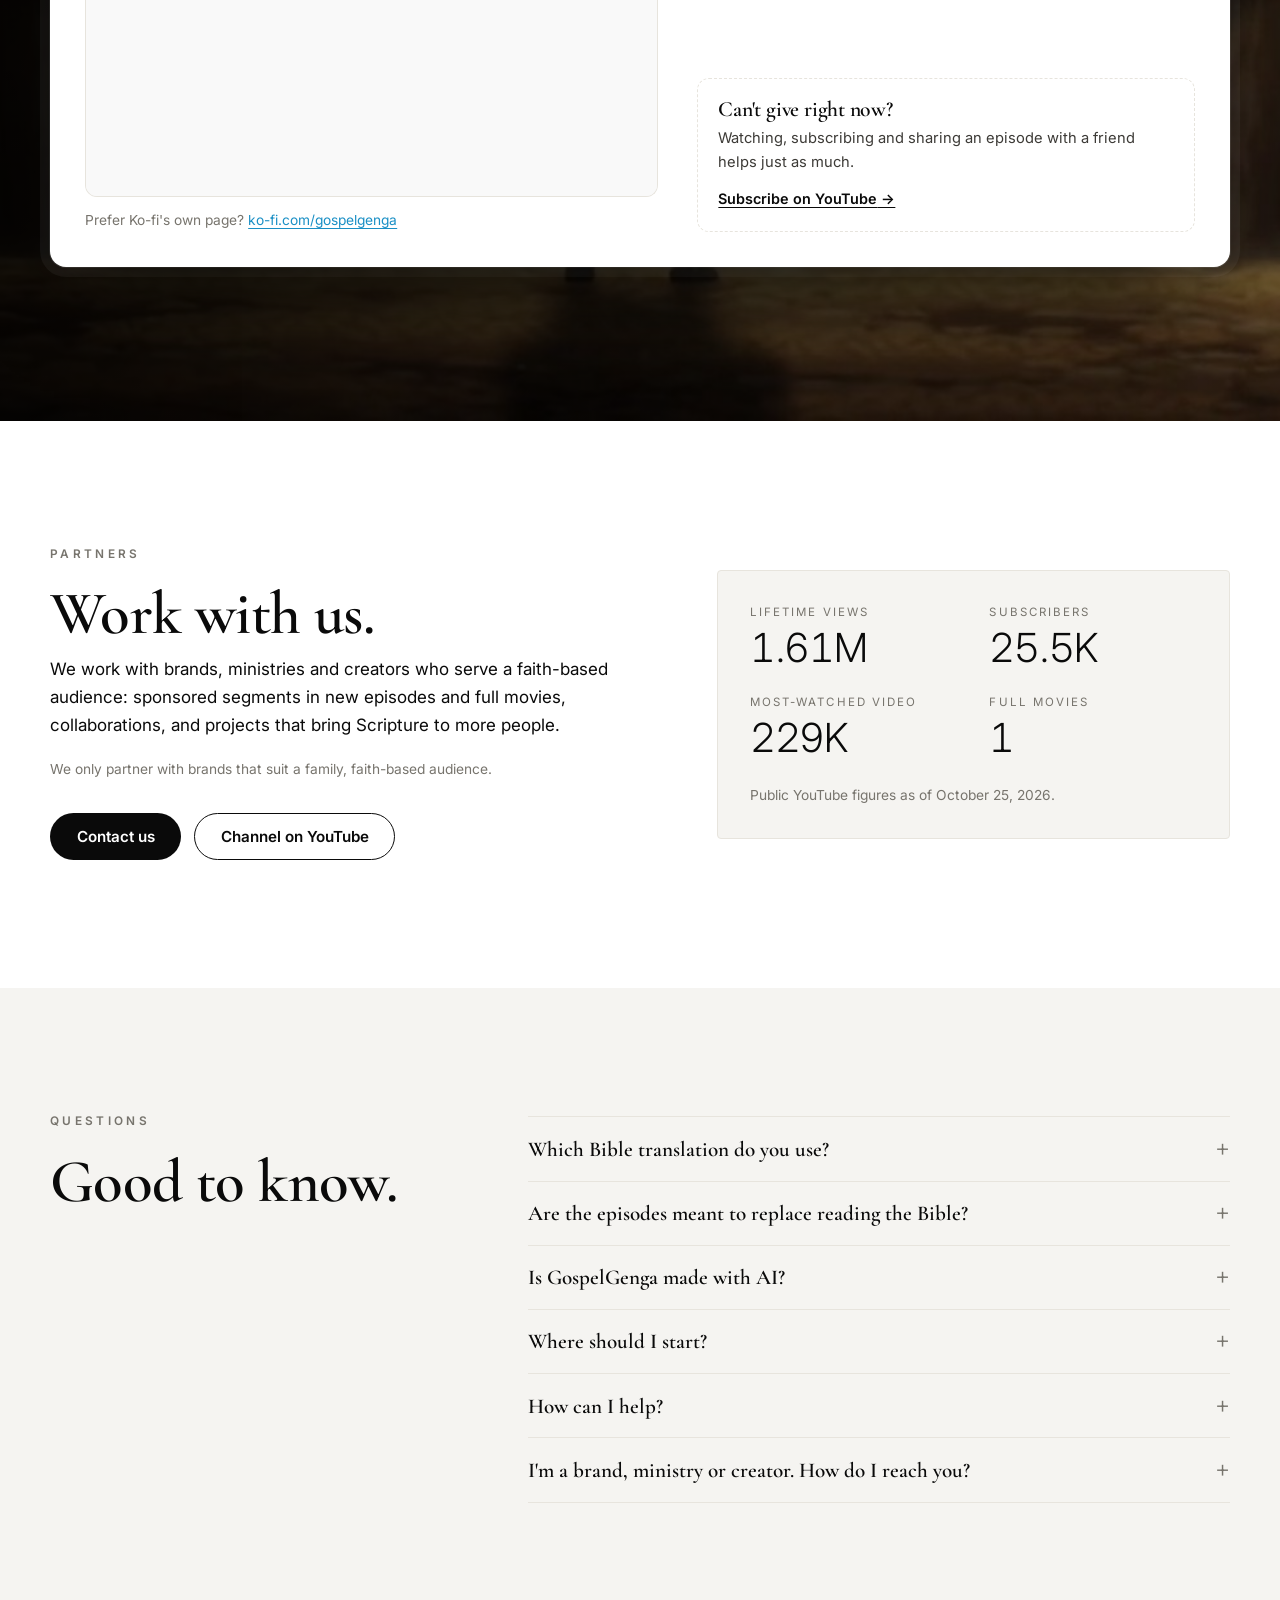
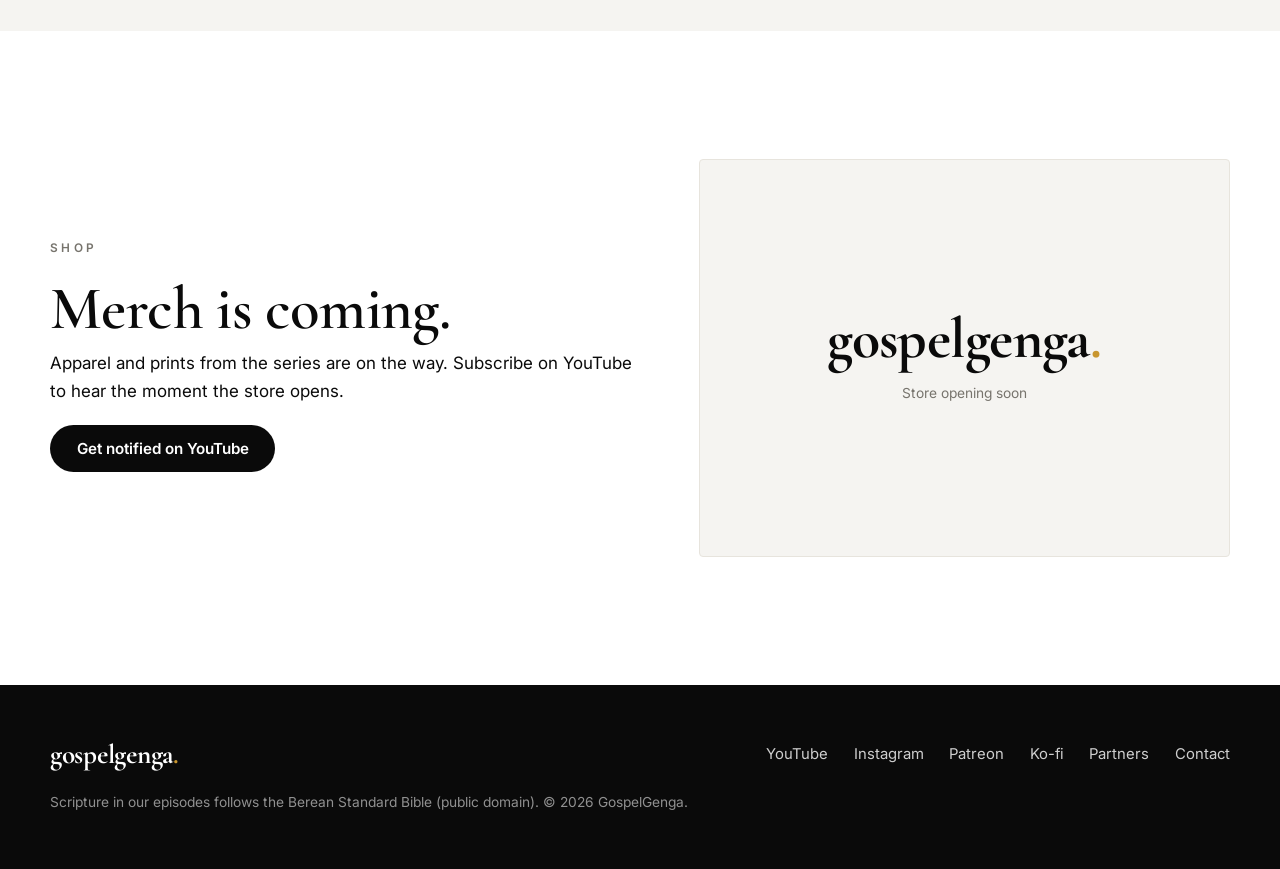
==== commit ebc8b239: "Update site: app.js v=9 cache bump for the movie shelves" ====
--- a/index.html
+++ b/index.html
@@ -303,6 +303,6 @@
   </div>
 </footer>
 
-<script src="app.js?v=8" defer></script>
+<script src="app.js?v=9" defer></script>
 </body>
 </html>
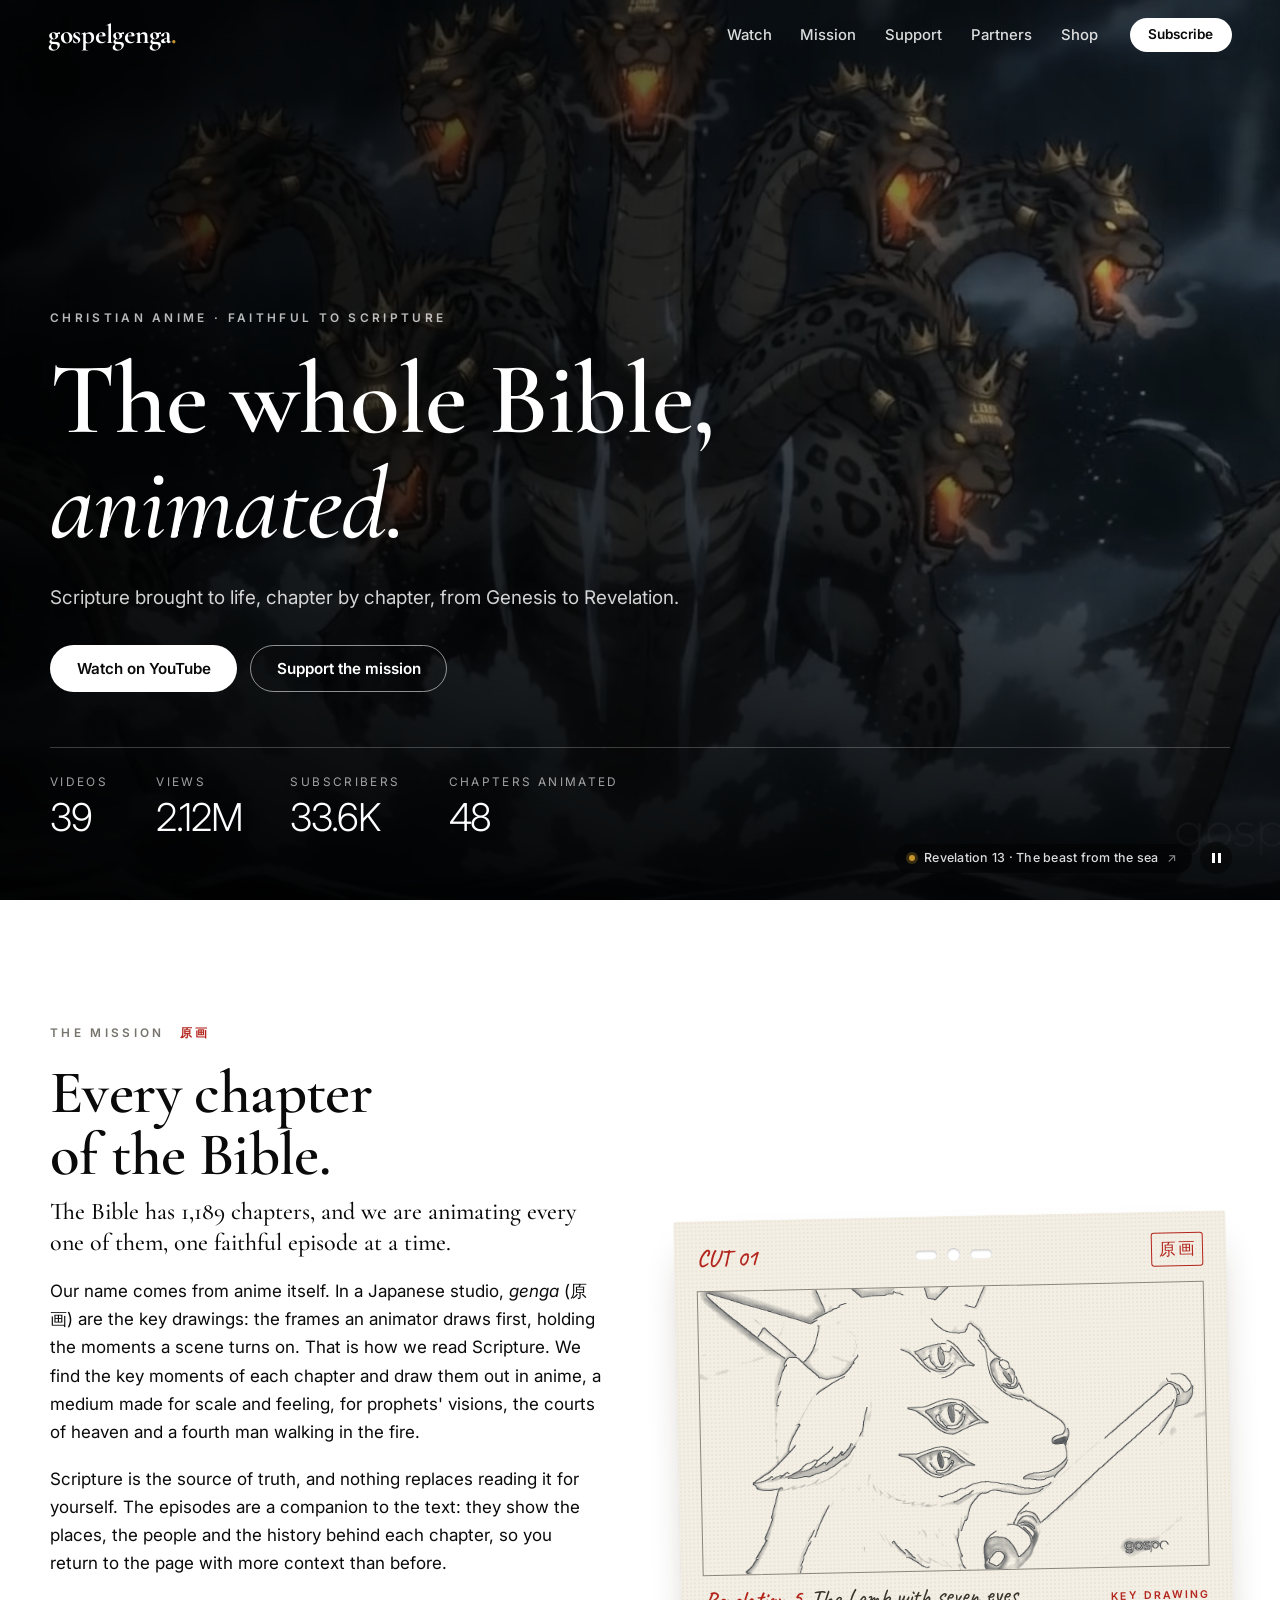
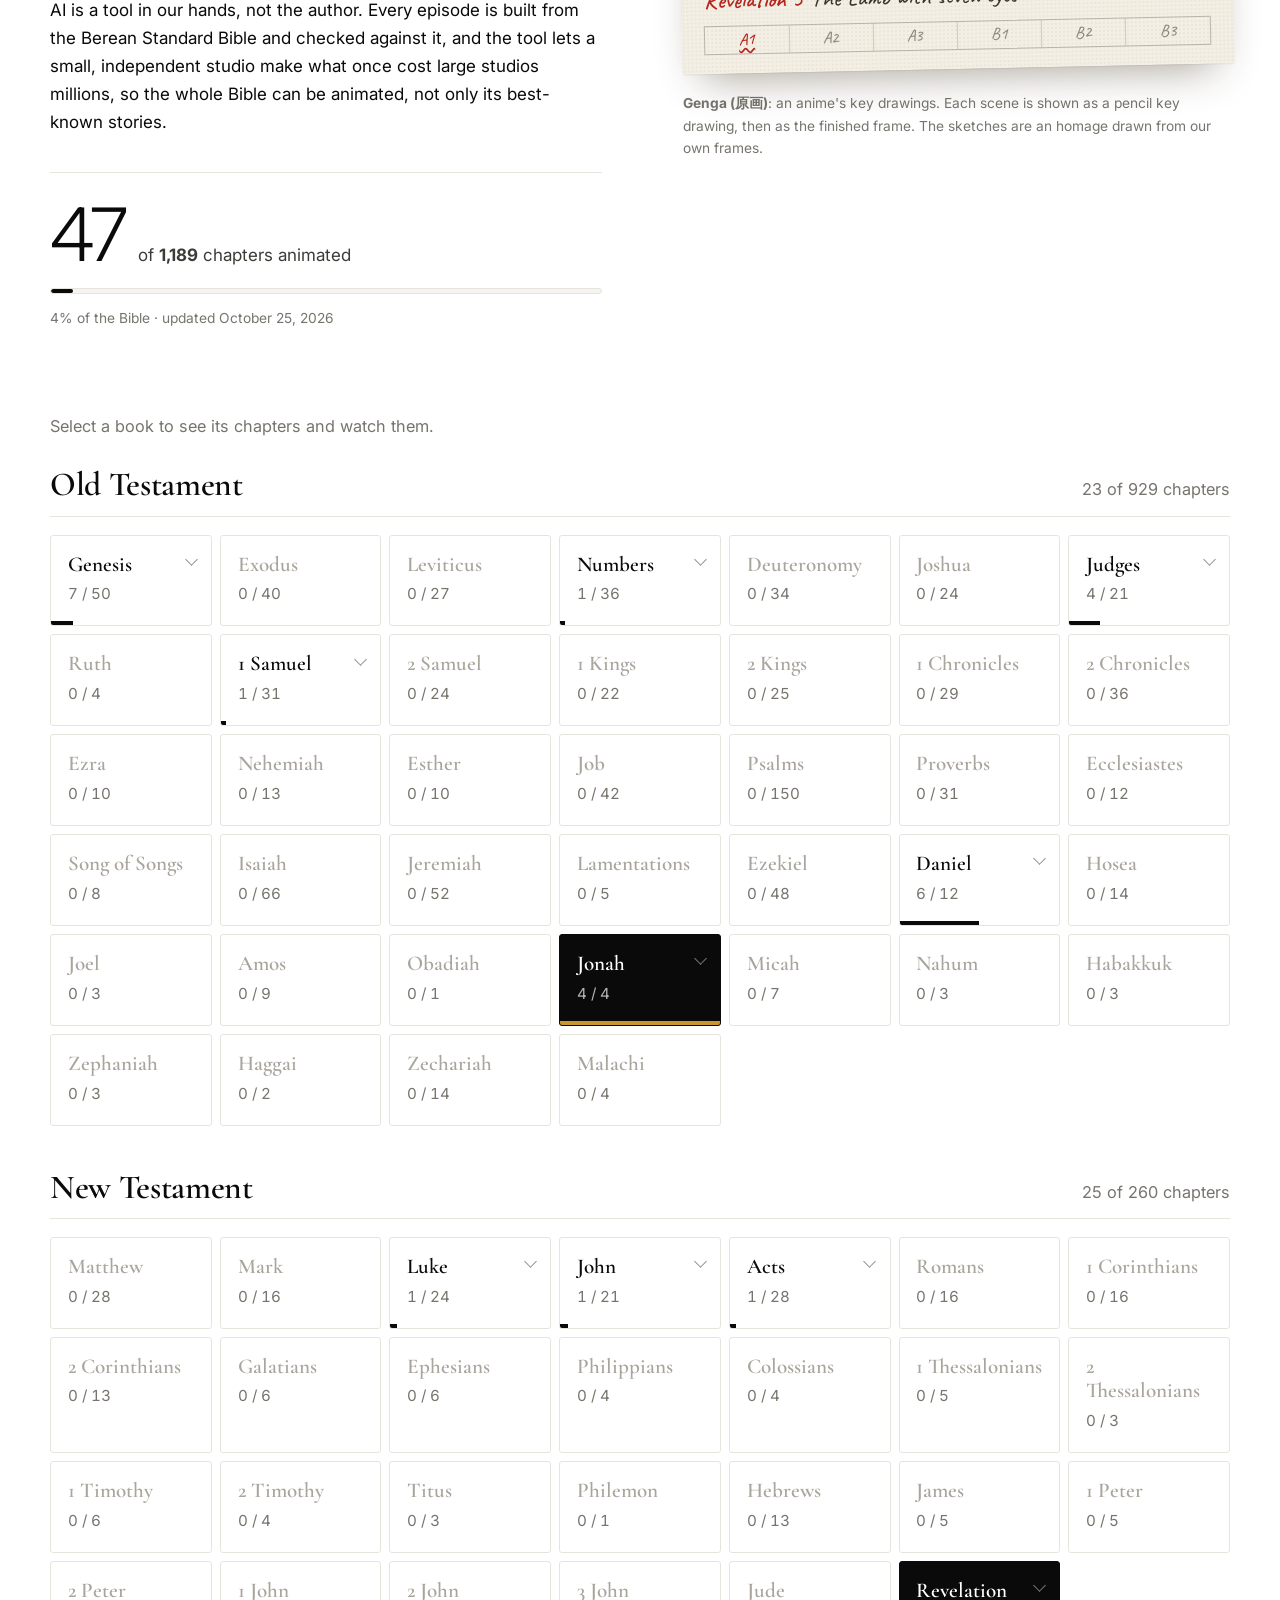
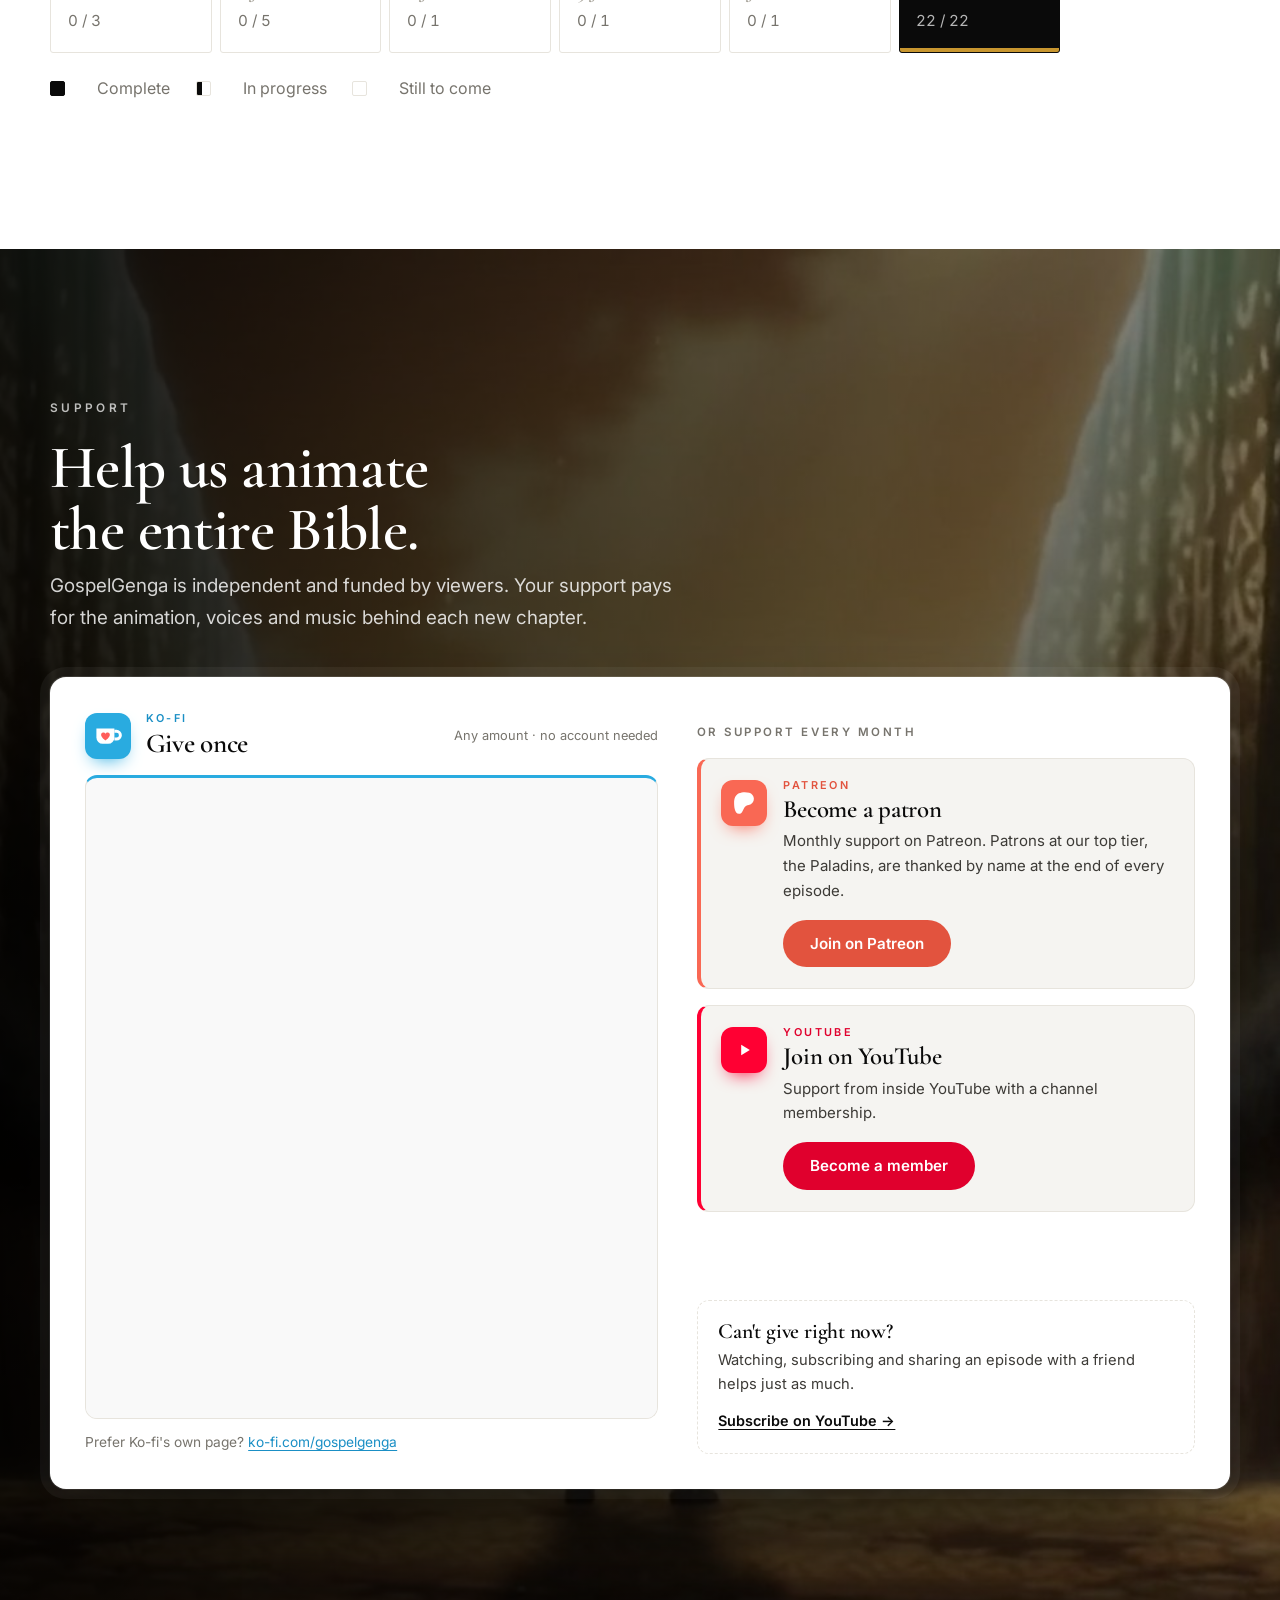
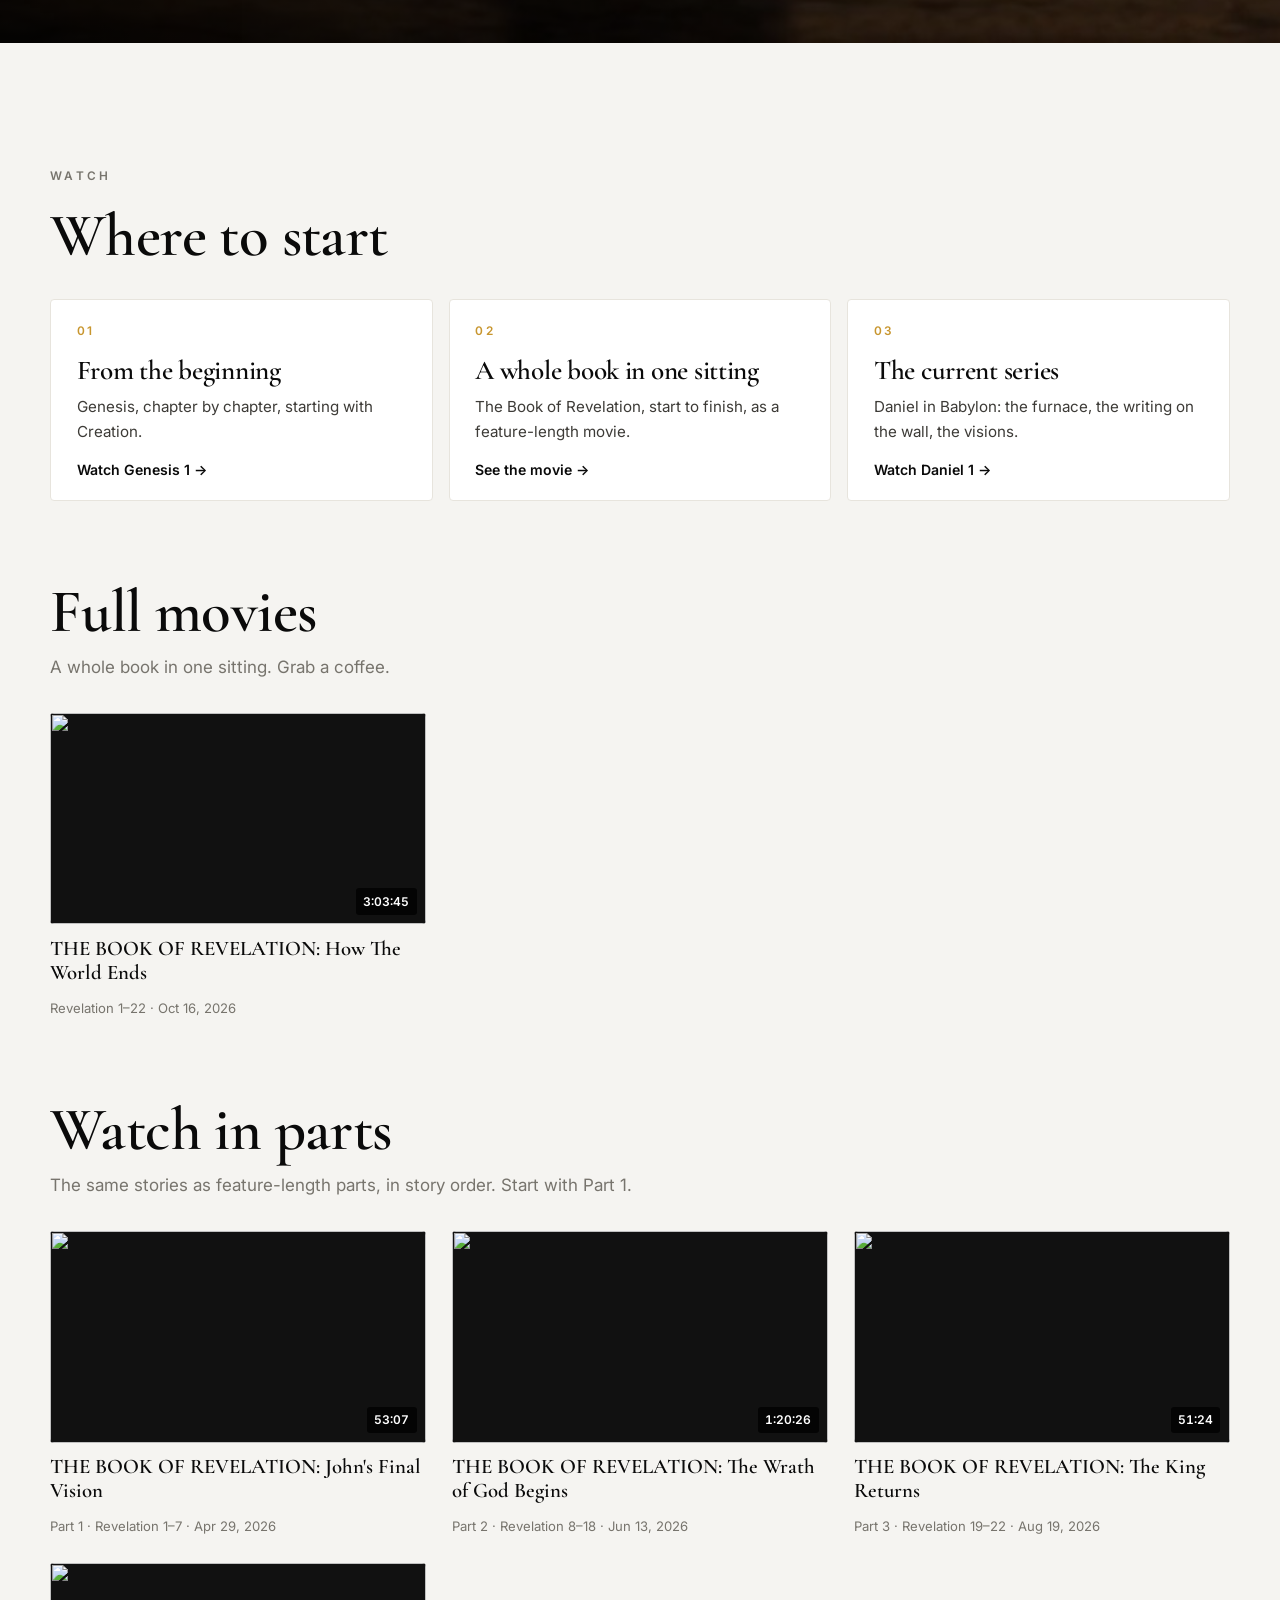
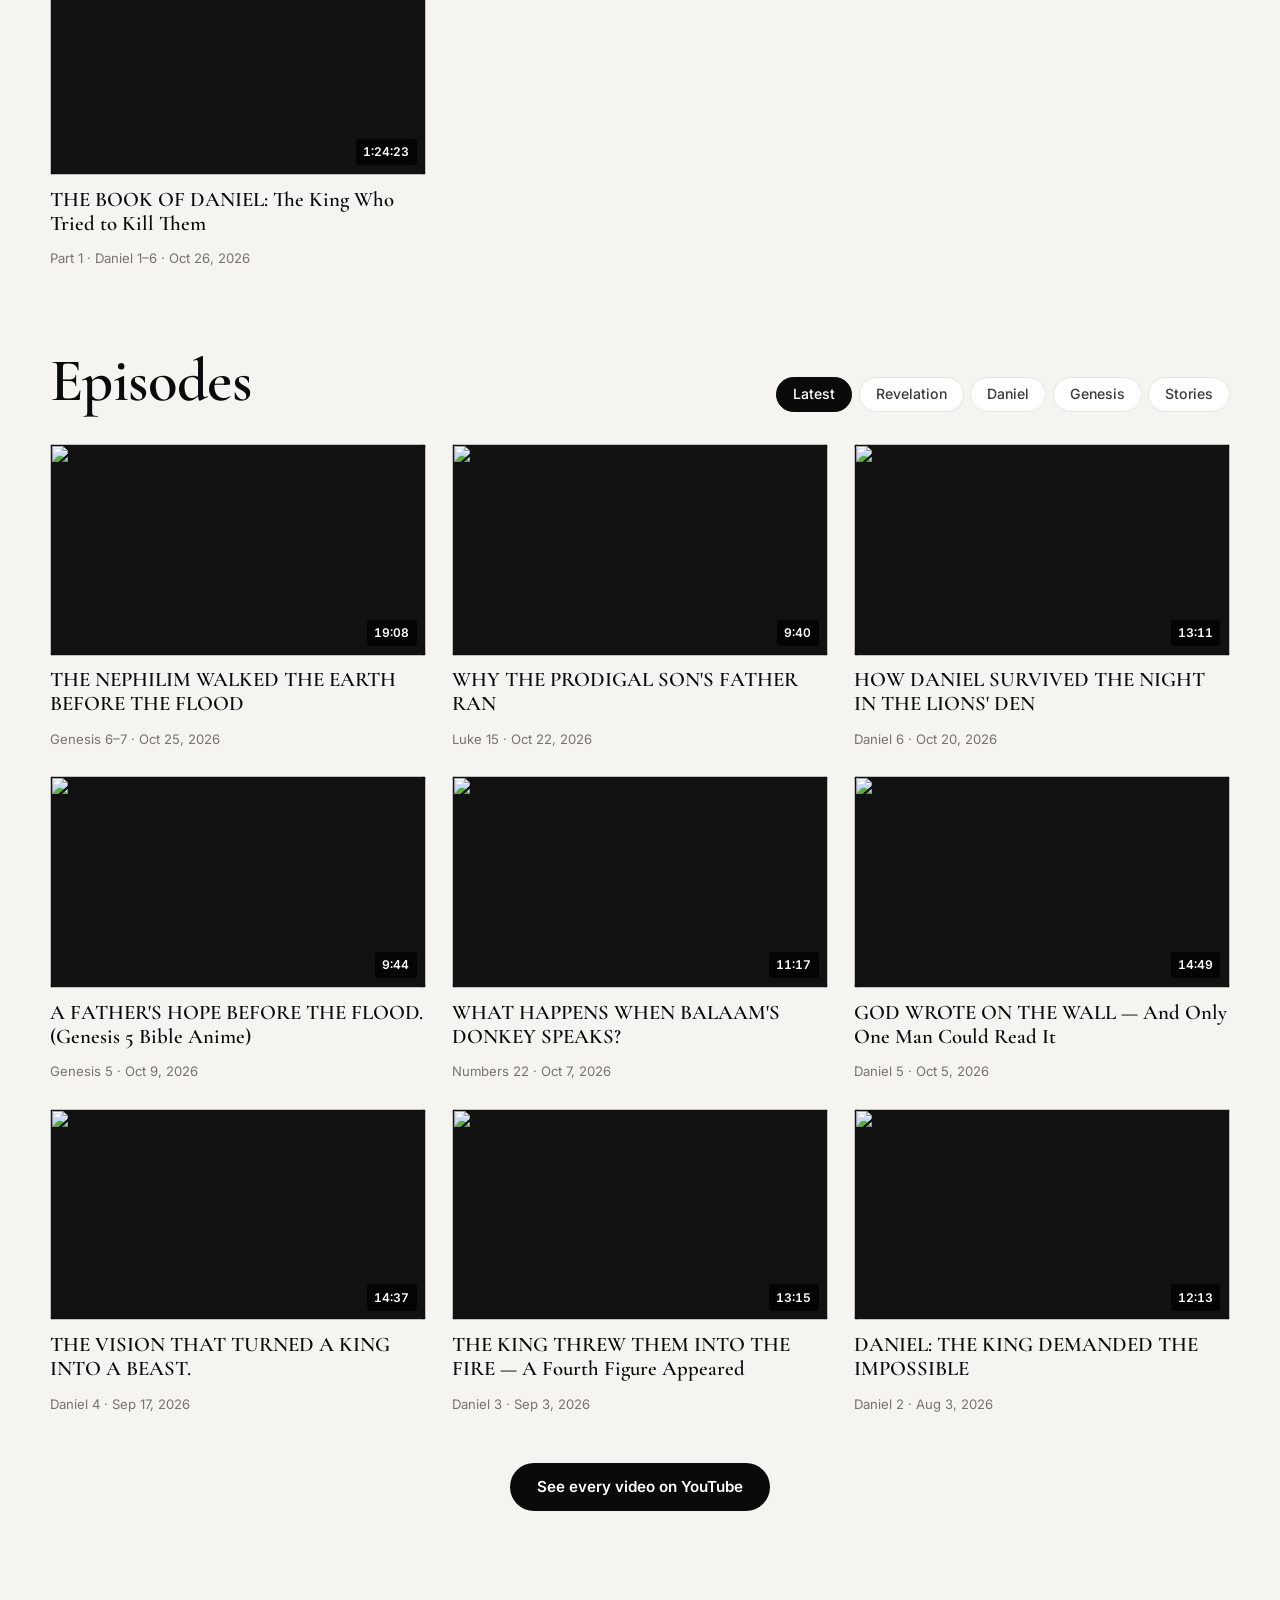
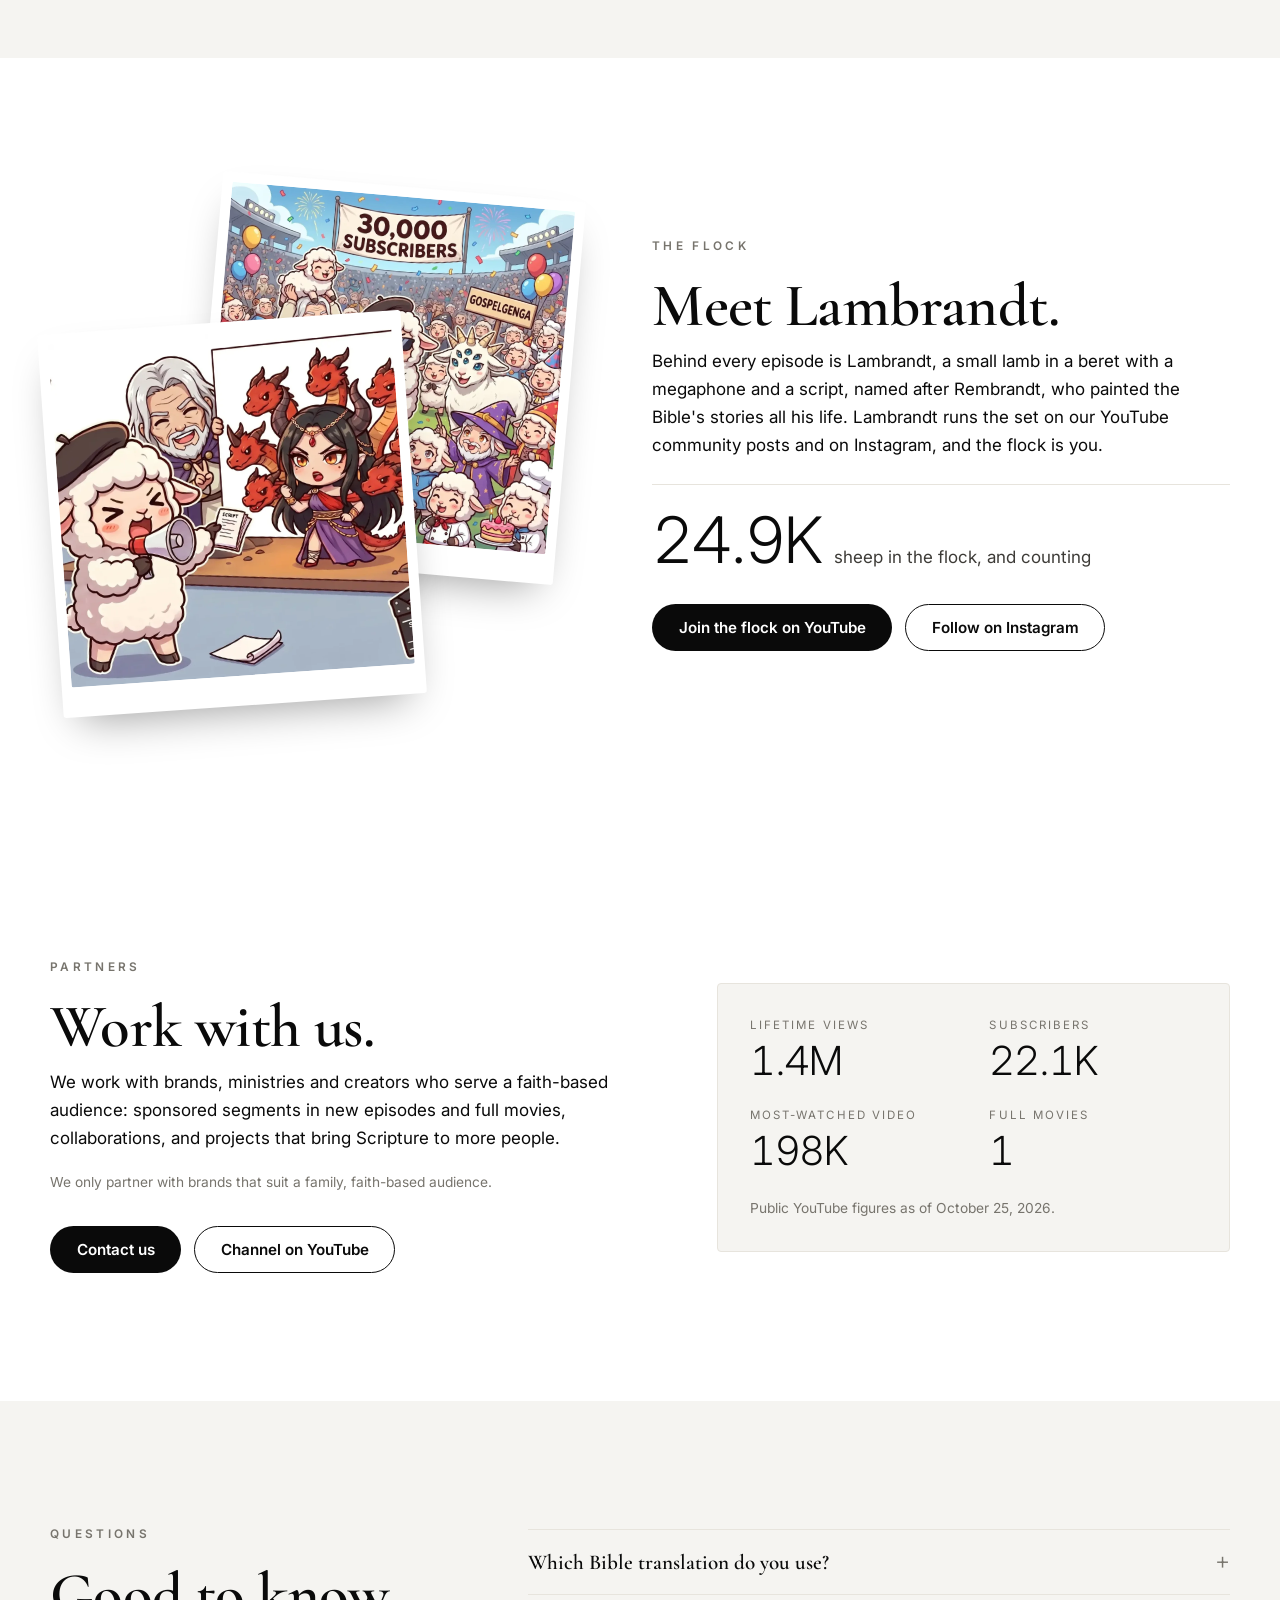
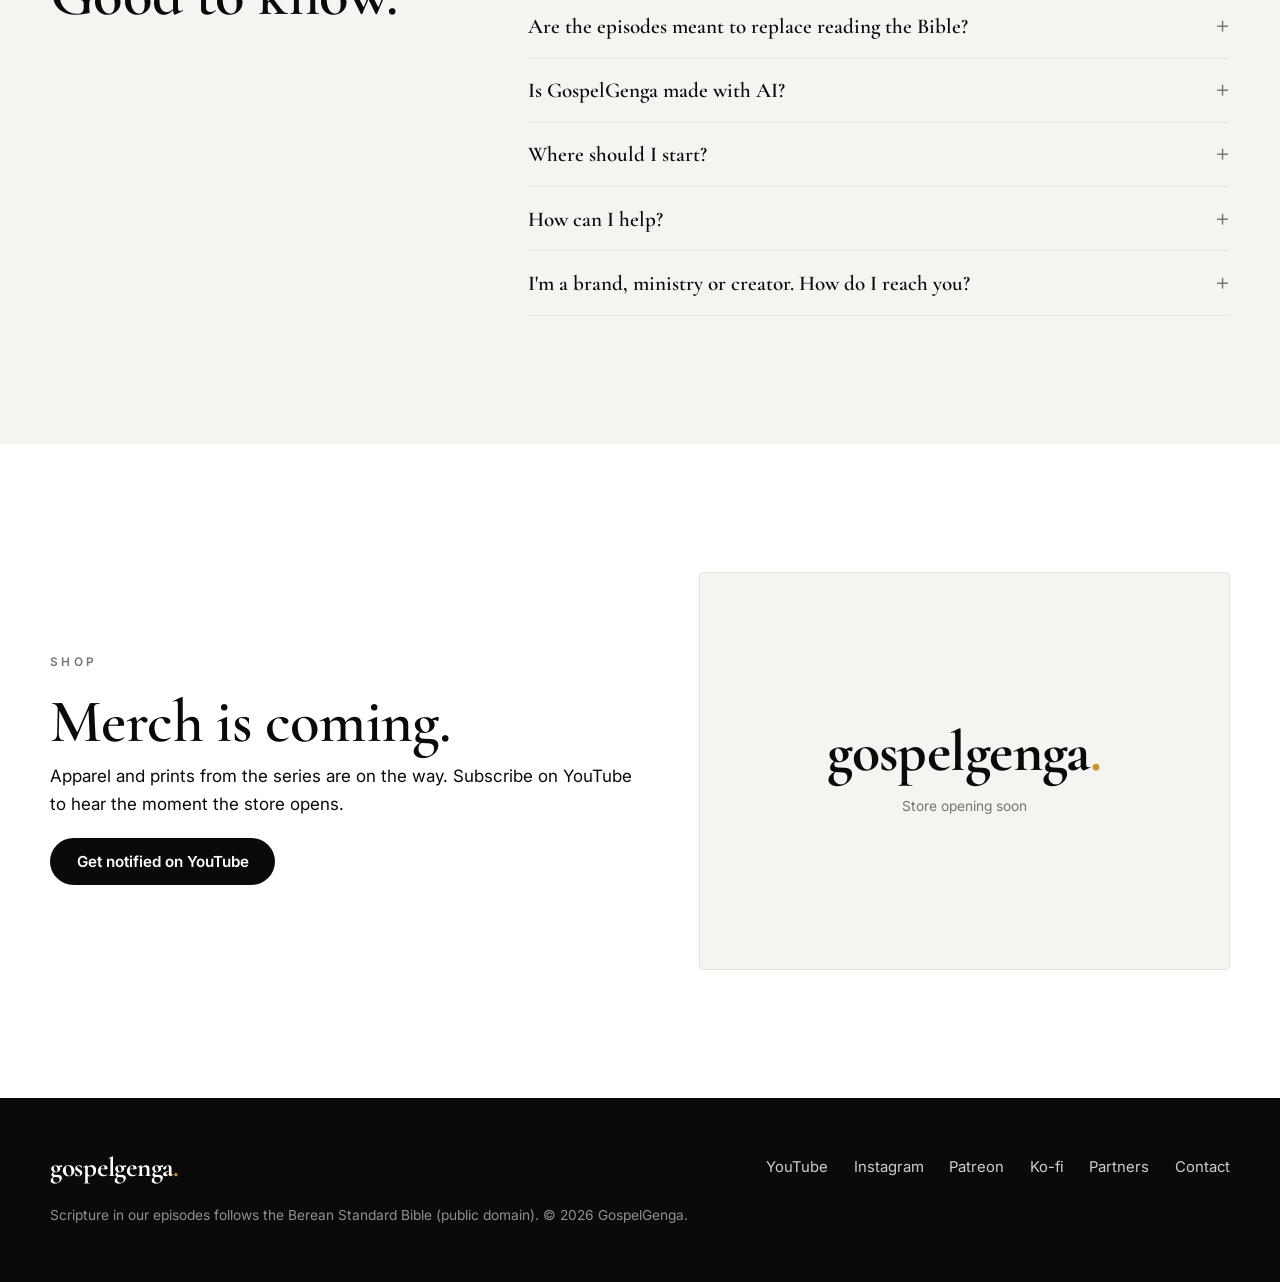
==== commit 56ea2882: "Update site: Support moved below the chapter section; larger chapter-section UI (Xand 2026-10-26)" ====
--- a/index.html
+++ b/index.html
@@ -19,7 +19,7 @@
 <link rel="preconnect" href="https://fonts.googleapis.com">
 <link rel="preconnect" href="https://fonts.gstatic.com" crossorigin>
 <link href="https://fonts.googleapis.com/css2?family=Cormorant+Garamond:ital,wght@0,500;0,600;0,700;1,500&family=Inter:wght@300;400;500;600&family=Caveat:wght@500;600&display=swap" rel="stylesheet">
-<link rel="stylesheet" href="styles.css?v=6">
+<link rel="stylesheet" href="styles.css?v=7">
 <script type="application/ld+json">
 {"@context": "https://schema.org", "@graph": [
   {"@type": "Organization", "@id": "https://gospelgenga.com/#org", "name": "GospelGenga", "url": "https://gospelgenga.com/",
@@ -107,6 +107,57 @@
     <div class="testament"><h3>New Testament</h3><span class="muted small" data-nt></span></div>
     <div class="books" data-books="nt"></div>
     <p class="legend small muted"><span class="k done"></span>Complete <span class="k some"></span>In progress <span class="k none"></span>Still to come</p>
+  </div>
+</section>
+
+<section class="support" id="support">
+  <img src="assets/support.jpg" alt="" loading="lazy">
+  <div class="support-shade"></div>
+  <div class="wrap support-inner">
+    <div class="support-head">
+      <p class="eyebrow">Support</p>
+      <h2>Help us animate<br>the entire Bible.</h2>
+      <p class="lead">GospelGenga is independent and funded by viewers. Your support pays for the animation, voices and music behind each new chapter.</p>
+    </div>
+    <div class="support-panel">
+      <div class="give-once kofi">
+        <div class="give-title">
+          <span class="give-logo" aria-hidden="true"><svg viewBox="1.2 1.6 21 21"><path fill="#fff" d="M3 6.5h13.5v6.8a4.7 4.7 0 0 1-4.7 4.7H7.7A4.7 4.7 0 0 1 3 13.3z"/><path fill="none" stroke="#fff" stroke-width="2.2" d="M16.5 8.6h1.6a2.9 2.9 0 0 1 0 5.8h-1.6"/><path fill="#ff5e5b" d="M9.8 15.4s-3.3-2-3.3-4.2a1.75 1.75 0 0 1 3.3-.8 1.75 1.75 0 0 1 3.3.8c0 2.2-3.3 4.2-3.3 4.2z"/></svg></span>
+          <div><span class="give-via">Ko-fi</span><h3>Give once</h3></div>
+          <span class="give-tag">Any amount · no account needed</span>
+        </div>
+        <div class="kofi-embed">
+          <iframe id="kofiframe" src="https://ko-fi.com/gospelgenga/?hidefeed=true&amp;widget=true&amp;embed=true&amp;preview=true" title="Give to GospelGenga on Ko-fi" loading="lazy" height="610"></iframe>
+        </div>
+        <p class="small muted kofi-alt">Prefer Ko-fi's own page? <a data-link="kofi" target="_blank" rel="noopener">ko-fi.com/gospelgenga</a></p>
+      </div>
+      <div class="give-more">
+        <p class="give-more-head">Or support every month</p>
+        <div class="give-card patreon">
+          <span class="give-logo" aria-hidden="true"><svg viewBox="-3.5 -3.5 31 31"><path fill="#fff" d="M22.957 7.21c-.004-3.064-2.391-5.576-5.191-6.482-3.478-1.125-8.064-.962-11.384.604C2.357 3.231 1.093 7.391 1.046 11.54c-.039 3.411.302 12.396 5.369 12.46 3.765.047 4.326-4.804 6.068-7.141 1.24-1.662 2.836-2.132 4.801-2.618 3.376-.836 5.678-3.501 5.673-7.031Z"/></svg></span>
+          <div class="give-body">
+            <span class="give-via">Patreon</span>
+            <h3>Become a patron</h3>
+            <p>Monthly support on Patreon. Patrons at our top tier, the Paladins, are thanked by name at the end of every episode.</p>
+            <a class="btn brand" href="https://www.patreon.com/gospelgenga" target="_blank" rel="noopener">Join on Patreon</a>
+          </div>
+        </div>
+        <div class="give-card youtube">
+          <span class="give-logo" aria-hidden="true"><svg viewBox="0 0 24 24"><path fill="#fff" d="M9.6 7.6v8.8L17 12z"/></svg></span>
+          <div class="give-body">
+            <span class="give-via">YouTube</span>
+            <h3>Join on YouTube</h3>
+            <p>Support from inside YouTube with a channel membership.</p>
+            <a class="btn brand" href="https://www.youtube.com/@GospelGenga/join" target="_blank" rel="noopener">Become a member</a>
+          </div>
+        </div>
+        <div class="give-free">
+          <h3>Can't give right now?</h3>
+          <p>Watching, subscribing and sharing an episode with a friend helps just as much.</p>
+          <a class="text-link" href="https://www.youtube.com/@GospelGenga?sub_confirmation=1" target="_blank" rel="noopener">Subscribe on YouTube</a>
+        </div>
+      </div>
+    </div>
   </div>
 </section>
 
@@ -168,56 +219,6 @@
   </div>
 </section>
 
-<section class="support" id="support">
-  <img src="assets/support.jpg" alt="" loading="lazy">
-  <div class="support-shade"></div>
-  <div class="wrap support-inner">
-    <div class="support-head">
-      <p class="eyebrow">Support</p>
-      <h2>Help us animate<br>the entire Bible.</h2>
-      <p class="lead">GospelGenga is independent and funded by viewers. Your support pays for the animation, voices and music behind each new chapter.</p>
-    </div>
-    <div class="support-panel">
-      <div class="give-once kofi">
-        <div class="give-title">
-          <span class="give-logo" aria-hidden="true"><svg viewBox="1.2 1.6 21 21"><path fill="#fff" d="M3 6.5h13.5v6.8a4.7 4.7 0 0 1-4.7 4.7H7.7A4.7 4.7 0 0 1 3 13.3z"/><path fill="none" stroke="#fff" stroke-width="2.2" d="M16.5 8.6h1.6a2.9 2.9 0 0 1 0 5.8h-1.6"/><path fill="#ff5e5b" d="M9.8 15.4s-3.3-2-3.3-4.2a1.75 1.75 0 0 1 3.3-.8 1.75 1.75 0 0 1 3.3.8c0 2.2-3.3 4.2-3.3 4.2z"/></svg></span>
-          <div><span class="give-via">Ko-fi</span><h3>Give once</h3></div>
-          <span class="give-tag">Any amount · no account needed</span>
-        </div>
-        <div class="kofi-embed">
-          <iframe id="kofiframe" src="https://ko-fi.com/gospelgenga/?hidefeed=true&amp;widget=true&amp;embed=true&amp;preview=true" title="Give to GospelGenga on Ko-fi" loading="lazy" height="610"></iframe>
-        </div>
-        <p class="small muted kofi-alt">Prefer Ko-fi's own page? <a data-link="kofi" target="_blank" rel="noopener">ko-fi.com/gospelgenga</a></p>
-      </div>
-      <div class="give-more">
-        <p class="give-more-head">Or support every month</p>
-        <div class="give-card patreon">
-          <span class="give-logo" aria-hidden="true"><svg viewBox="-3.5 -3.5 31 31"><path fill="#fff" d="M22.957 7.21c-.004-3.064-2.391-5.576-5.191-6.482-3.478-1.125-8.064-.962-11.384.604C2.357 3.231 1.093 7.391 1.046 11.54c-.039 3.411.302 12.396 5.369 12.46 3.765.047 4.326-4.804 6.068-7.141 1.24-1.662 2.836-2.132 4.801-2.618 3.376-.836 5.678-3.501 5.673-7.031Z"/></svg></span>
-          <div class="give-body">
-            <span class="give-via">Patreon</span>
-            <h3>Become a patron</h3>
-            <p>Monthly support on Patreon. Patrons at our top tier, the Paladins, are thanked by name at the end of every episode.</p>
-            <a class="btn brand" href="https://www.patreon.com/gospelgenga" target="_blank" rel="noopener">Join on Patreon</a>
-          </div>
-        </div>
-        <div class="give-card youtube">
-          <span class="give-logo" aria-hidden="true"><svg viewBox="0 0 24 24"><path fill="#fff" d="M9.6 7.6v8.8L17 12z"/></svg></span>
-          <div class="give-body">
-            <span class="give-via">YouTube</span>
-            <h3>Join on YouTube</h3>
-            <p>Support from inside YouTube with a channel membership.</p>
-            <a class="btn brand" href="https://www.youtube.com/@GospelGenga/join" target="_blank" rel="noopener">Become a member</a>
-          </div>
-        </div>
-        <div class="give-free">
-          <h3>Can't give right now?</h3>
-          <p>Watching, subscribing and sharing an episode with a friend helps just as much.</p>
-          <a class="text-link" href="https://www.youtube.com/@GospelGenga?sub_confirmation=1" target="_blank" rel="noopener">Subscribe on YouTube</a>
-        </div>
-      </div>
-    </div>
-  </div>
-</section>
 
 <section class="section" id="partners">
   <div class="wrap partners">
--- a/styles.css
+++ b/styles.css
@@ -128,44 +128,47 @@
 .tracker .of { color: var(--ink-2); }
 .bar { height: 6px; background: var(--paper-2); border: 1px solid var(--line); border-radius: 99px; overflow: hidden; margin: 1rem 0 .8rem; }
 .bar i { display: block; height: 100%; width: 0; background: var(--ink); border-radius: 99px; }
-.testament { display: flex; align-items: baseline; justify-content: space-between; gap: 1rem; margin: 2.4rem 0 1rem; padding-bottom: .7rem; border-bottom: 1px solid var(--line); }
-.books { display: grid; grid-template-columns: repeat(auto-fill, minmax(118px, 1fr)); gap: 6px; }
-.book { position: relative; padding: .7rem .75rem .8rem; border: 1px solid var(--line); border-radius: 3px; overflow: hidden; background: #fff; color: inherit; font: inherit; text-align: left; }
+.testament { display: flex; align-items: baseline; justify-content: space-between; gap: 1rem; margin: 2.8rem 0 1.1rem; padding-bottom: .8rem; border-bottom: 1px solid var(--line); }
+.testament h3 { font-size: 2.1rem; }
+.testament .small { font-size: 1.02rem; }
+.books { display: grid; grid-template-columns: repeat(auto-fill, minmax(158px, 1fr)); gap: 8px; }
+.book { position: relative; padding: 1rem 1.05rem 1.15rem; border: 1px solid var(--line); border-radius: 3px; overflow: hidden; background: #fff; color: inherit; font: inherit; text-align: left; }
 button.book { cursor: pointer; transition: border-color .15s, box-shadow .15s; scroll-margin-top: 110px; }
-button.book::after { content: ""; position: absolute; top: .85rem; right: .7rem; width: 6px; height: 6px; border-right: 1.5px solid currentColor; border-bottom: 1.5px solid currentColor; transform: rotate(45deg); opacity: .45; transition: transform .2s; }
+button.book::after { content: ""; position: absolute; top: 1.2rem; right: .95rem; width: 8px; height: 8px; border-right: 1.5px solid currentColor; border-bottom: 1.5px solid currentColor; transform: rotate(45deg); opacity: .45; transition: transform .2s; }
 button.book:hover { border-color: var(--ink); }
 button.book.done:hover { box-shadow: 0 0 0 2px var(--gold); }
 button.book.open { box-shadow: 0 0 0 2px var(--ink); }
 button.book.done.open { box-shadow: 0 0 0 2px var(--gold); }
 button.book.open::after { transform: translateY(3px) rotate(-135deg); }
 button.book:focus-visible, .ch:focus-visible, .bp-row:focus-visible { outline: 2px solid var(--gold); outline-offset: 2px; }
-.books-hint { margin: 0 0 -1rem; }
+.books-hint { margin: 0 0 -1rem; font-size: 1.02rem; }
 .book-panel { grid-column: 1 / -1; margin: 4px 0 10px; padding: 1.4rem clamp(1rem, 3vw, 1.8rem) 1.6rem; background: #fff; border: 1px solid var(--ink); border-radius: 4px; animation: drop .25s ease; }
 @keyframes drop { from { opacity: 0; transform: translateY(-6px); } }
 .bp-head { display: flex; justify-content: space-between; align-items: flex-start; gap: 1rem; margin-bottom: 1rem; }
-.bp-head h4 { margin: 0 0 .2rem; font: 600 2rem/1 var(--serif); }
+.bp-head h4 { margin: 0 0 .3rem; font: 600 2.5rem/1 var(--serif); }
+.bp-head .small { font-size: 1rem; }
 .bp-close { border: 1px solid var(--line); background: #fff; width: 36px; height: 36px; border-radius: 50%; font-size: 1.3rem; line-height: 1; cursor: pointer; color: var(--ink); flex: none; }
 .bp-close:hover { border-color: var(--ink); }
-.bp-chapters { display: flex; flex-wrap: wrap; gap: 4px; }
-.ch { width: 2.3rem; height: 2.3rem; display: grid; place-items: center; border: 1px solid var(--line); border-radius: 3px; font: 500 .8rem/1 var(--sans); color: #a9a59c; font-variant-numeric: tabular-nums; text-decoration: none; }
+.bp-chapters { display: flex; flex-wrap: wrap; gap: 6px; }
+.ch { width: 2.9rem; height: 2.9rem; display: grid; place-items: center; border: 1px solid var(--line); border-radius: 4px; font: 500 1rem/1 var(--sans); color: #a9a59c; font-variant-numeric: tabular-nums; text-decoration: none; }
 .ch.done { background: var(--ink); border-color: var(--ink); color: #fff; }
 .ch.done:hover { background: var(--gold); border-color: var(--gold); }
-.bp-sub { margin: 1.5rem 0 .7rem; font: 600 .72rem/1 var(--sans); letter-spacing: .22em; text-transform: uppercase; color: var(--muted); }
-.bp-list { display: grid; grid-template-columns: repeat(auto-fill, minmax(320px, 1fr)); gap: .6rem 1.4rem; }
-.bp-row { display: grid; grid-template-columns: 128px 1fr; gap: .9rem; align-items: center; text-decoration: none; padding: .35rem; margin: -.35rem; border-radius: 4px; }
+.bp-sub { margin: 1.8rem 0 .9rem; font: 600 .86rem/1 var(--sans); letter-spacing: .22em; text-transform: uppercase; color: var(--muted); }
+.bp-list { display: grid; grid-template-columns: repeat(auto-fill, minmax(380px, 1fr)); gap: .9rem 1.6rem; }
+.bp-row { display: grid; grid-template-columns: 168px 1fr; gap: 1.1rem; align-items: center; text-decoration: none; padding: .35rem; margin: -.35rem; border-radius: 4px; }
 .bp-row:hover { background: var(--paper-2); }
-.bp-row img { width: 128px; aspect-ratio: 16 / 9; object-fit: cover; border-radius: 3px; background: #111; }
-.bp-ch { display: block; font-size: .74rem; color: var(--muted); margin-bottom: .2rem; font-variant-numeric: tabular-nums; }
-.bp-t { display: block; font: 600 1.06rem/1.15 var(--serif); }
-.book b { display: block; font: 600 1.02rem/1.15 var(--serif); }
-.book span { font-size: .74rem; color: var(--muted); font-variant-numeric: tabular-nums; }
-.book i { position: absolute; left: 0; bottom: 0; height: 3px; background: var(--ink); }
+.bp-row img { width: 168px; aspect-ratio: 16 / 9; object-fit: cover; border-radius: 3px; background: #111; }
+.bp-ch { display: block; font-size: .92rem; color: var(--muted); margin-bottom: .2rem; font-variant-numeric: tabular-nums; }
+.bp-t { display: block; font: 600 1.32rem/1.15 var(--serif); }
+.book b { display: block; font: 600 1.32rem/1.15 var(--serif); margin-bottom: .2rem; }
+.book span { font-size: .95rem; color: var(--muted); font-variant-numeric: tabular-nums; }
+.book i { position: absolute; left: 0; bottom: 0; height: 4px; background: var(--ink); }
 .book.none { color: #a9a59c; }
 .book.done { background: var(--ink); color: #fff; border-color: var(--ink); }
 .book.done span { color: rgba(255, 255, 255, .7); }
 .book.done i { background: var(--gold); }
-.legend { display: flex; gap: 1.2rem; align-items: center; margin-top: 1.2rem; flex-wrap: wrap; }
-.legend .k { display: inline-block; width: 12px; height: 12px; border-radius: 2px; margin-right: .4rem; vertical-align: -1px; border: 1px solid var(--line); }
+.legend { display: flex; gap: 1.6rem; align-items: center; margin-top: 1.4rem; flex-wrap: wrap; font-size: 1rem; }
+.legend .k { display: inline-block; width: 15px; height: 15px; border-radius: 2px; margin-right: .4rem; vertical-align: -1px; border: 1px solid var(--line); }
 .legend .k.done { background: var(--ink); border-color: var(--ink); }
 .legend .k.some { background: linear-gradient(90deg, var(--ink) 40%, #fff 40%); }
 
@@ -305,8 +308,13 @@
   .foot nav { justify-content: flex-start; }
   .tracker .big { font-size: 3.6rem; }
   .bp-list { grid-template-columns: 1fr; }
-  .bp-row { grid-template-columns: 104px 1fr; }
-  .bp-row img { width: 104px; }
+  .bp-row { grid-template-columns: 120px 1fr; }
+  .bp-row img { width: 120px; }
+  .books { grid-template-columns: repeat(2, 1fr); }
+  .book b { font-size: 1.2rem; }
+  .ch { width: 2.6rem; height: 2.6rem; font-size: .95rem; }
+  .testament { flex-direction: column; gap: .2rem; }
+  .testament h3 { font-size: 1.8rem; }
   .kit { padding: 1.4rem; }
   .kit dd { font-size: 2rem; }
   .give-card { flex-direction: column; }
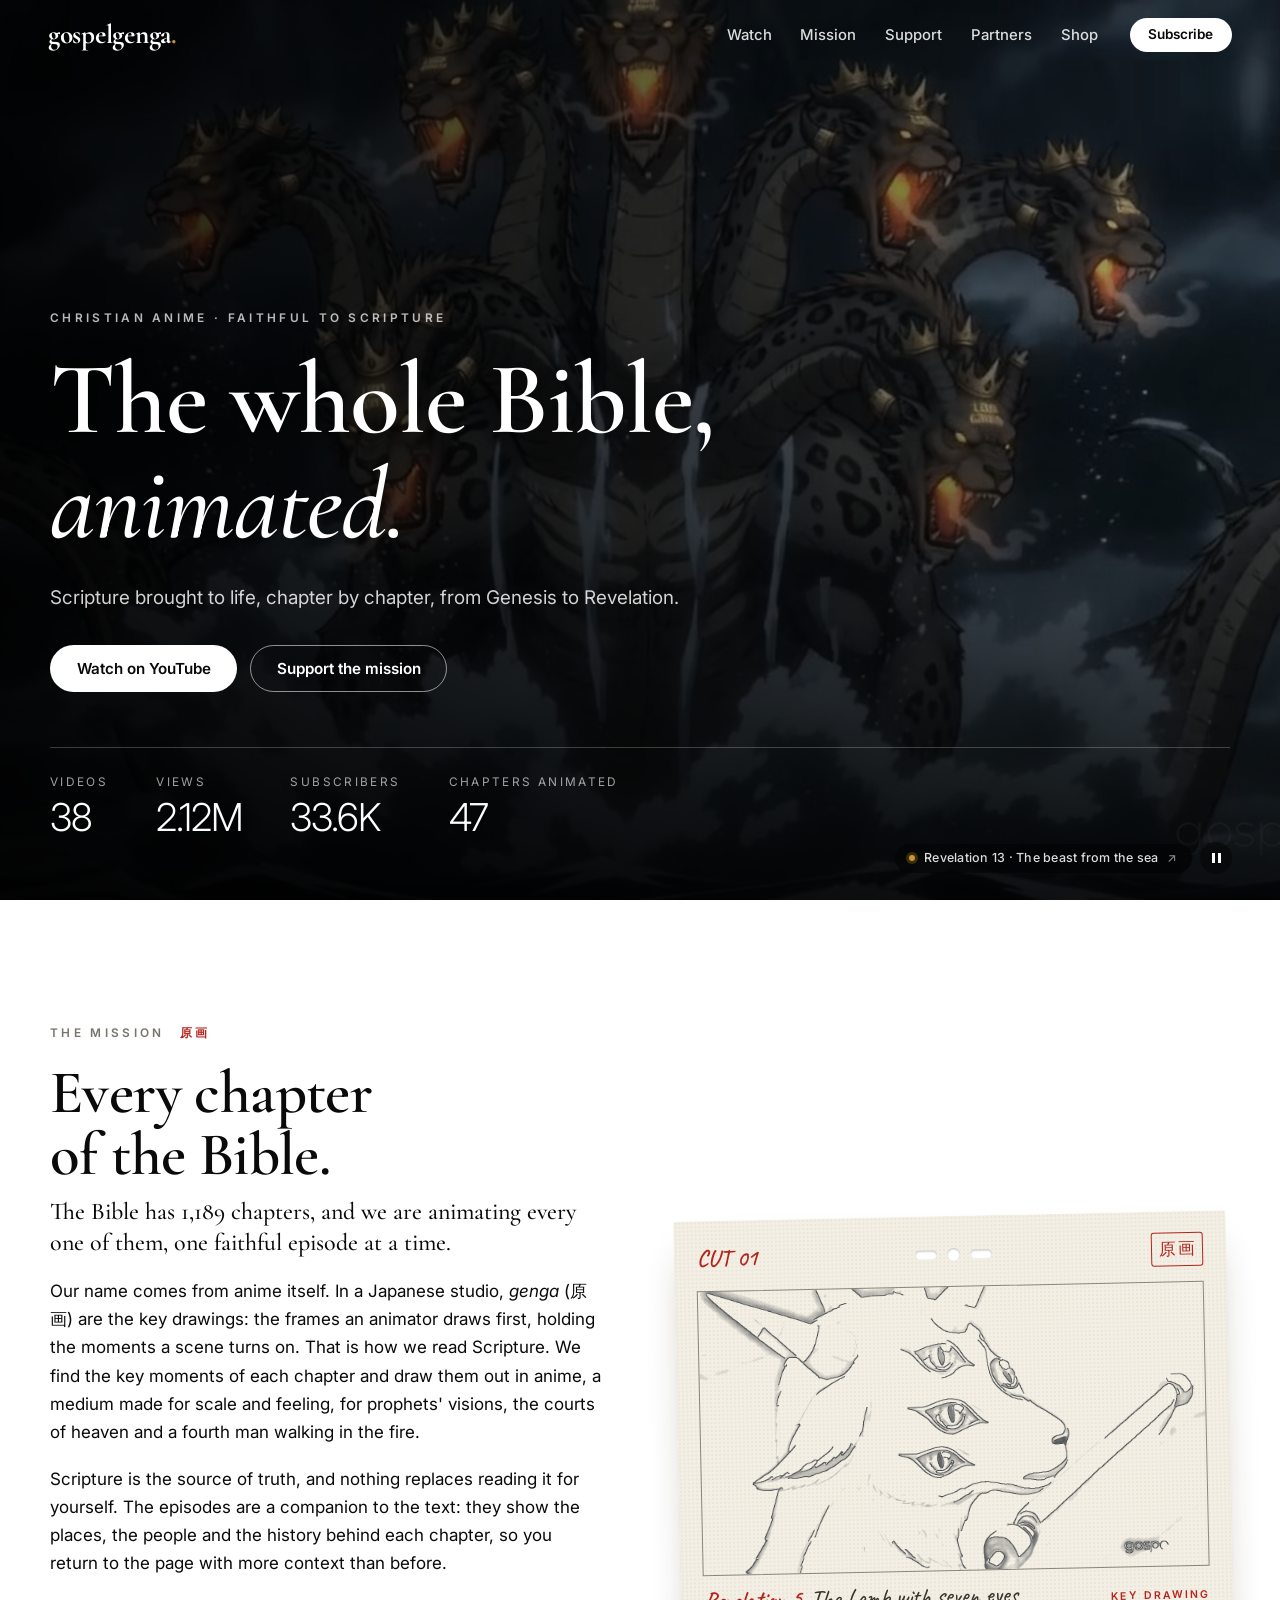
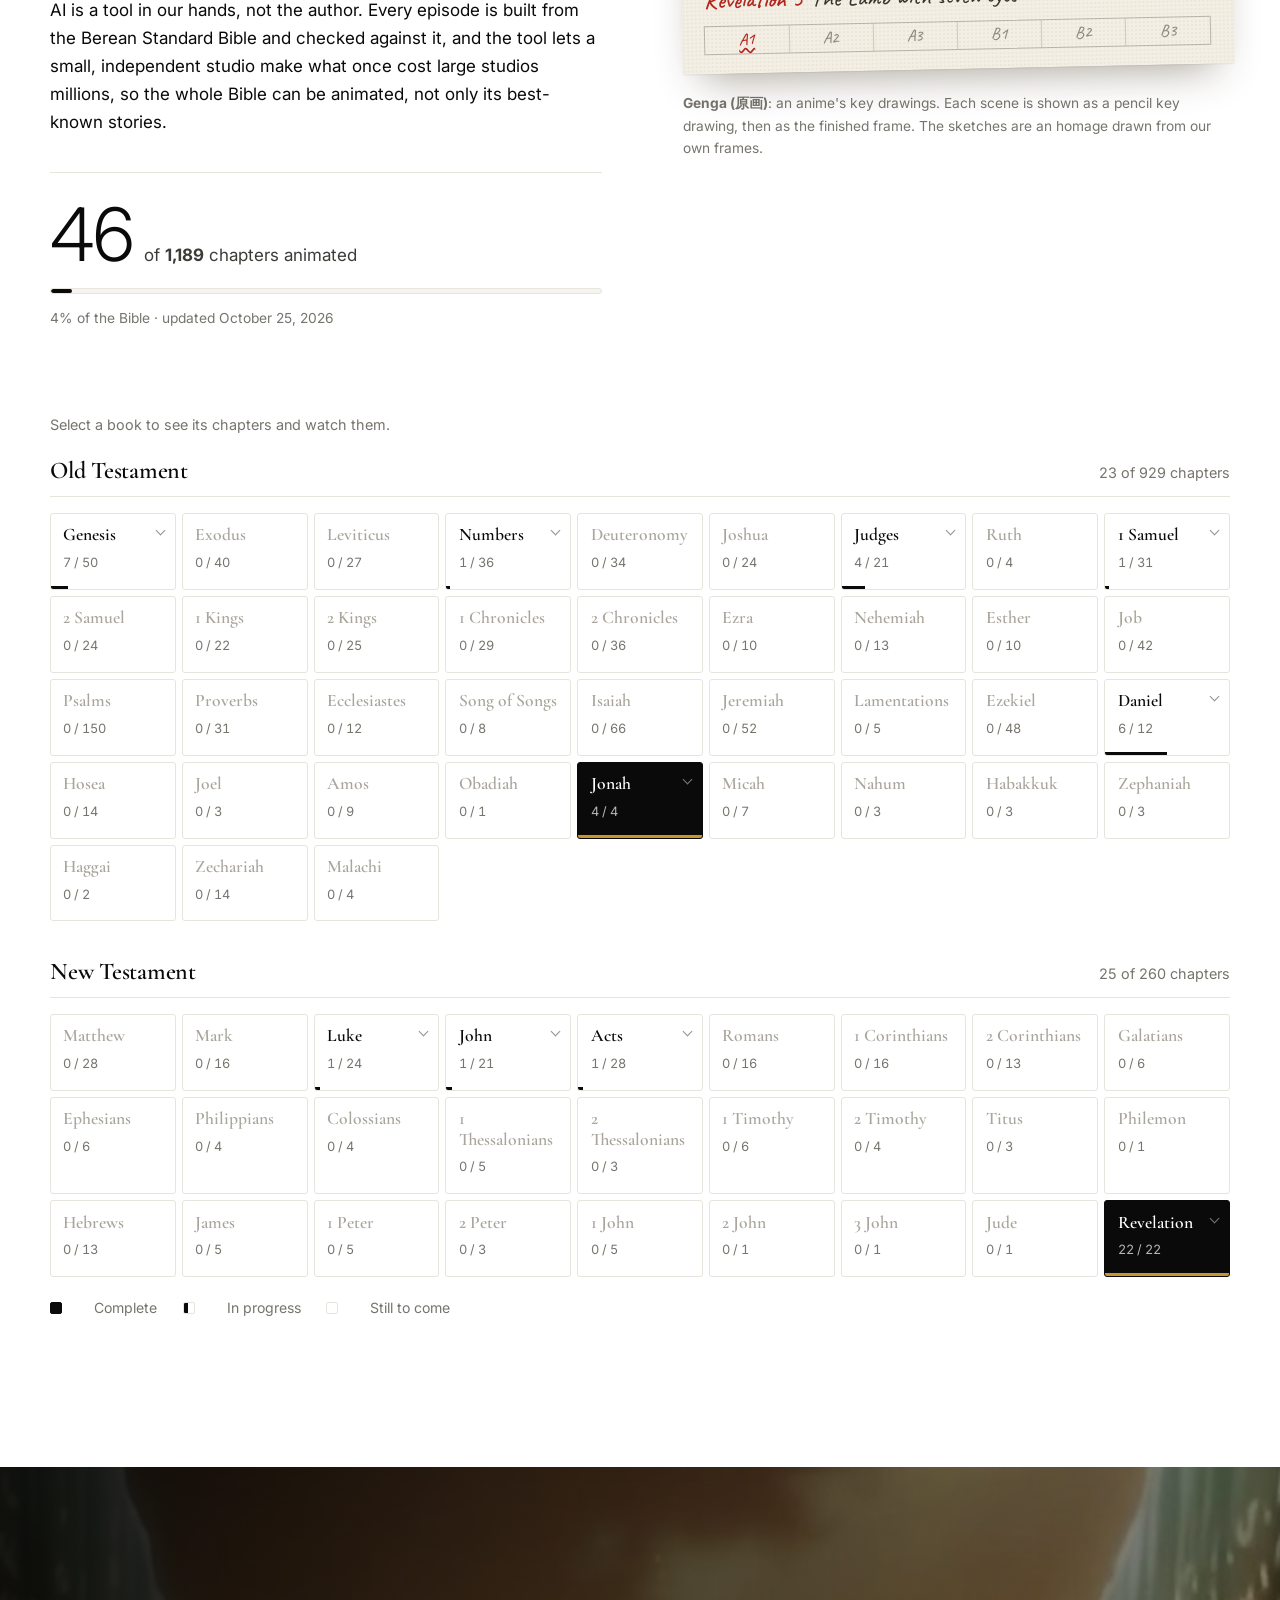
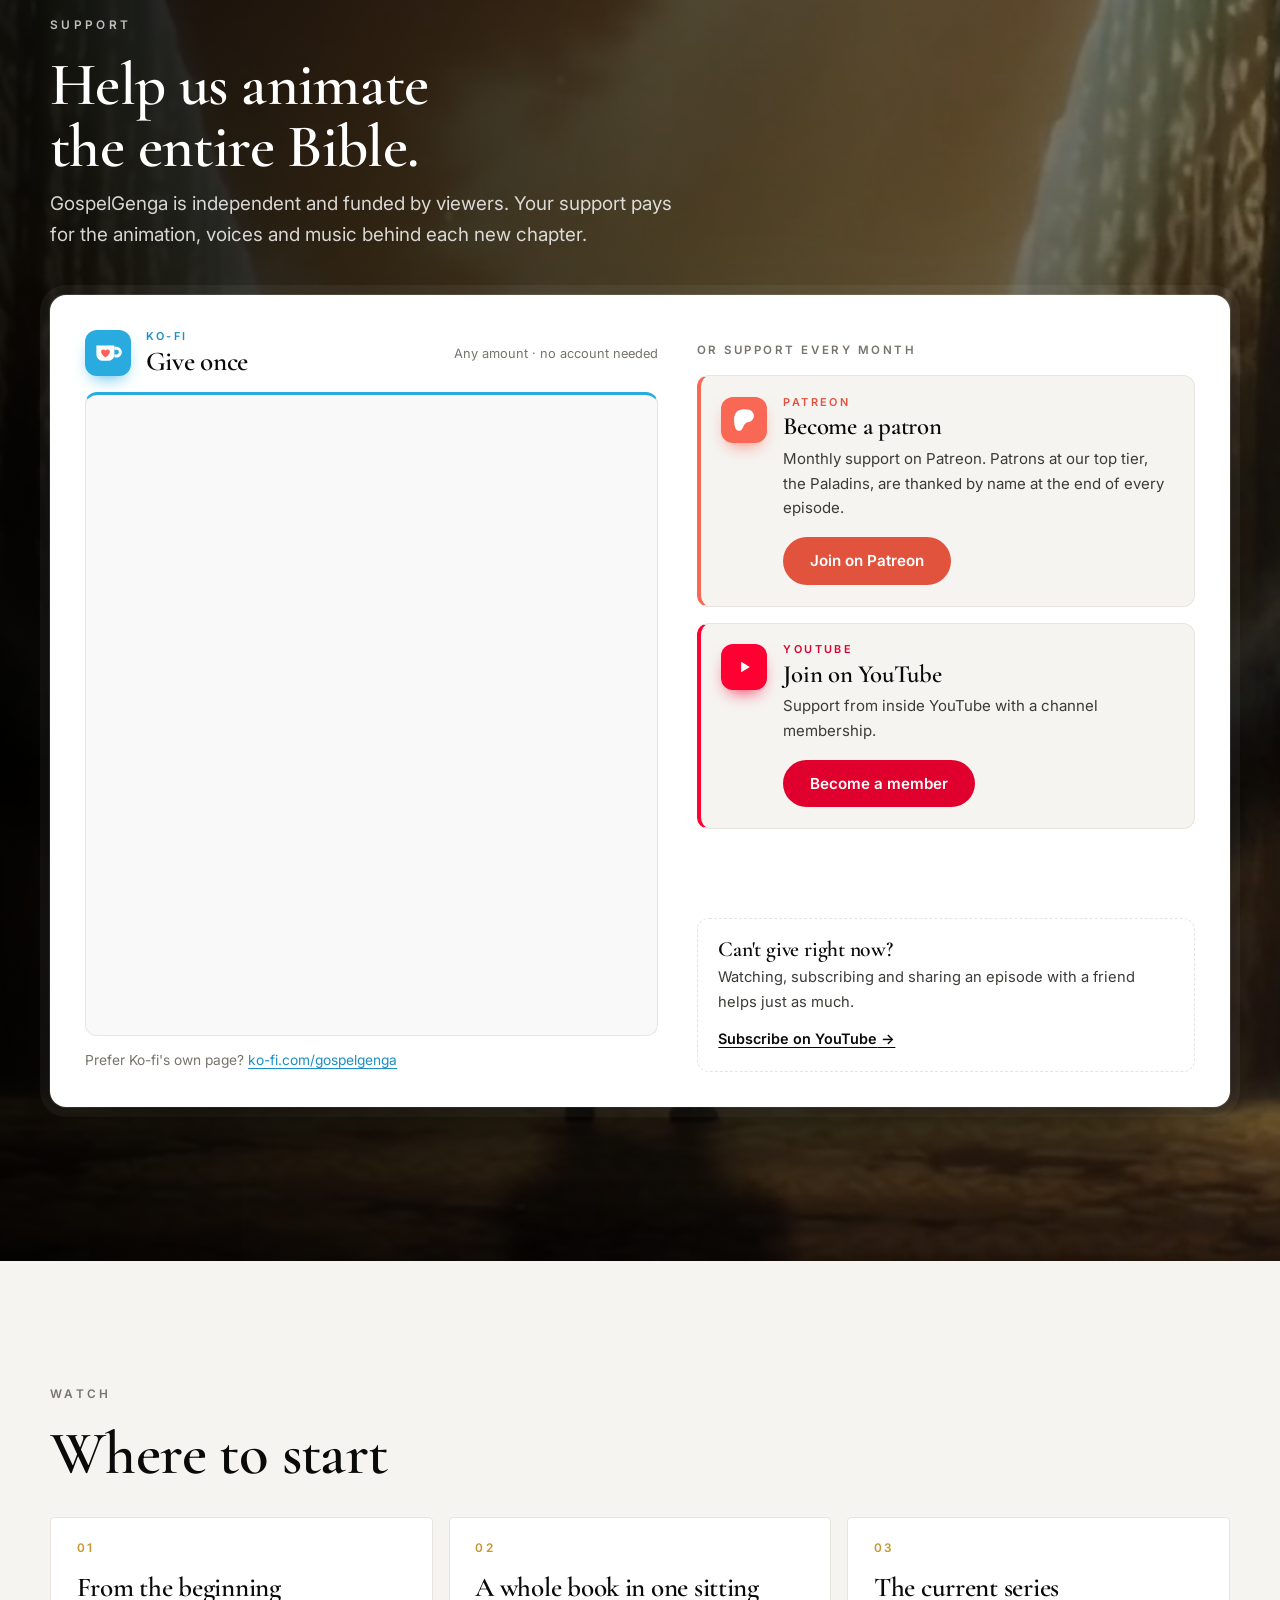
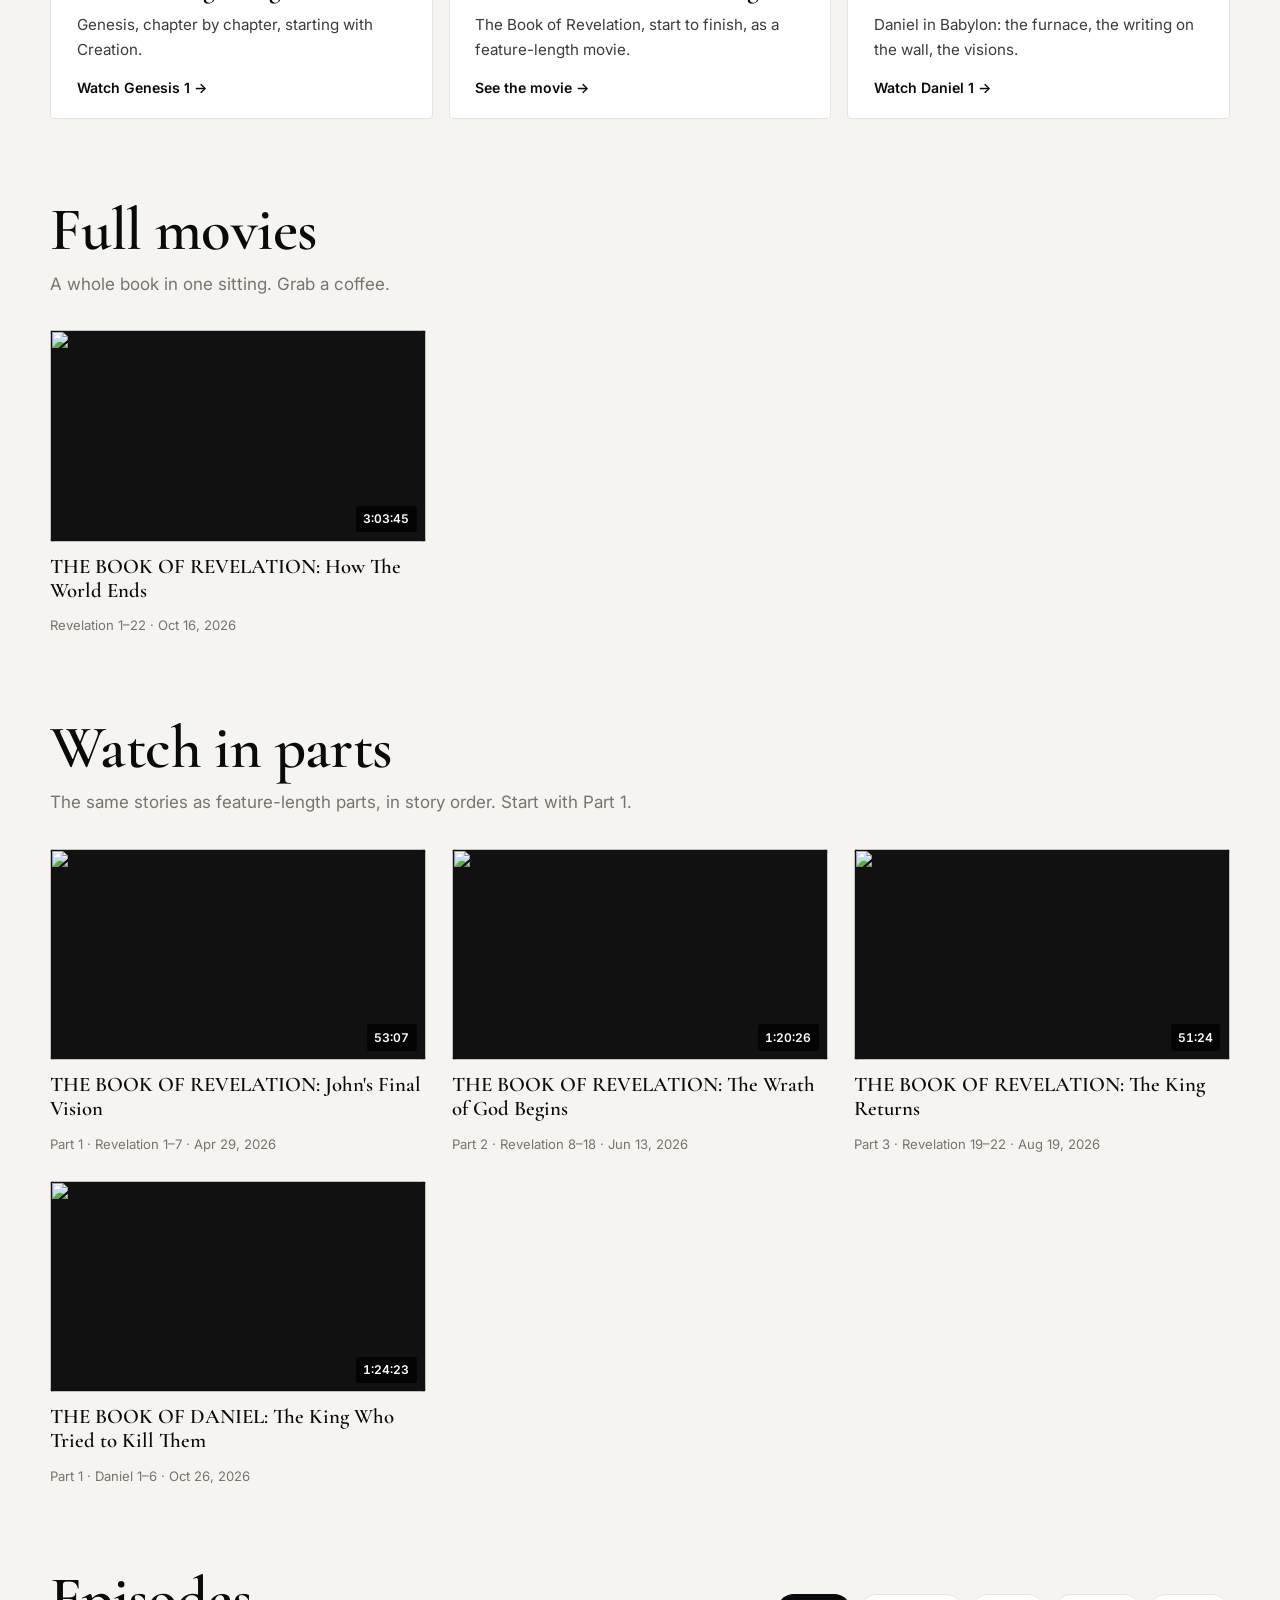
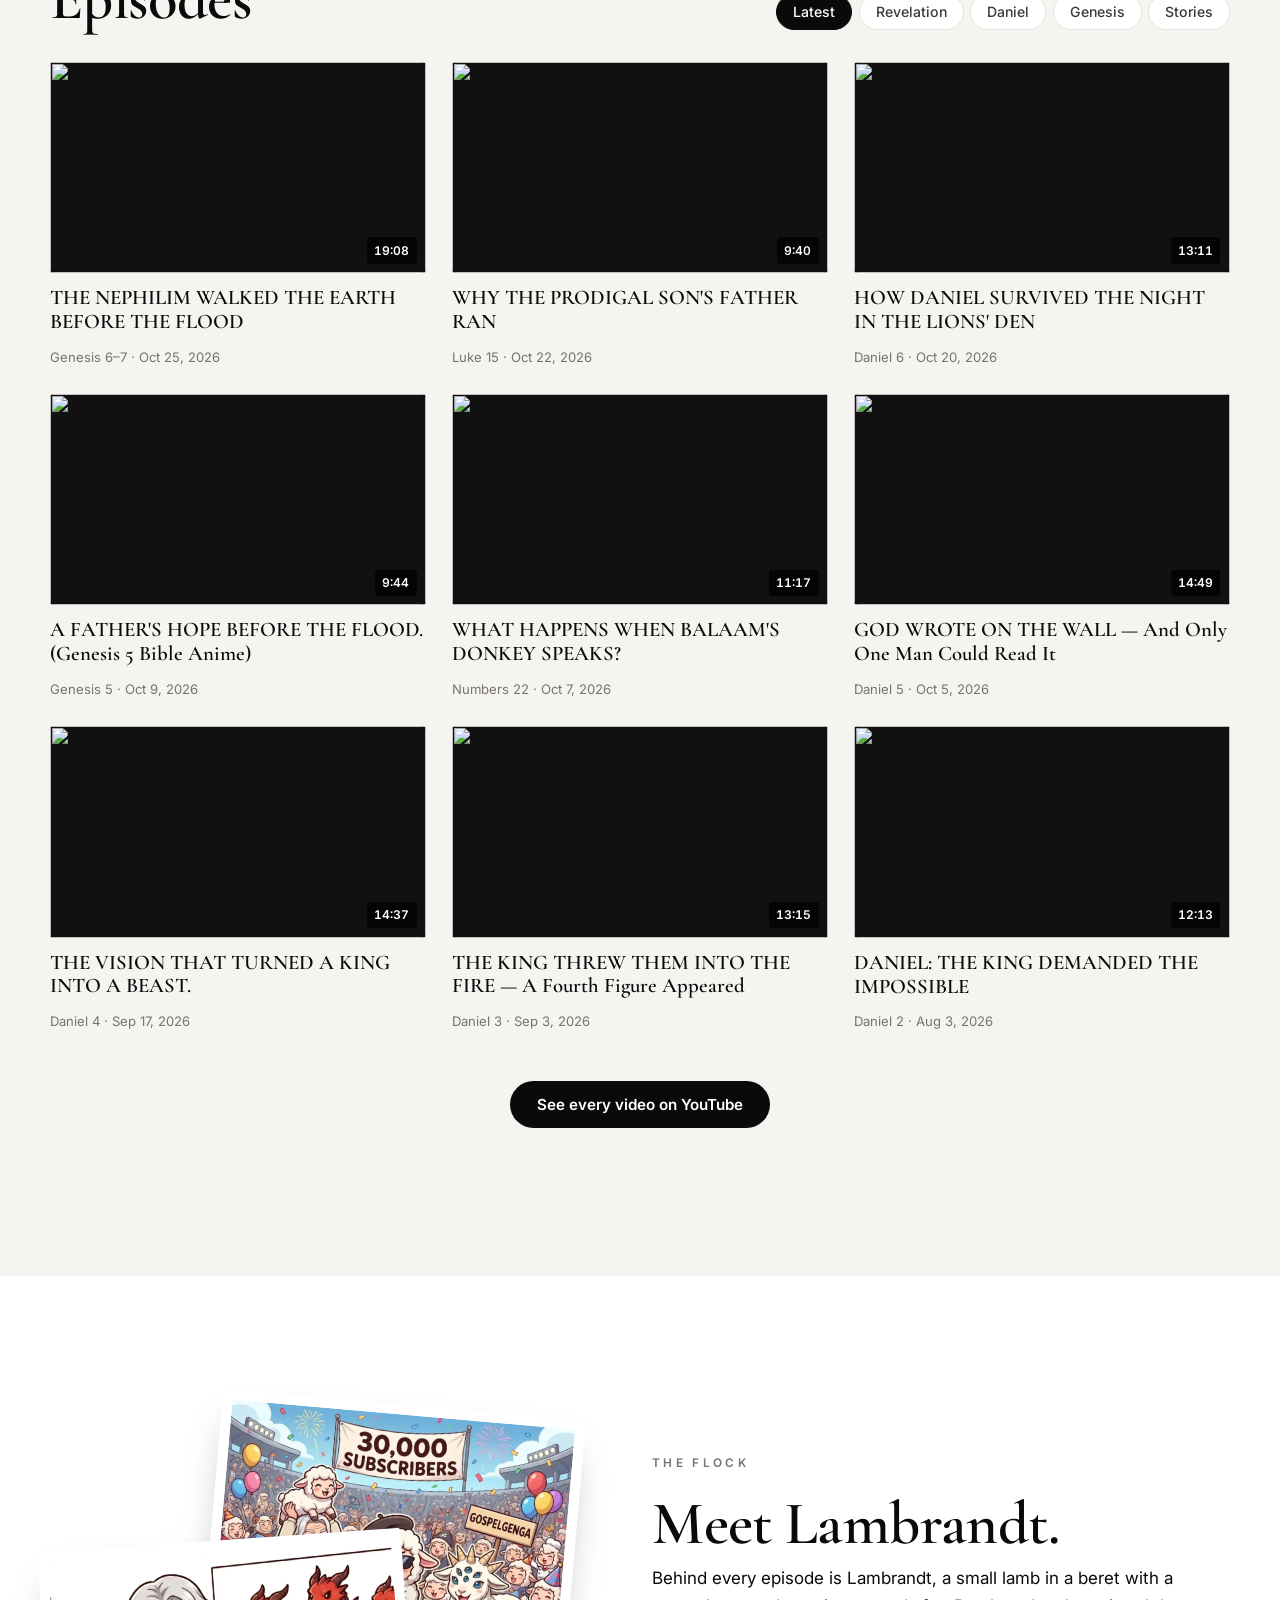
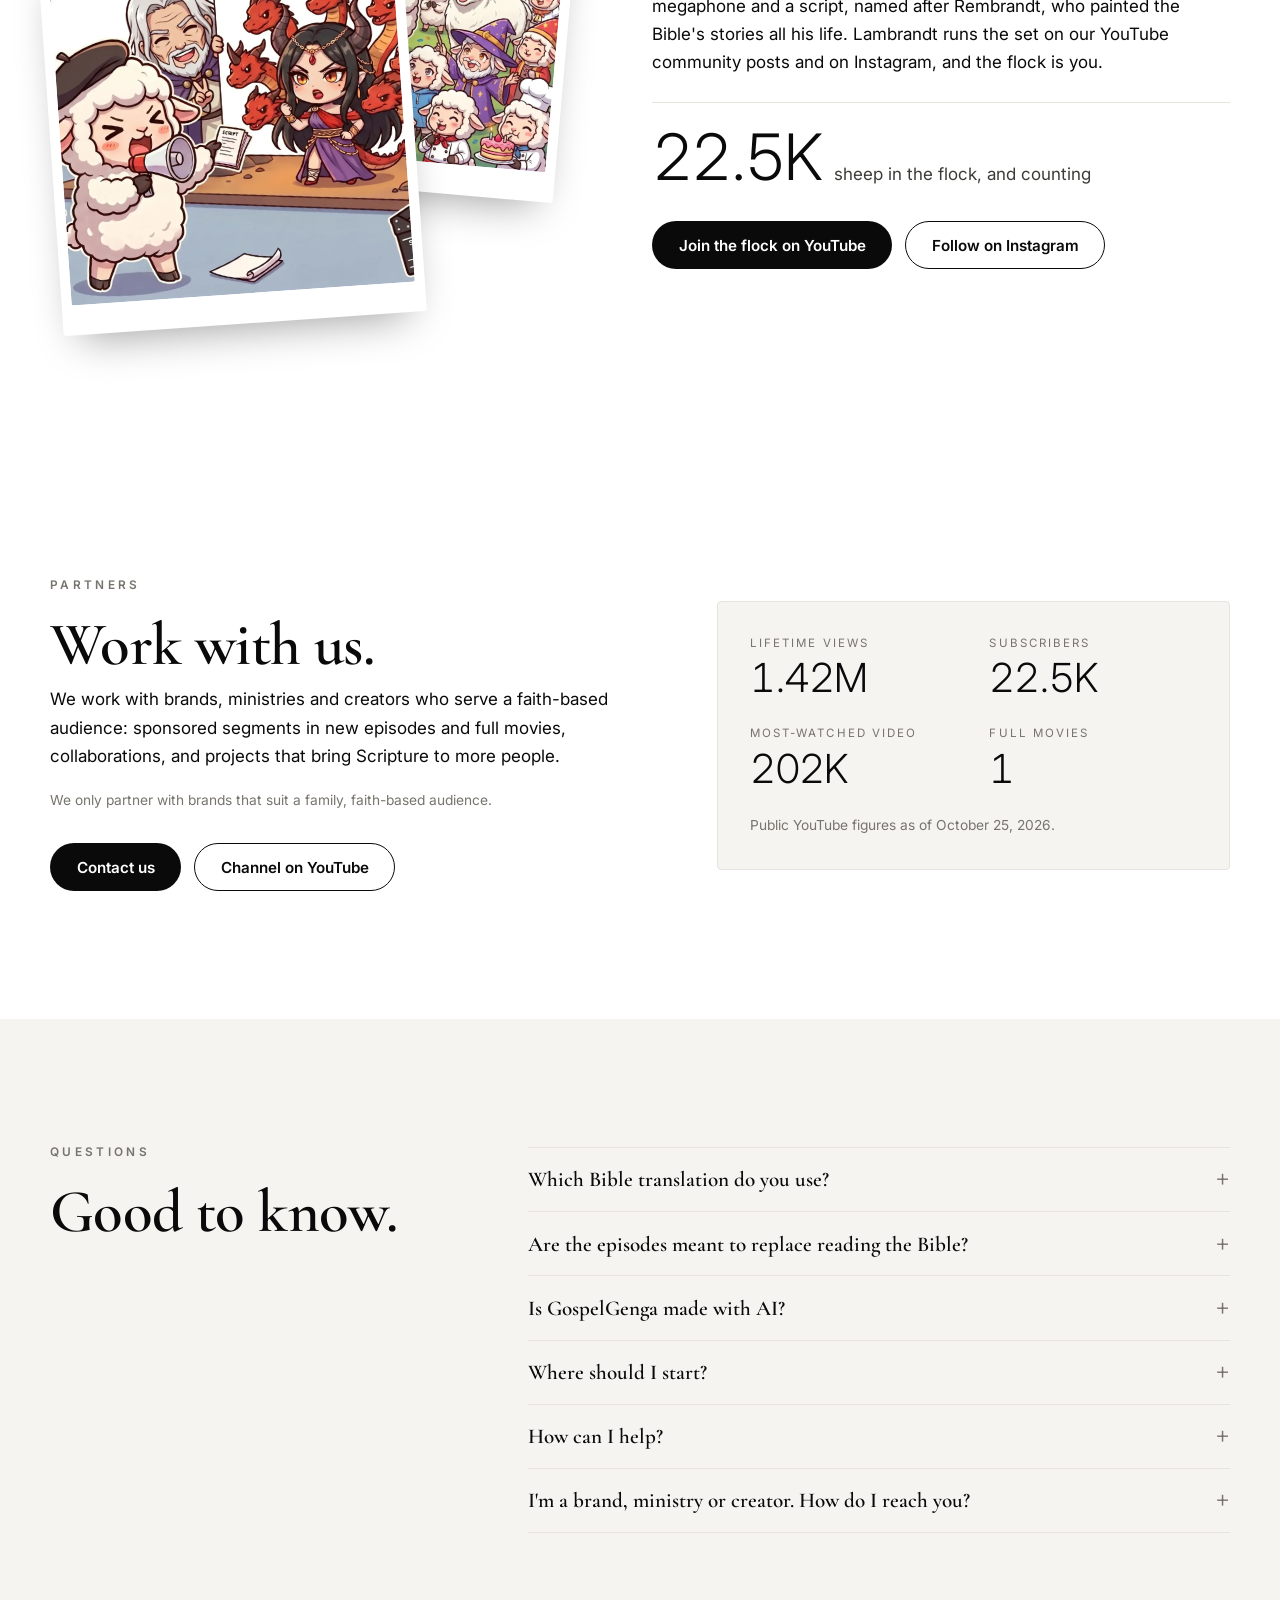
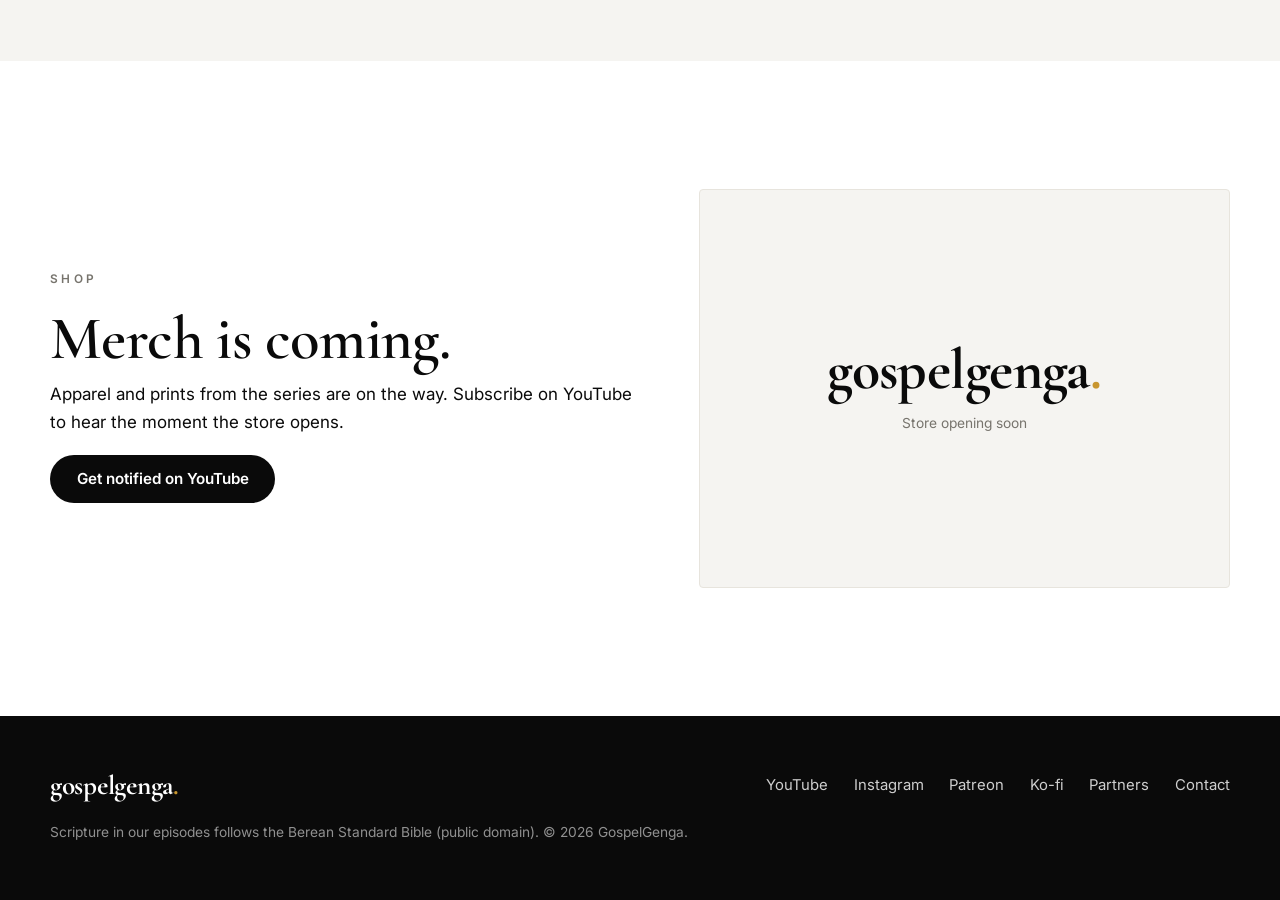
==== commit 13728bde: "Update site: chapter section 30% smaller (Xand 2026-10-26)" ====
--- a/index.html
+++ b/index.html
@@ -19,7 +19,7 @@
 <link rel="preconnect" href="https://fonts.googleapis.com">
 <link rel="preconnect" href="https://fonts.gstatic.com" crossorigin>
 <link href="https://fonts.googleapis.com/css2?family=Cormorant+Garamond:ital,wght@0,500;0,600;0,700;1,500&family=Inter:wght@300;400;500;600&family=Caveat:wght@500;600&display=swap" rel="stylesheet">
-<link rel="stylesheet" href="styles.css?v=7">
+<link rel="stylesheet" href="styles.css?v=8">
 <script type="application/ld+json">
 {"@context": "https://schema.org", "@graph": [
   {"@type": "Organization", "@id": "https://gospelgenga.com/#org", "name": "GospelGenga", "url": "https://gospelgenga.com/",
--- a/styles.css
+++ b/styles.css
@@ -128,47 +128,47 @@
 .tracker .of { color: var(--ink-2); }
 .bar { height: 6px; background: var(--paper-2); border: 1px solid var(--line); border-radius: 99px; overflow: hidden; margin: 1rem 0 .8rem; }
 .bar i { display: block; height: 100%; width: 0; background: var(--ink); border-radius: 99px; }
-.testament { display: flex; align-items: baseline; justify-content: space-between; gap: 1rem; margin: 2.8rem 0 1.1rem; padding-bottom: .8rem; border-bottom: 1px solid var(--line); }
-.testament h3 { font-size: 2.1rem; }
-.testament .small { font-size: 1.02rem; }
-.books { display: grid; grid-template-columns: repeat(auto-fill, minmax(158px, 1fr)); gap: 8px; }
-.book { position: relative; padding: 1rem 1.05rem 1.15rem; border: 1px solid var(--line); border-radius: 3px; overflow: hidden; background: #fff; color: inherit; font: inherit; text-align: left; }
+.testament { display: flex; align-items: baseline; justify-content: space-between; gap: 1rem; margin: 2.4rem 0 1rem; padding-bottom: .7rem; border-bottom: 1px solid var(--line); }
+.testament h3 { font-size: 1.5rem; }
+.testament .small { font-size: .9rem; }
+.books { display: grid; grid-template-columns: repeat(auto-fill, minmax(120px, 1fr)); gap: 6px; }
+.book { position: relative; padding: .72rem .78rem .85rem; border: 1px solid var(--line); border-radius: 3px; overflow: hidden; background: #fff; color: inherit; font: inherit; text-align: left; }
 button.book { cursor: pointer; transition: border-color .15s, box-shadow .15s; scroll-margin-top: 110px; }
-button.book::after { content: ""; position: absolute; top: 1.2rem; right: .95rem; width: 8px; height: 8px; border-right: 1.5px solid currentColor; border-bottom: 1.5px solid currentColor; transform: rotate(45deg); opacity: .45; transition: transform .2s; }
+button.book::after { content: ""; position: absolute; top: .85rem; right: .7rem; width: 6px; height: 6px; border-right: 1.5px solid currentColor; border-bottom: 1.5px solid currentColor; transform: rotate(45deg); opacity: .45; transition: transform .2s; }
 button.book:hover { border-color: var(--ink); }
 button.book.done:hover { box-shadow: 0 0 0 2px var(--gold); }
 button.book.open { box-shadow: 0 0 0 2px var(--ink); }
 button.book.done.open { box-shadow: 0 0 0 2px var(--gold); }
 button.book.open::after { transform: translateY(3px) rotate(-135deg); }
 button.book:focus-visible, .ch:focus-visible, .bp-row:focus-visible { outline: 2px solid var(--gold); outline-offset: 2px; }
-.books-hint { margin: 0 0 -1rem; font-size: 1.02rem; }
+.books-hint { margin: 0 0 -1rem; font-size: .9rem; }
 .book-panel { grid-column: 1 / -1; margin: 4px 0 10px; padding: 1.4rem clamp(1rem, 3vw, 1.8rem) 1.6rem; background: #fff; border: 1px solid var(--ink); border-radius: 4px; animation: drop .25s ease; }
 @keyframes drop { from { opacity: 0; transform: translateY(-6px); } }
 .bp-head { display: flex; justify-content: space-between; align-items: flex-start; gap: 1rem; margin-bottom: 1rem; }
-.bp-head h4 { margin: 0 0 .3rem; font: 600 2.5rem/1 var(--serif); }
-.bp-head .small { font-size: 1rem; }
+.bp-head h4 { margin: 0 0 .2rem; font: 600 1.75rem/1 var(--serif); }
+.bp-head .small { font-size: .88rem; }
 .bp-close { border: 1px solid var(--line); background: #fff; width: 36px; height: 36px; border-radius: 50%; font-size: 1.3rem; line-height: 1; cursor: pointer; color: var(--ink); flex: none; }
 .bp-close:hover { border-color: var(--ink); }
-.bp-chapters { display: flex; flex-wrap: wrap; gap: 6px; }
-.ch { width: 2.9rem; height: 2.9rem; display: grid; place-items: center; border: 1px solid var(--line); border-radius: 4px; font: 500 1rem/1 var(--sans); color: #a9a59c; font-variant-numeric: tabular-nums; text-decoration: none; }
+.bp-chapters { display: flex; flex-wrap: wrap; gap: 4px; }
+.ch { width: 2.1rem; height: 2.1rem; display: grid; place-items: center; border: 1px solid var(--line); border-radius: 3px; font: 500 .85rem/1 var(--sans); color: #a9a59c; font-variant-numeric: tabular-nums; text-decoration: none; }
 .ch.done { background: var(--ink); border-color: var(--ink); color: #fff; }
 .ch.done:hover { background: var(--gold); border-color: var(--gold); }
-.bp-sub { margin: 1.8rem 0 .9rem; font: 600 .86rem/1 var(--sans); letter-spacing: .22em; text-transform: uppercase; color: var(--muted); }
-.bp-list { display: grid; grid-template-columns: repeat(auto-fill, minmax(380px, 1fr)); gap: .9rem 1.6rem; }
-.bp-row { display: grid; grid-template-columns: 168px 1fr; gap: 1.1rem; align-items: center; text-decoration: none; padding: .35rem; margin: -.35rem; border-radius: 4px; }
+.bp-sub { margin: 1.4rem 0 .7rem; font: 600 .75rem/1 var(--sans); letter-spacing: .22em; text-transform: uppercase; color: var(--muted); }
+.bp-list { display: grid; grid-template-columns: repeat(auto-fill, minmax(300px, 1fr)); gap: .6rem 1.2rem; }
+.bp-row { display: grid; grid-template-columns: 120px 1fr; gap: .8rem; align-items: center; text-decoration: none; padding: .35rem; margin: -.35rem; border-radius: 4px; }
 .bp-row:hover { background: var(--paper-2); }
-.bp-row img { width: 168px; aspect-ratio: 16 / 9; object-fit: cover; border-radius: 3px; background: #111; }
-.bp-ch { display: block; font-size: .92rem; color: var(--muted); margin-bottom: .2rem; font-variant-numeric: tabular-nums; }
-.bp-t { display: block; font: 600 1.32rem/1.15 var(--serif); }
-.book b { display: block; font: 600 1.32rem/1.15 var(--serif); margin-bottom: .2rem; }
-.book span { font-size: .95rem; color: var(--muted); font-variant-numeric: tabular-nums; }
-.book i { position: absolute; left: 0; bottom: 0; height: 4px; background: var(--ink); }
+.bp-row img { width: 120px; aspect-ratio: 16 / 9; object-fit: cover; border-radius: 3px; background: #111; }
+.bp-ch { display: block; font-size: .8rem; color: var(--muted); margin-bottom: .2rem; font-variant-numeric: tabular-nums; }
+.bp-t { display: block; font: 600 1.1rem/1.15 var(--serif); }
+.book b { display: block; font: 600 1.1rem/1.15 var(--serif); margin-bottom: .1rem; }
+.book span { font-size: .8rem; color: var(--muted); font-variant-numeric: tabular-nums; }
+.book i { position: absolute; left: 0; bottom: 0; height: 3px; background: var(--ink); }
 .book.none { color: #a9a59c; }
 .book.done { background: var(--ink); color: #fff; border-color: var(--ink); }
 .book.done span { color: rgba(255, 255, 255, .7); }
 .book.done i { background: var(--gold); }
-.legend { display: flex; gap: 1.6rem; align-items: center; margin-top: 1.4rem; flex-wrap: wrap; font-size: 1rem; }
-.legend .k { display: inline-block; width: 15px; height: 15px; border-radius: 2px; margin-right: .4rem; vertical-align: -1px; border: 1px solid var(--line); }
+.legend { display: flex; gap: 1.6rem; align-items: center; margin-top: 1.2rem; flex-wrap: wrap; font-size: .88rem; }
+.legend .k { display: inline-block; width: 12px; height: 12px; border-radius: 2px; margin-right: .4rem; vertical-align: -1px; border: 1px solid var(--line); }
 .legend .k.done { background: var(--ink); border-color: var(--ink); }
 .legend .k.some { background: linear-gradient(90deg, var(--ink) 40%, #fff 40%); }
 
@@ -308,13 +308,13 @@
   .foot nav { justify-content: flex-start; }
   .tracker .big { font-size: 3.6rem; }
   .bp-list { grid-template-columns: 1fr; }
-  .bp-row { grid-template-columns: 120px 1fr; }
-  .bp-row img { width: 120px; }
+  .bp-row { grid-template-columns: 96px 1fr; }
+  .bp-row img { width: 96px; }
   .books { grid-template-columns: repeat(2, 1fr); }
-  .book b { font-size: 1.2rem; }
-  .ch { width: 2.6rem; height: 2.6rem; font-size: .95rem; }
-  .testament { flex-direction: column; gap: .2rem; }
-  .testament h3 { font-size: 1.8rem; }
+  .book b { font-size: 1rem; }
+  .ch { width: 2rem; height: 2rem; font-size: .82rem; }
+  .testament { flex-direction: column; gap: .1rem; }
+  .testament h3 { font-size: 1.35rem; }
   .kit { padding: 1.4rem; }
   .kit dd { font-size: 2rem; }
   .give-card { flex-direction: column; }
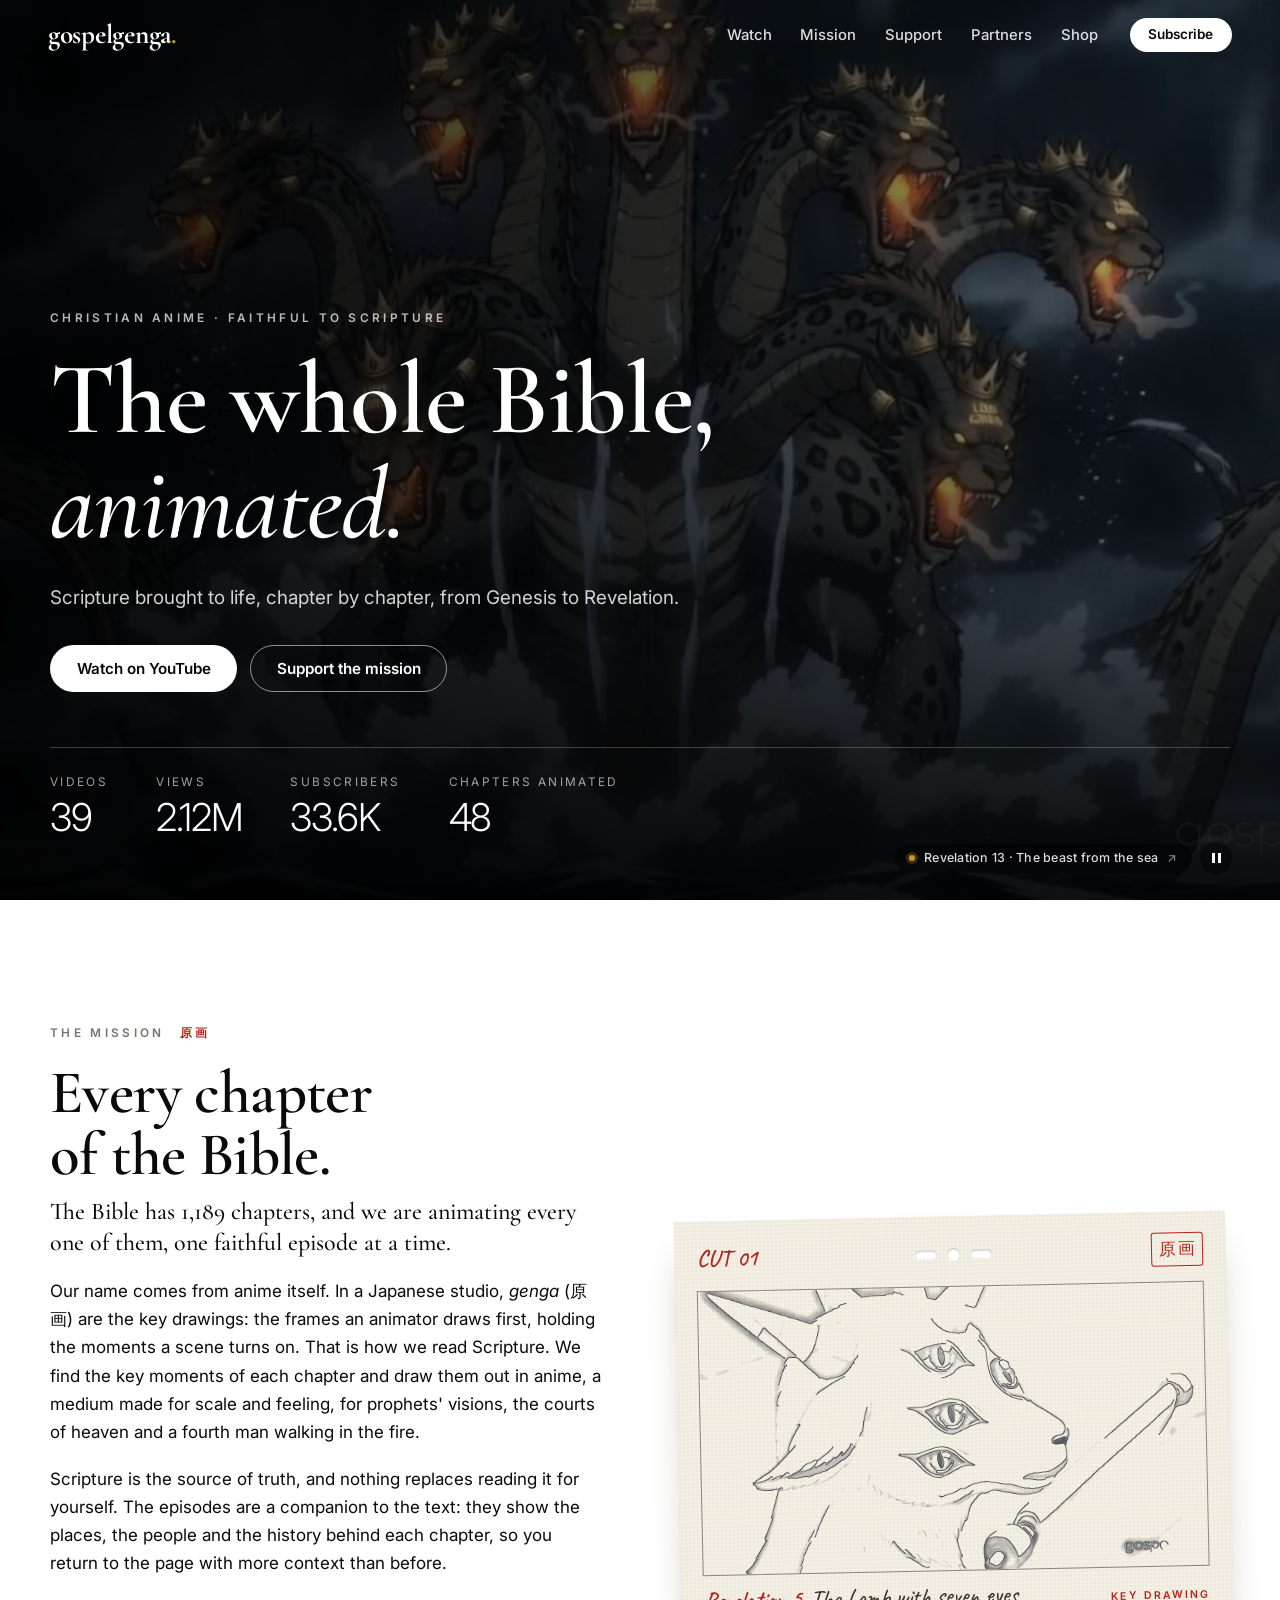
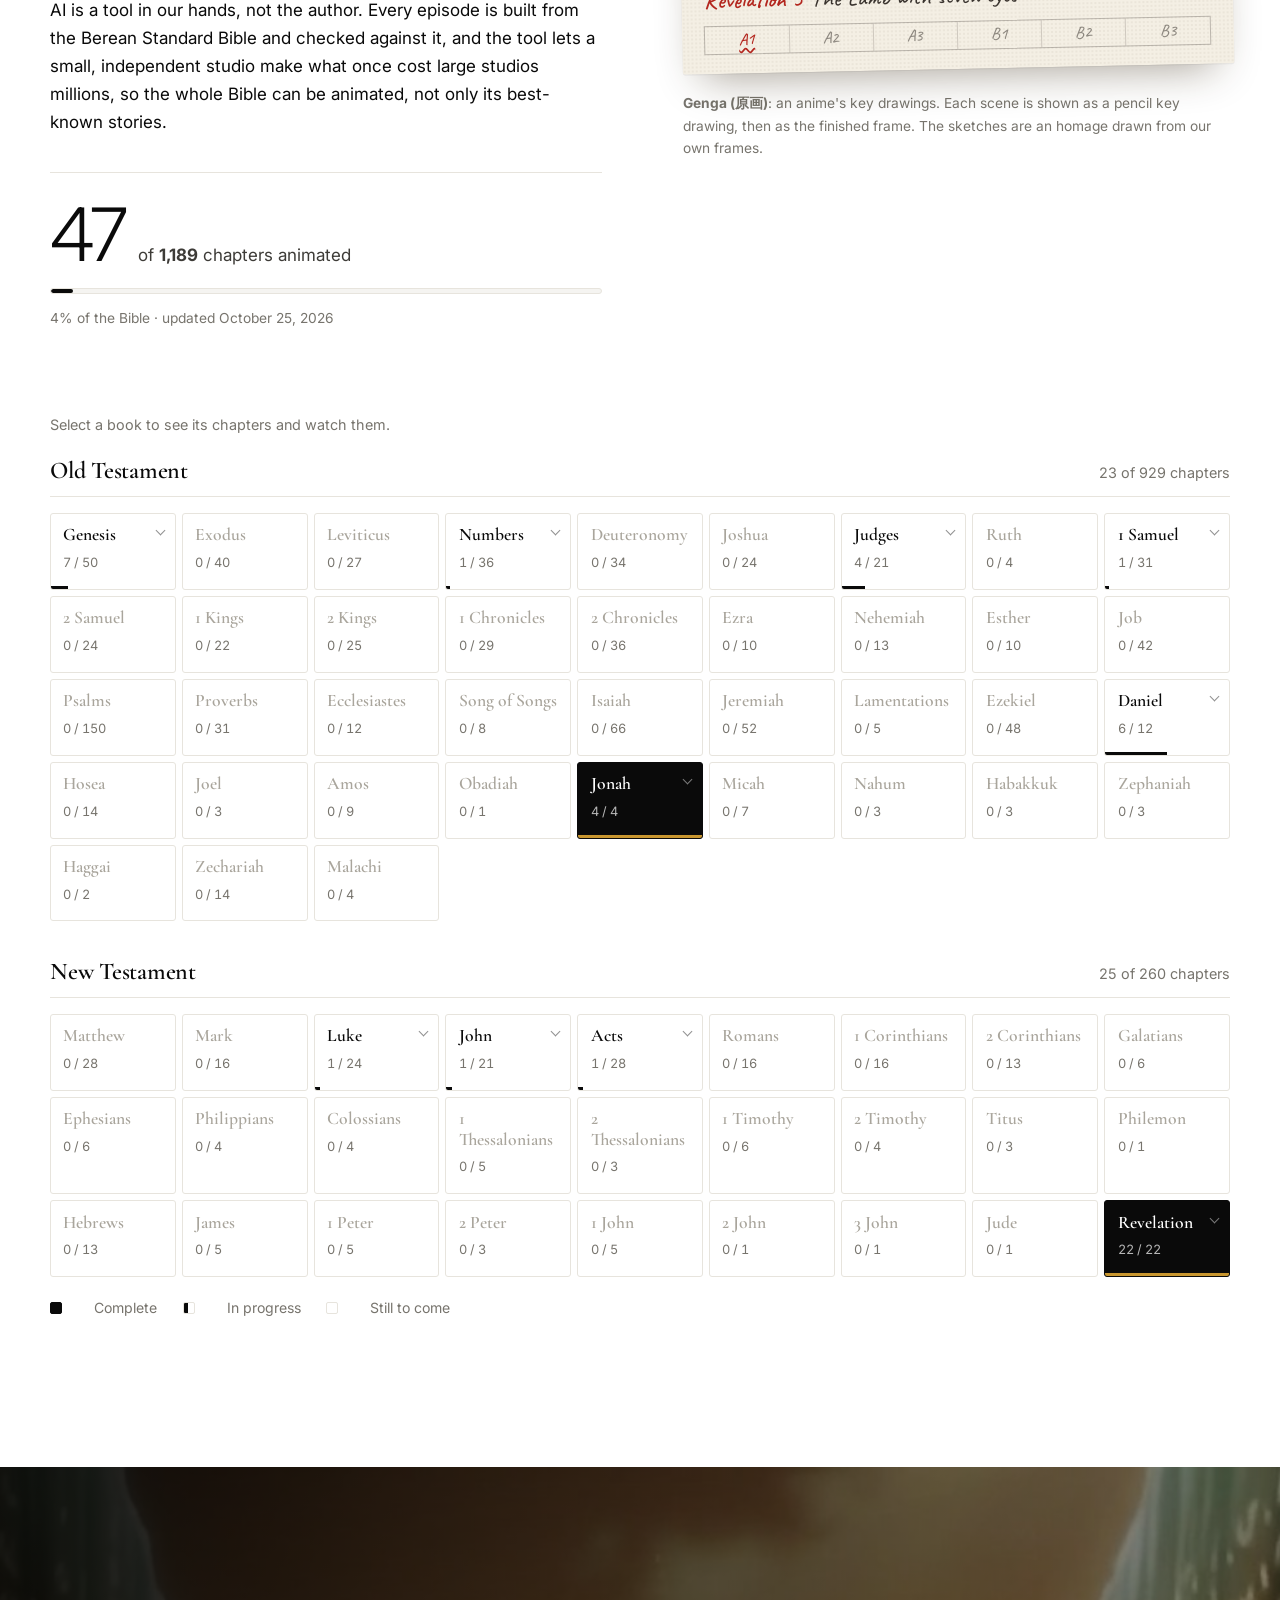
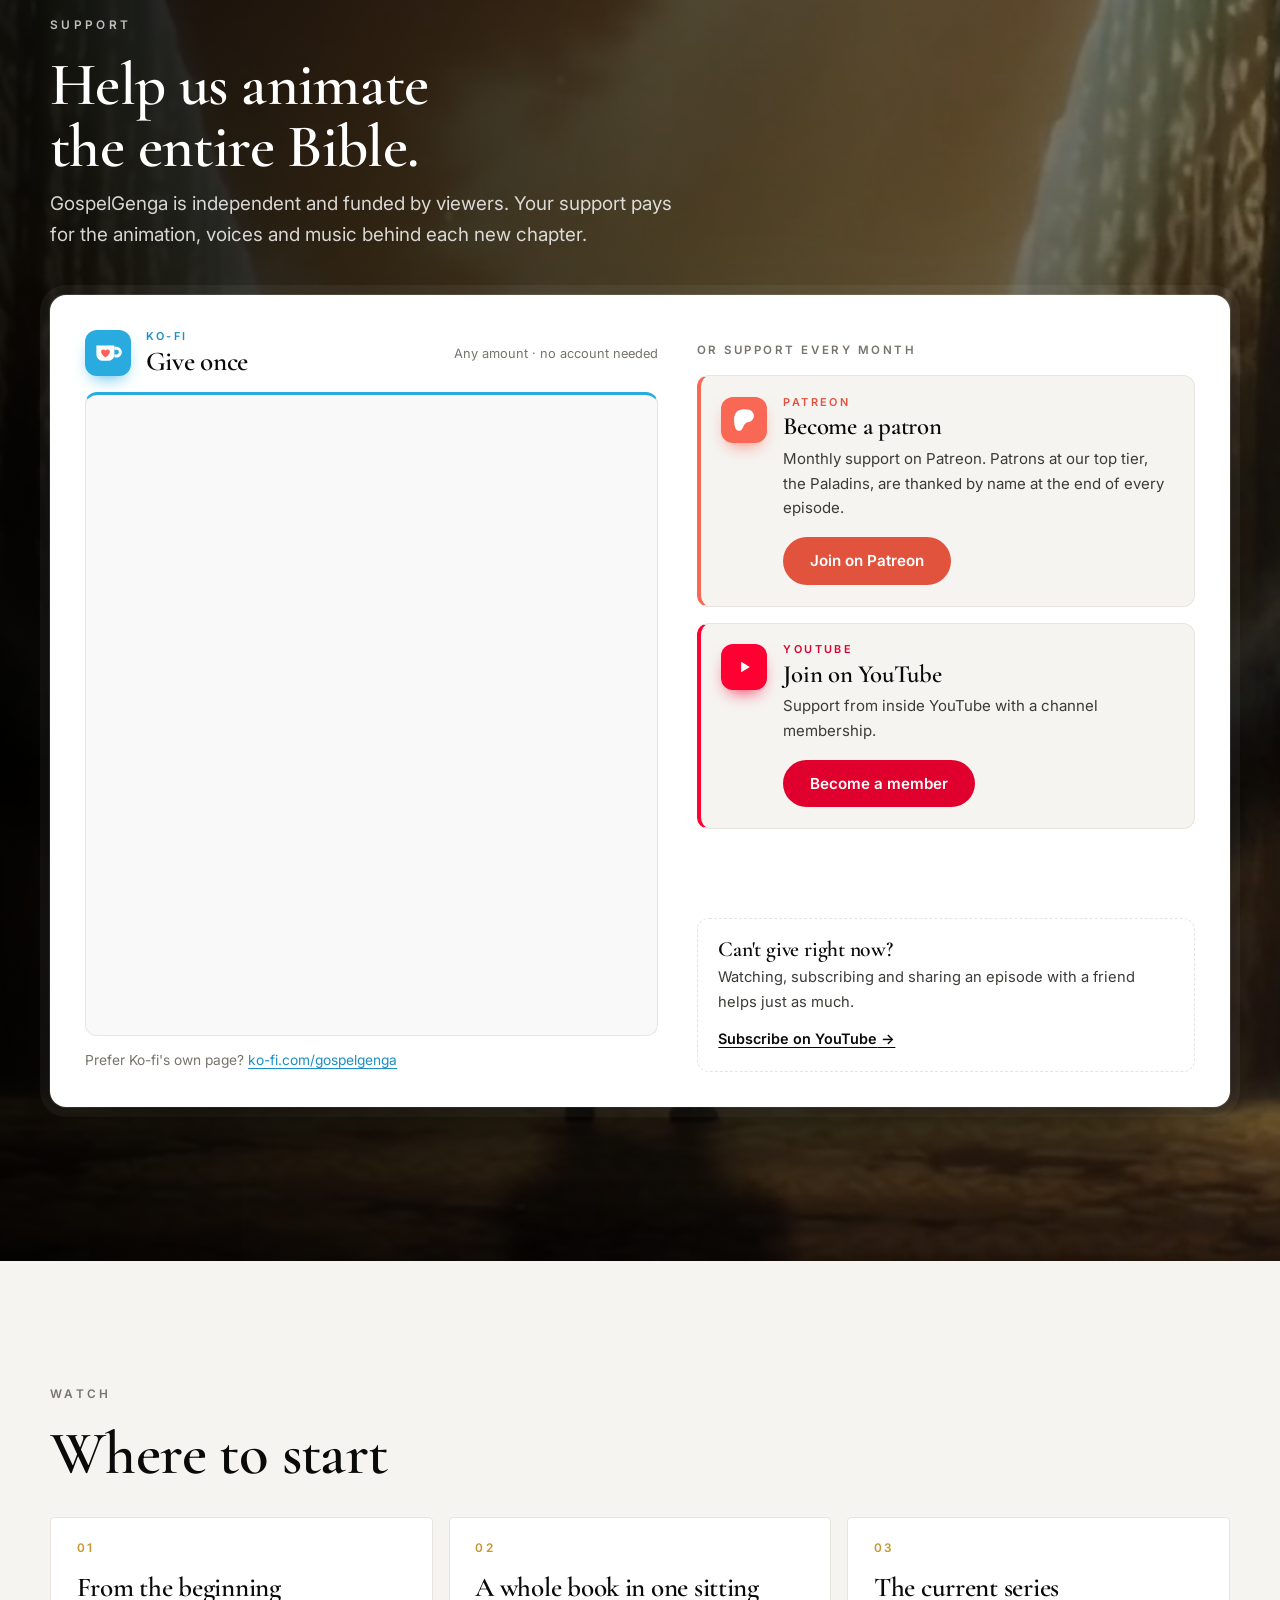
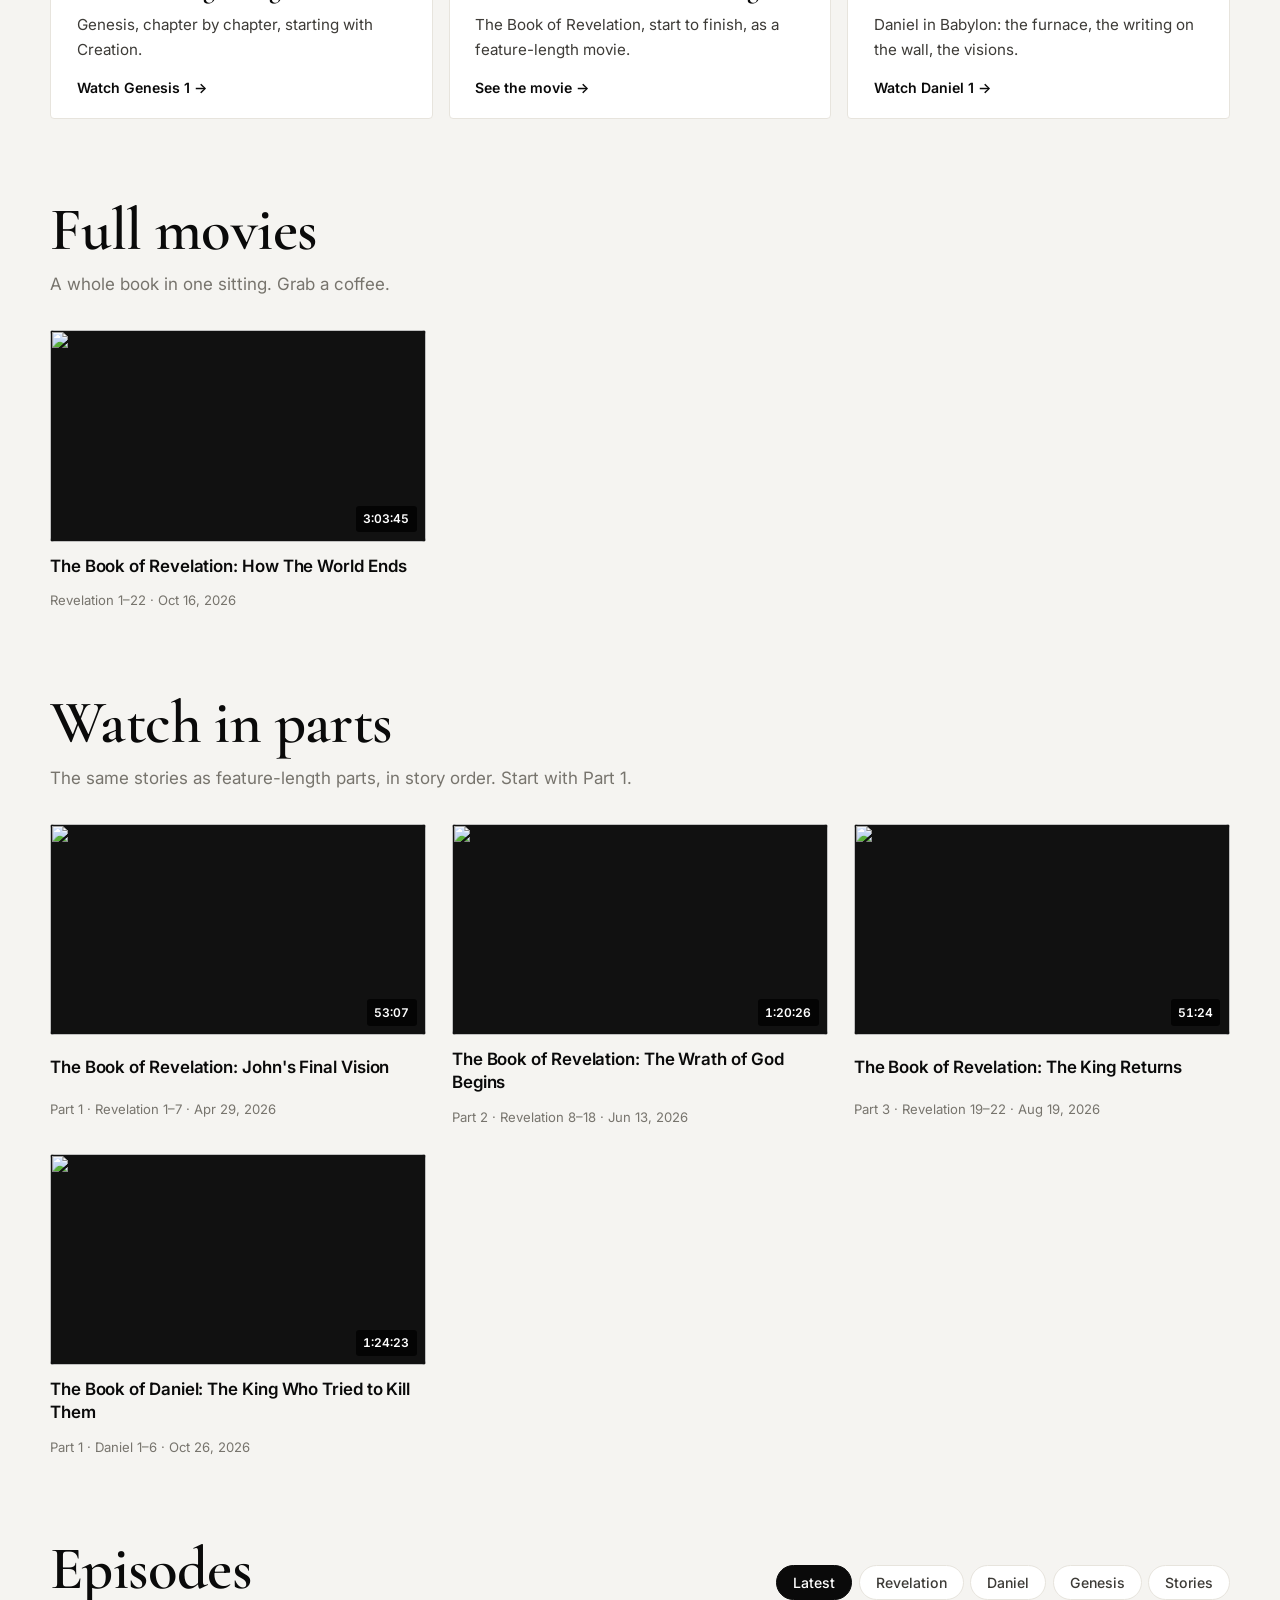
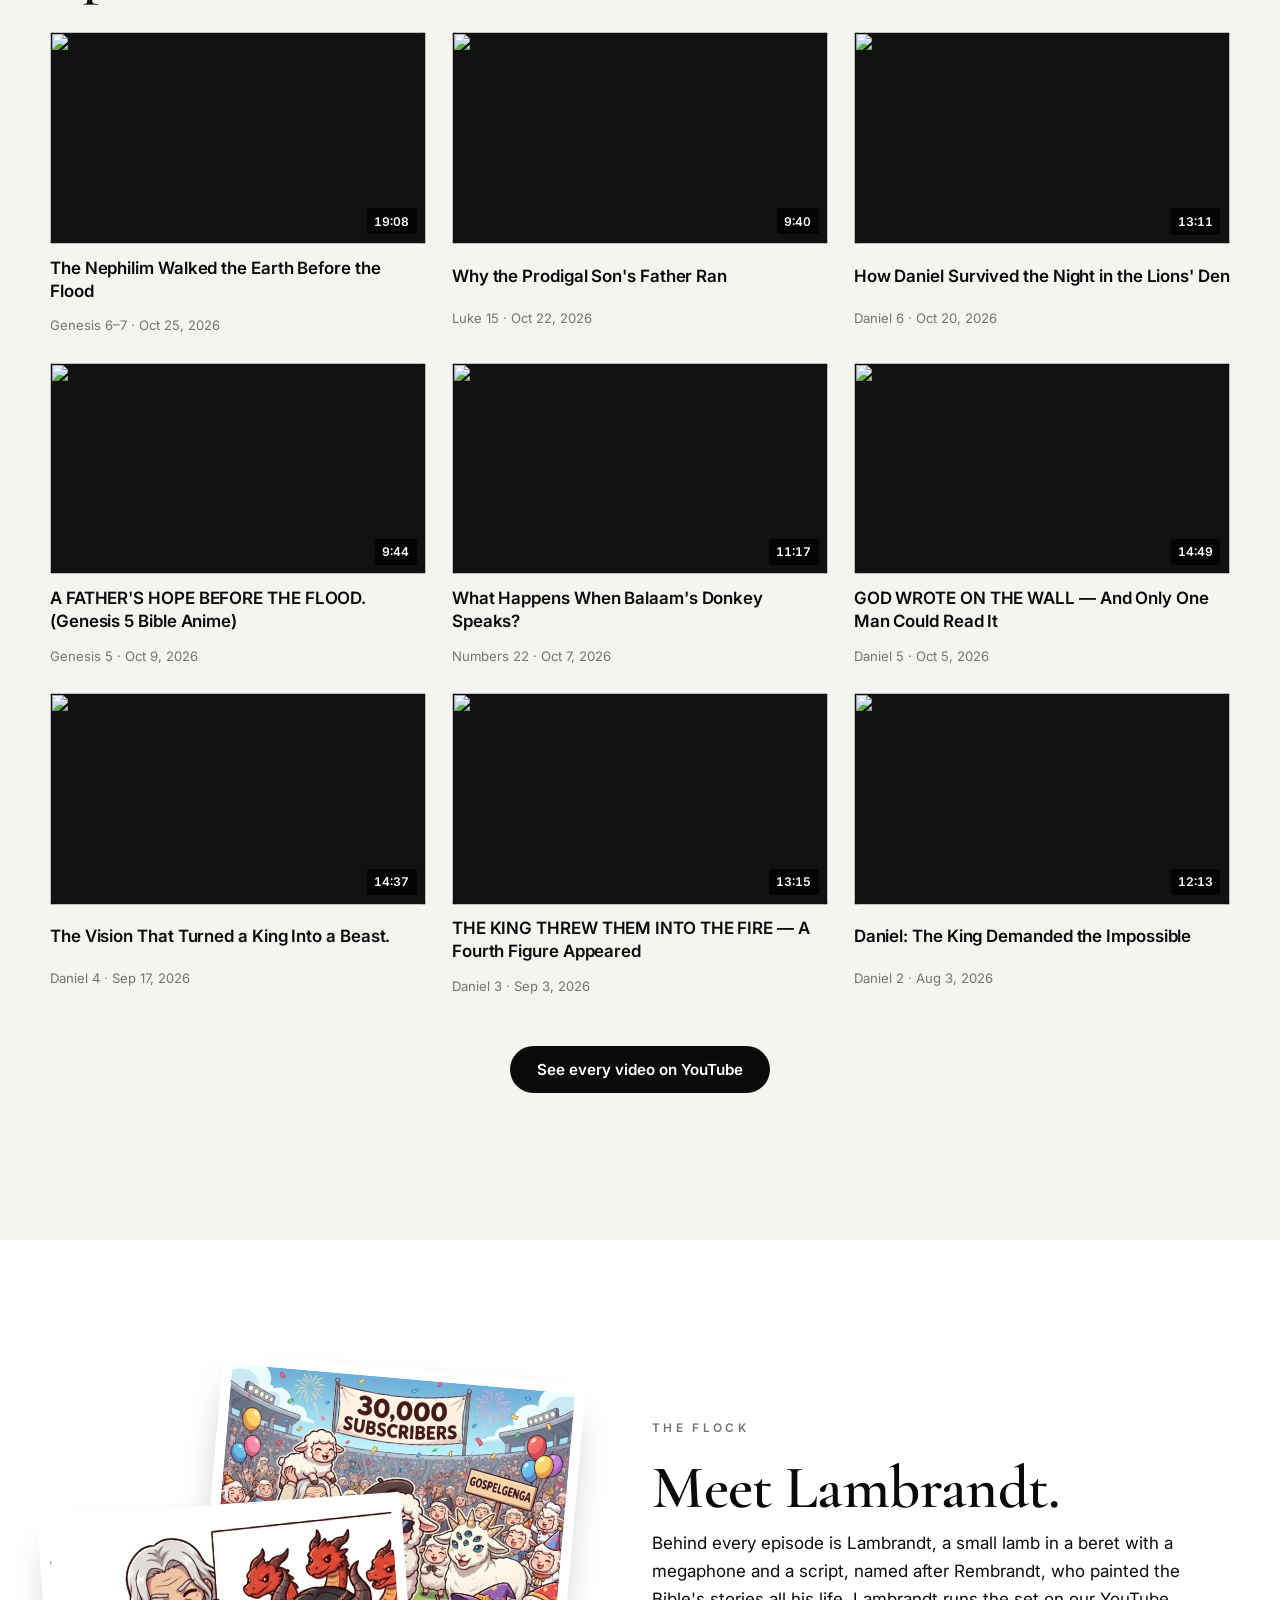
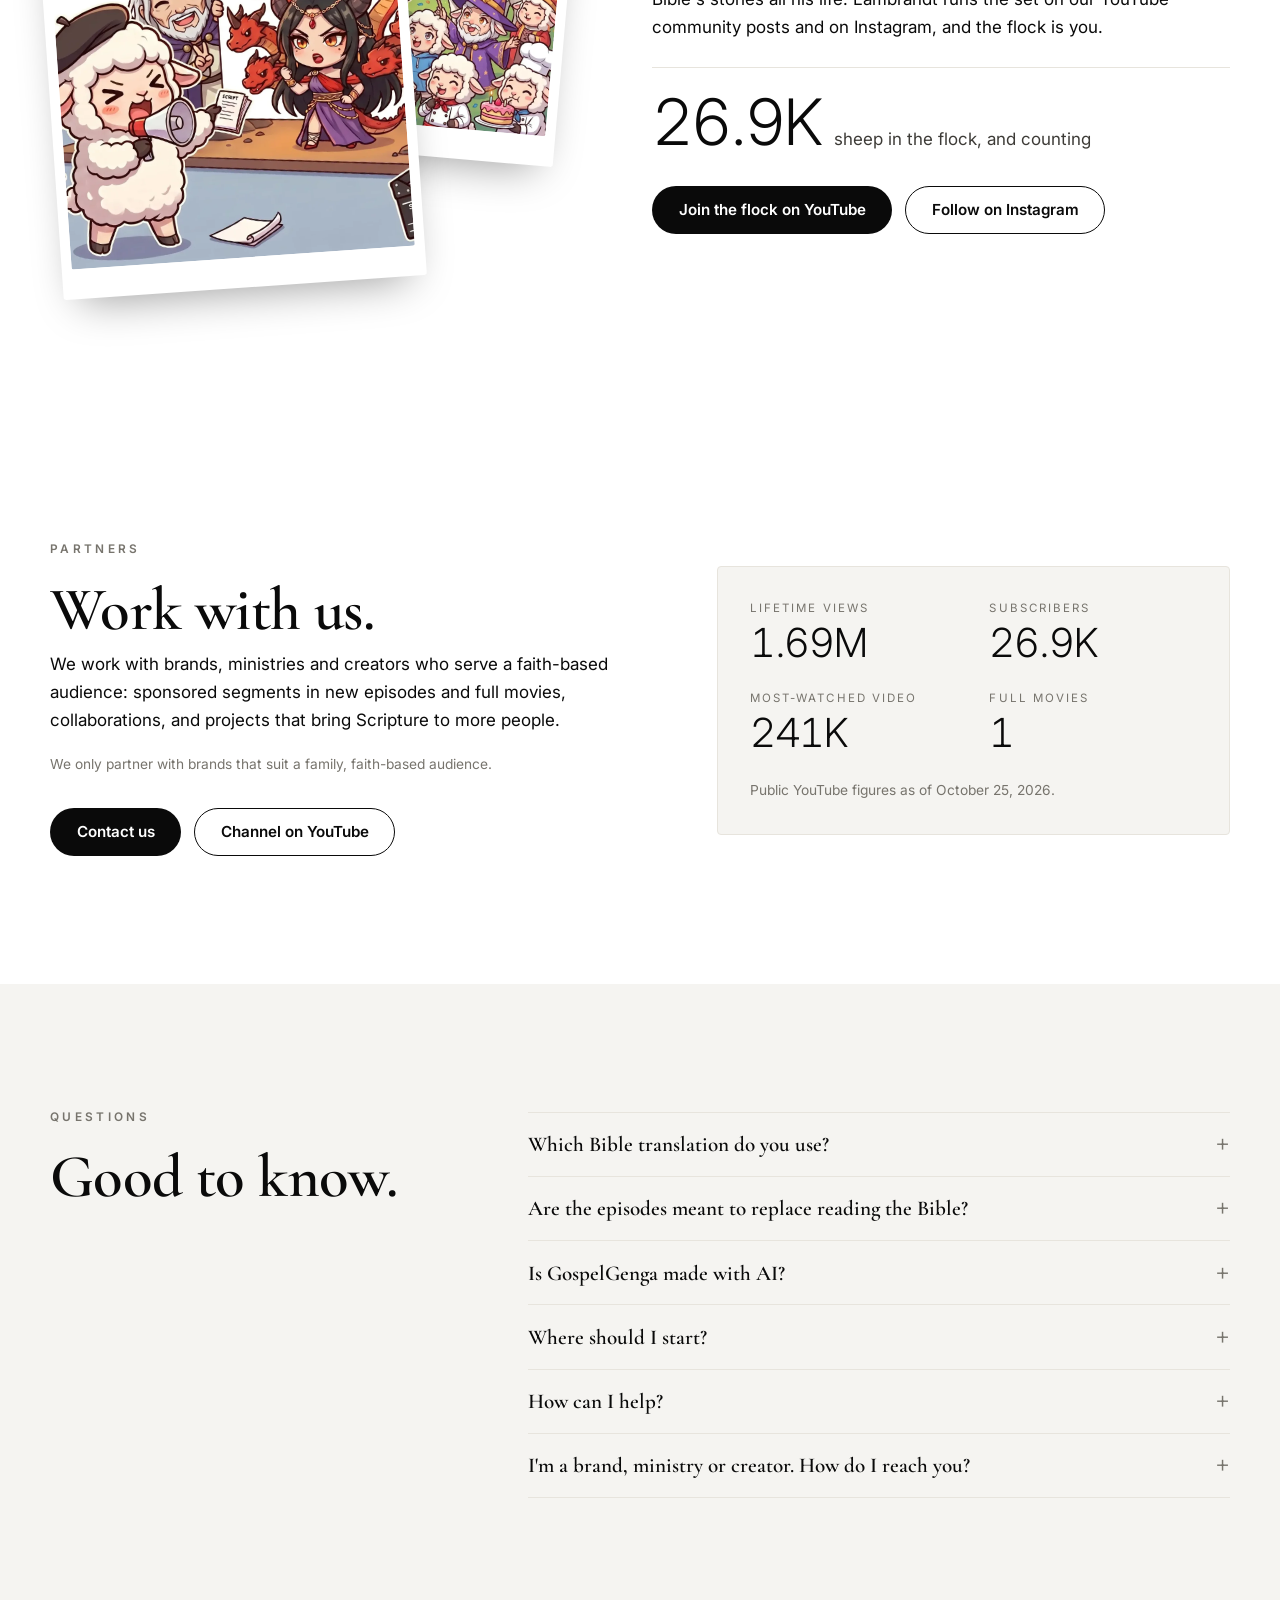
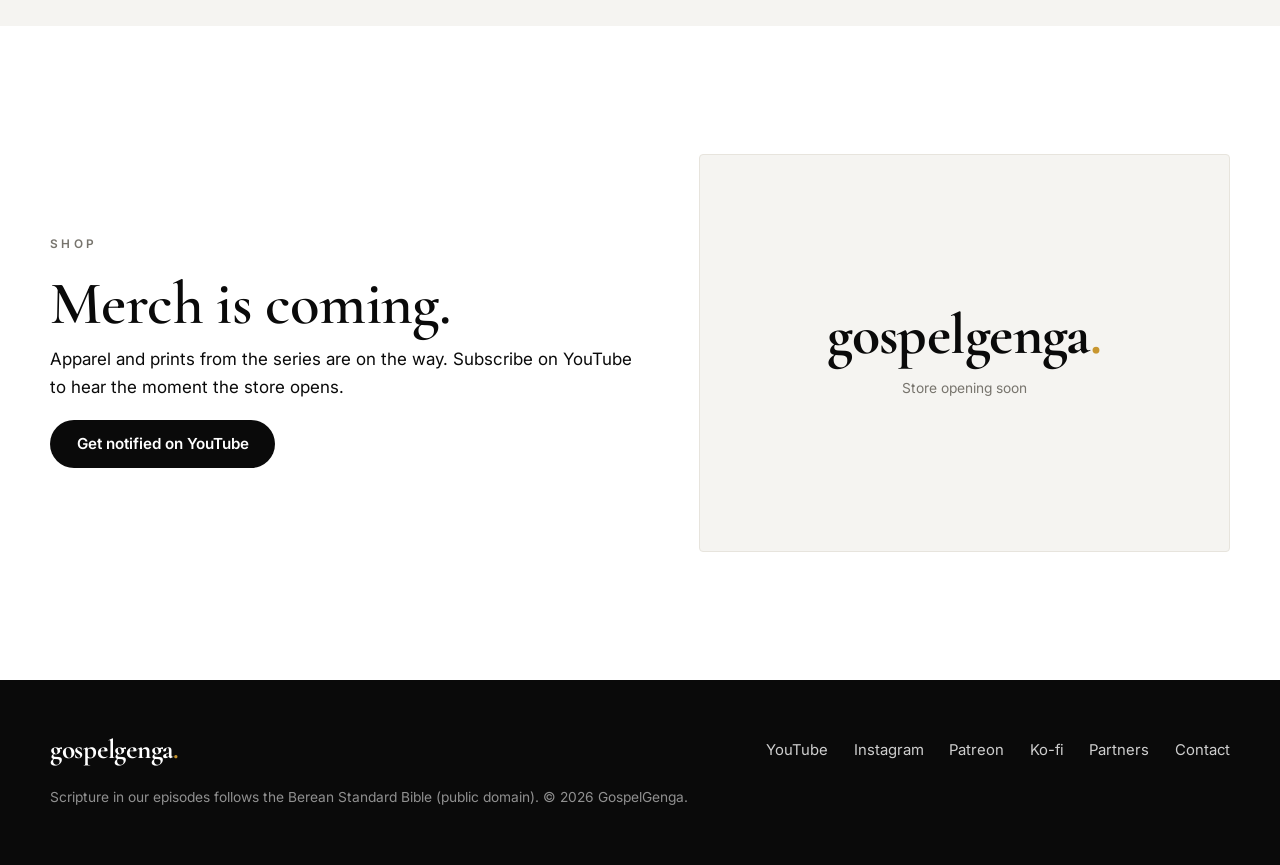
==== commit 99945025: "Update site: readable titles: sans font, title case (Xand 2026-10-26)" ====
--- a/index.html
+++ b/index.html
@@ -19,7 +19,7 @@
 <link rel="preconnect" href="https://fonts.googleapis.com">
 <link rel="preconnect" href="https://fonts.gstatic.com" crossorigin>
 <link href="https://fonts.googleapis.com/css2?family=Cormorant+Garamond:ital,wght@0,500;0,600;0,700;1,500&family=Inter:wght@300;400;500;600&family=Caveat:wght@500;600&display=swap" rel="stylesheet">
-<link rel="stylesheet" href="styles.css?v=8">
+<link rel="stylesheet" href="styles.css?v=9">
 <script type="application/ld+json">
 {"@context": "https://schema.org", "@graph": [
   {"@type": "Organization", "@id": "https://gospelgenga.com/#org", "name": "GospelGenga", "url": "https://gospelgenga.com/",
@@ -304,6 +304,6 @@
   </div>
 </footer>
 
-<script src="app.js?v=9" defer></script>
+<script src="app.js?v=10" defer></script>
 </body>
 </html>
--- a/styles.css
+++ b/styles.css
@@ -159,7 +159,7 @@
 .bp-row:hover { background: var(--paper-2); }
 .bp-row img { width: 120px; aspect-ratio: 16 / 9; object-fit: cover; border-radius: 3px; background: #111; }
 .bp-ch { display: block; font-size: .8rem; color: var(--muted); margin-bottom: .2rem; font-variant-numeric: tabular-nums; }
-.bp-t { display: block; font: 600 1.1rem/1.15 var(--serif); }
+.bp-t { display: block; font: 600 1rem/1.35 var(--sans); letter-spacing: -.005em; }
 .book b { display: block; font: 600 1.1rem/1.15 var(--serif); margin-bottom: .1rem; }
 .book span { font-size: .8rem; color: var(--muted); font-variant-numeric: tabular-nums; }
 .book i { position: absolute; left: 0; bottom: 0; height: 3px; background: var(--ink); }
@@ -181,7 +181,7 @@
 .thumb img { width: 100%; height: 100%; object-fit: cover; transition: transform .5s ease; }
 .card:hover .thumb img { transform: scale(1.035); }
 .dur { position: absolute; right: .6rem; bottom: .6rem; padding: .2rem .45rem; border-radius: 3px; background: rgba(0, 0, 0, .78); color: #fff; font-size: .75rem; font-weight: 600; }
-.card h4 { margin: 0; font: 600 1.3rem/1.15 var(--serif); }
+.card h4 { margin: 0; font: 600 1.06rem/1.35 var(--sans); letter-spacing: -.005em; }
 .card .meta { font-size: .82rem; color: var(--muted); }
 .row-head { display: flex; align-items: flex-end; justify-content: space-between; gap: 1.5rem; flex-wrap: wrap; }
 .row-head h2 { margin: 0; }
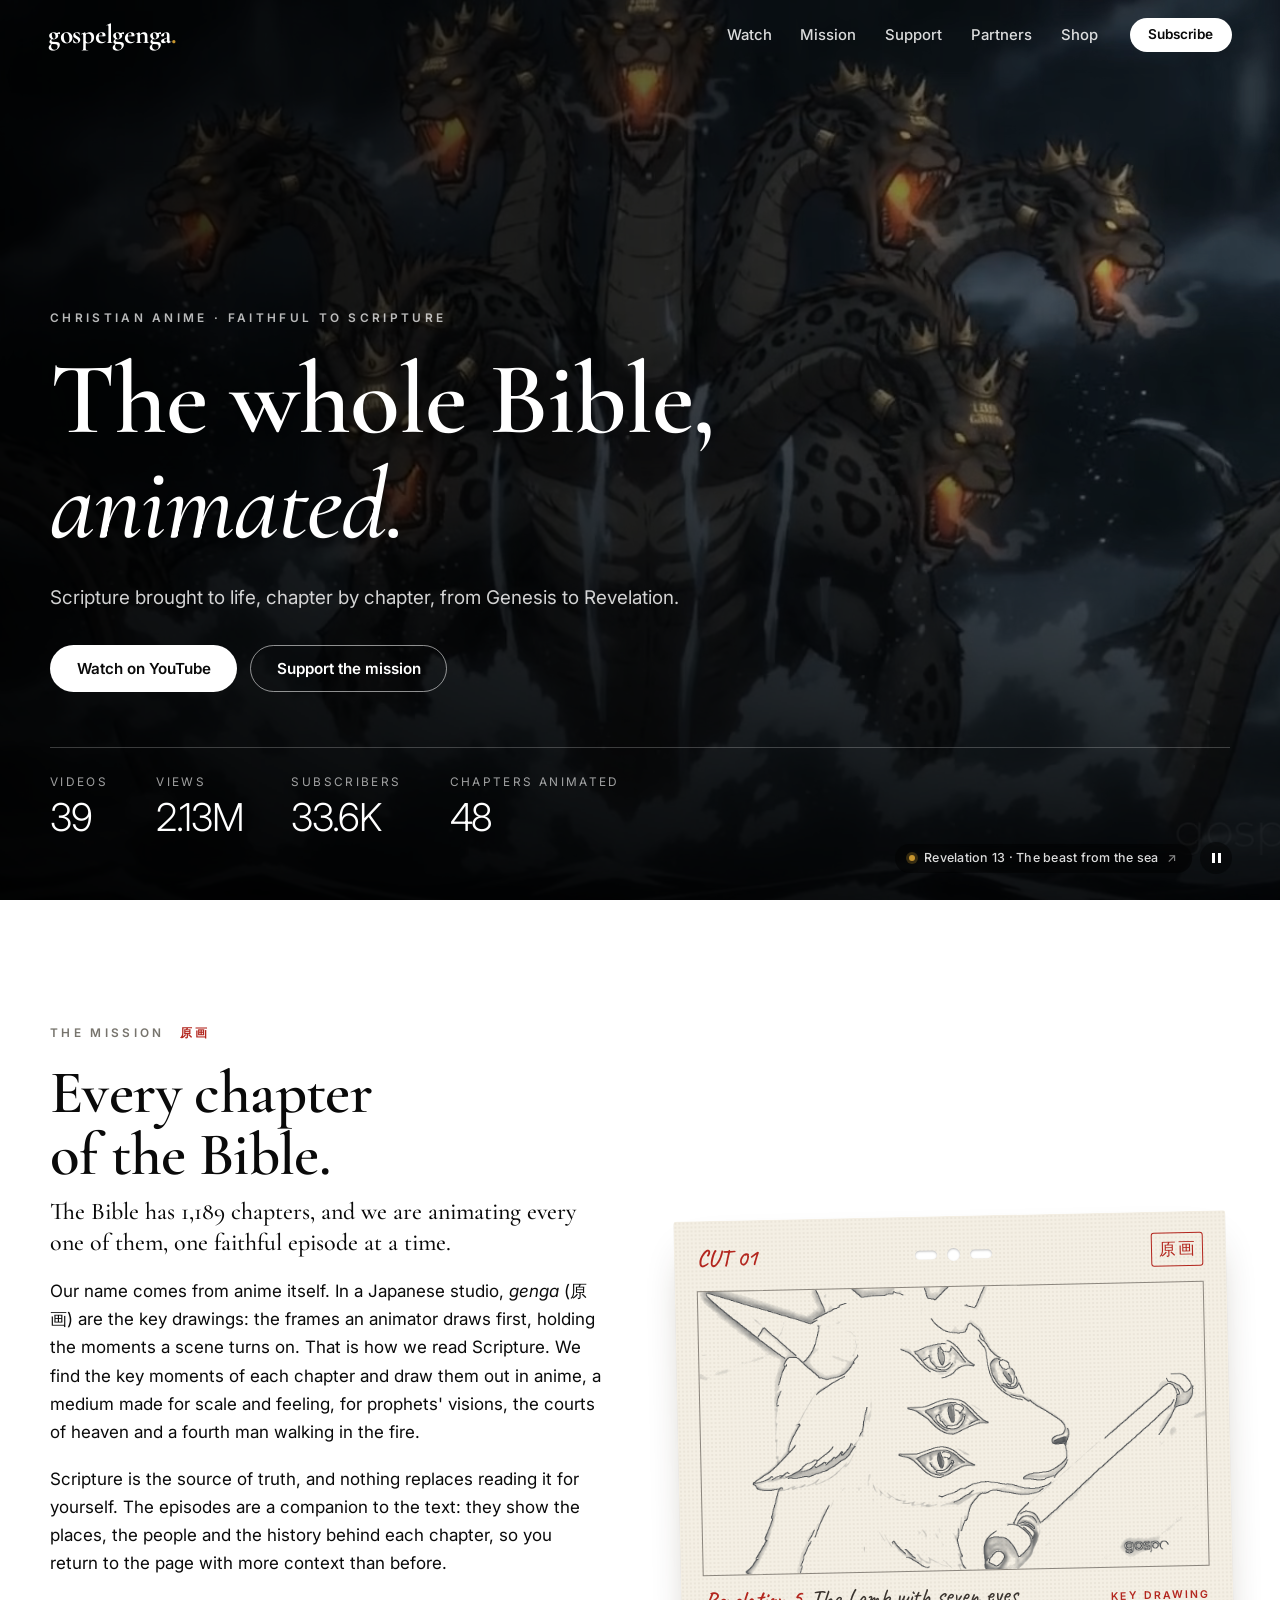
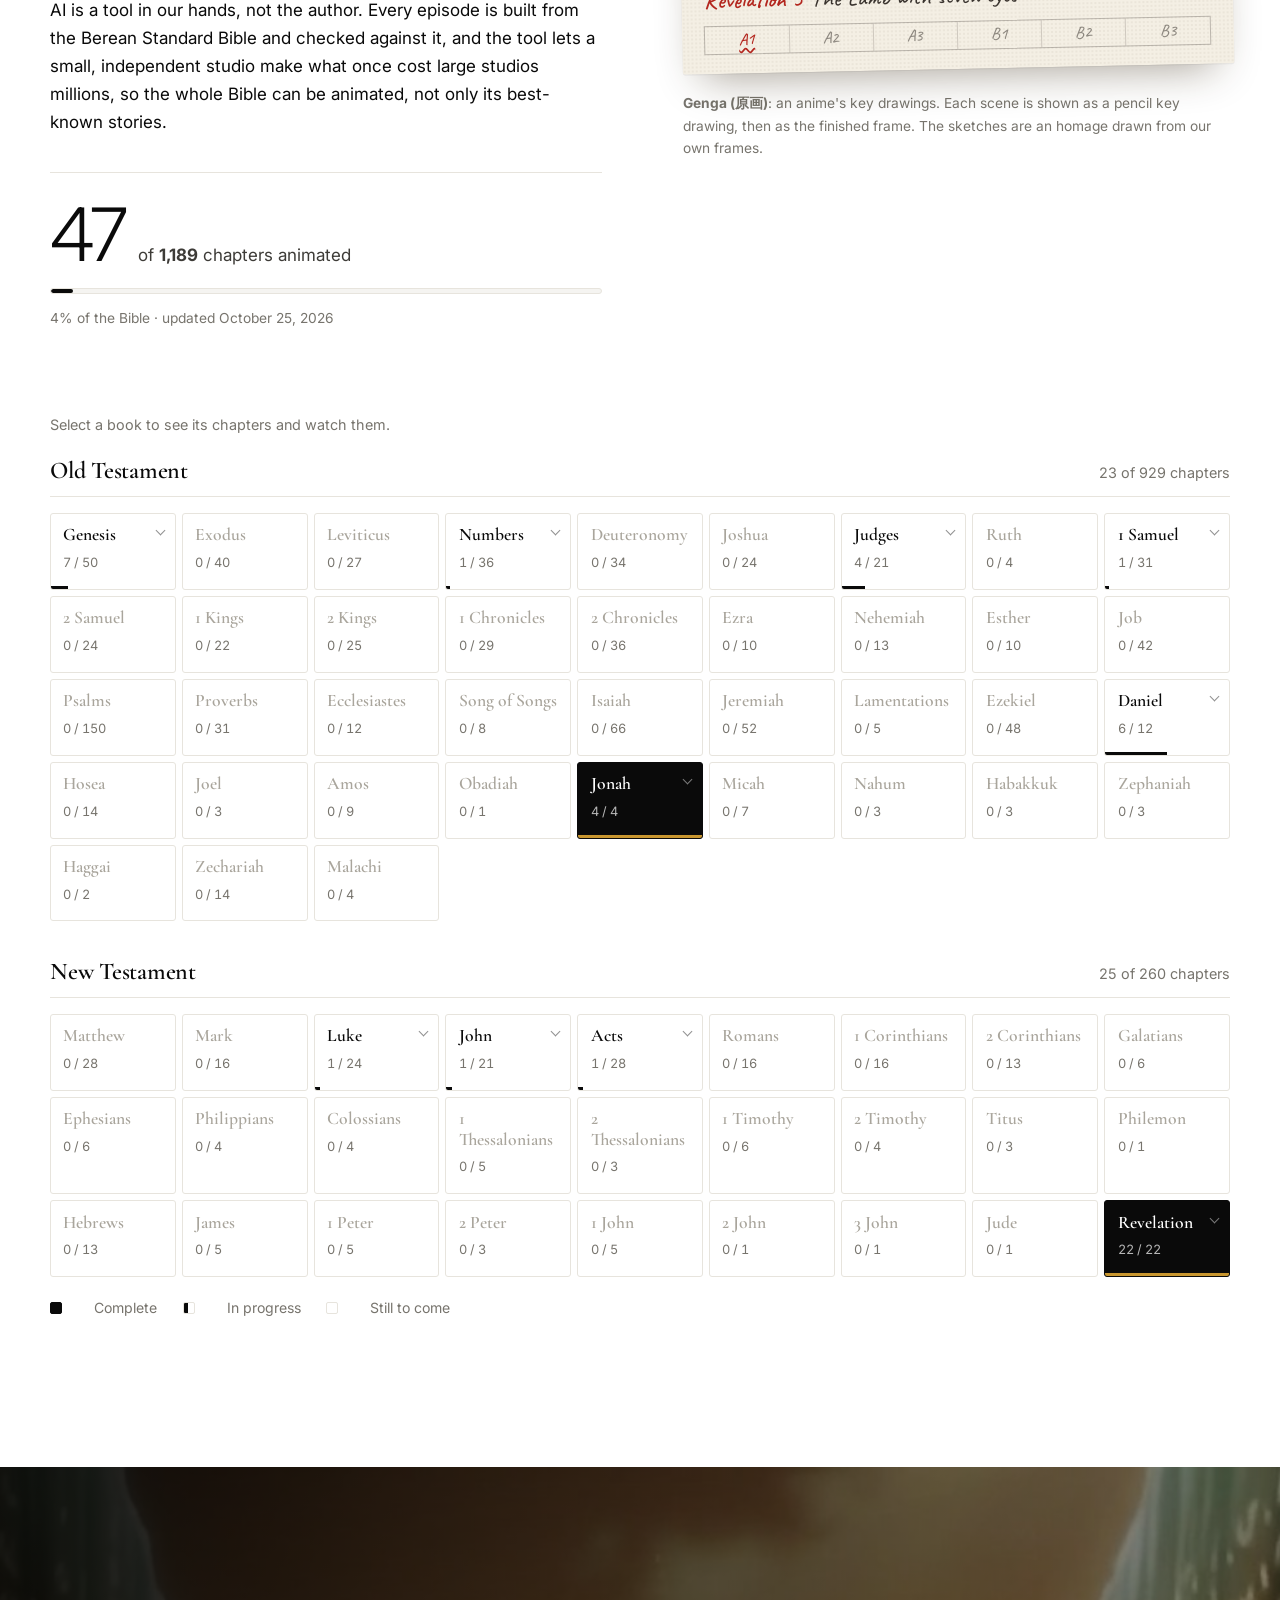
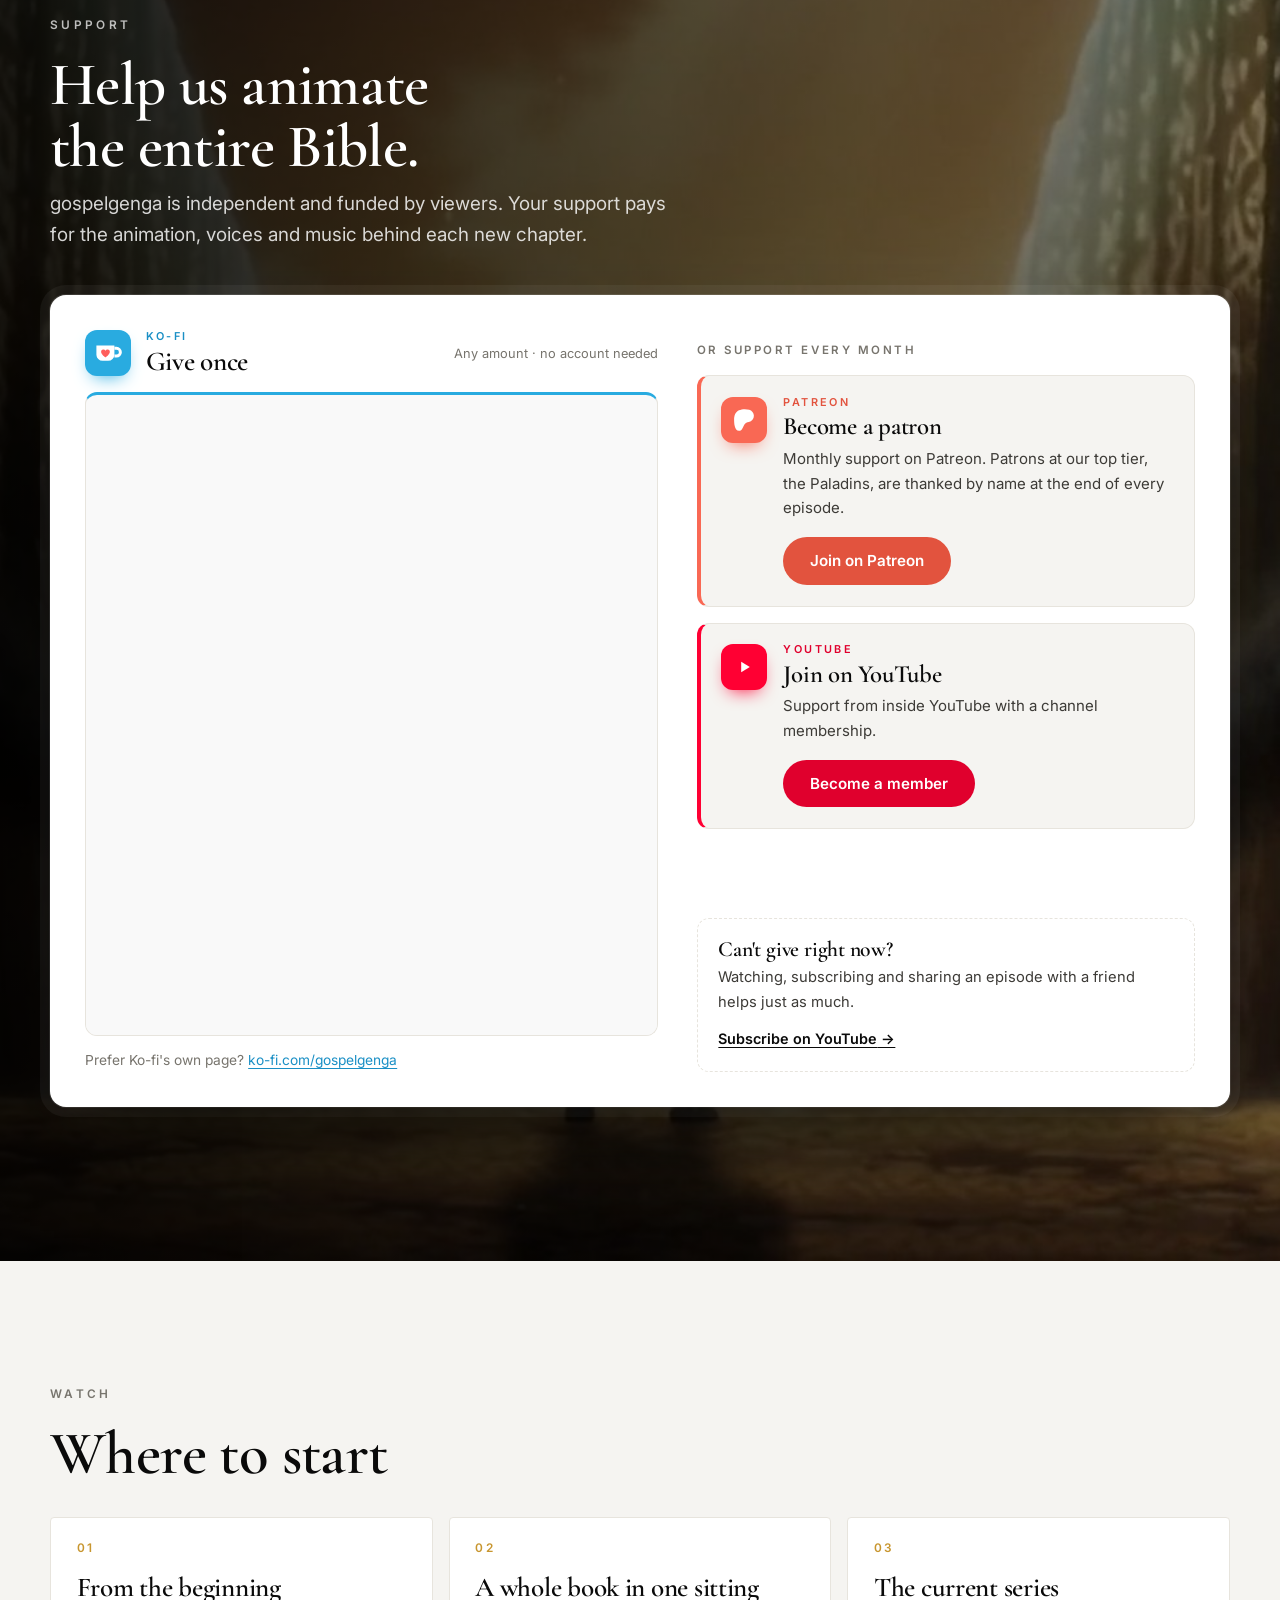
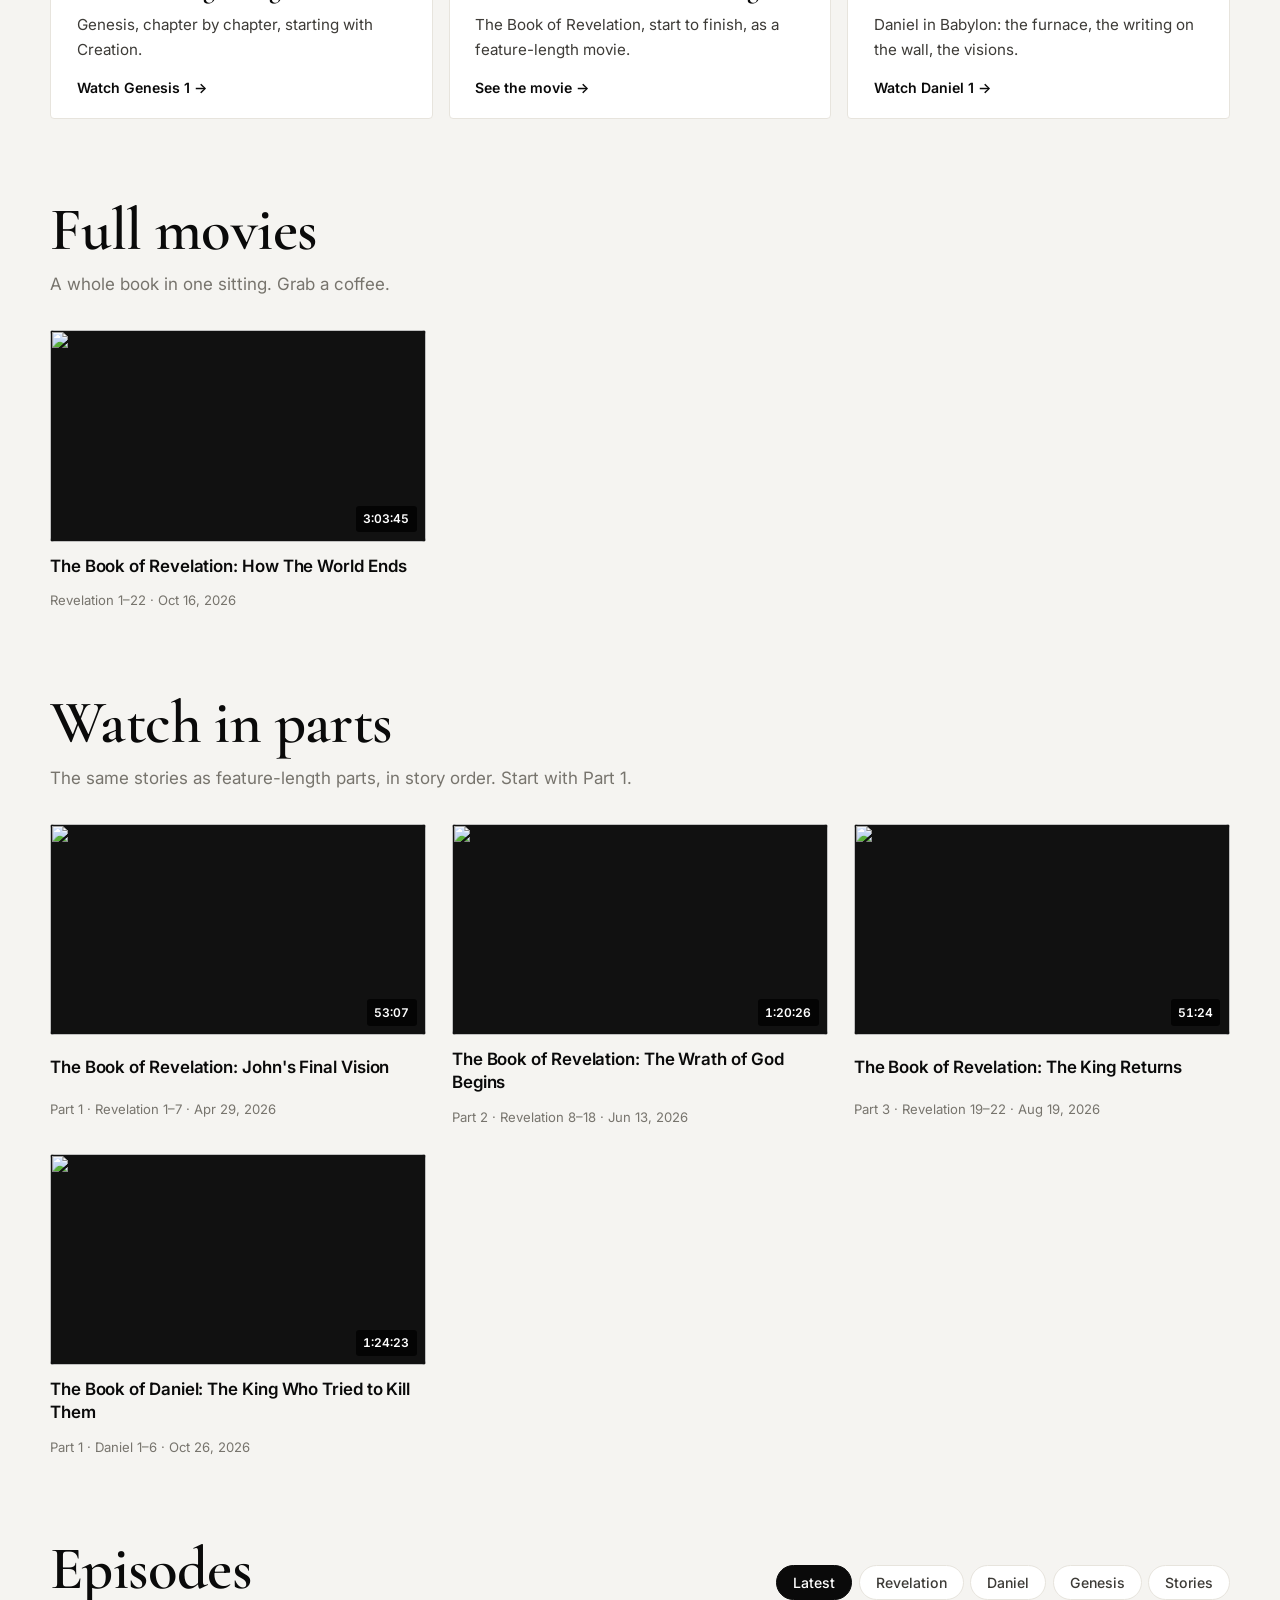
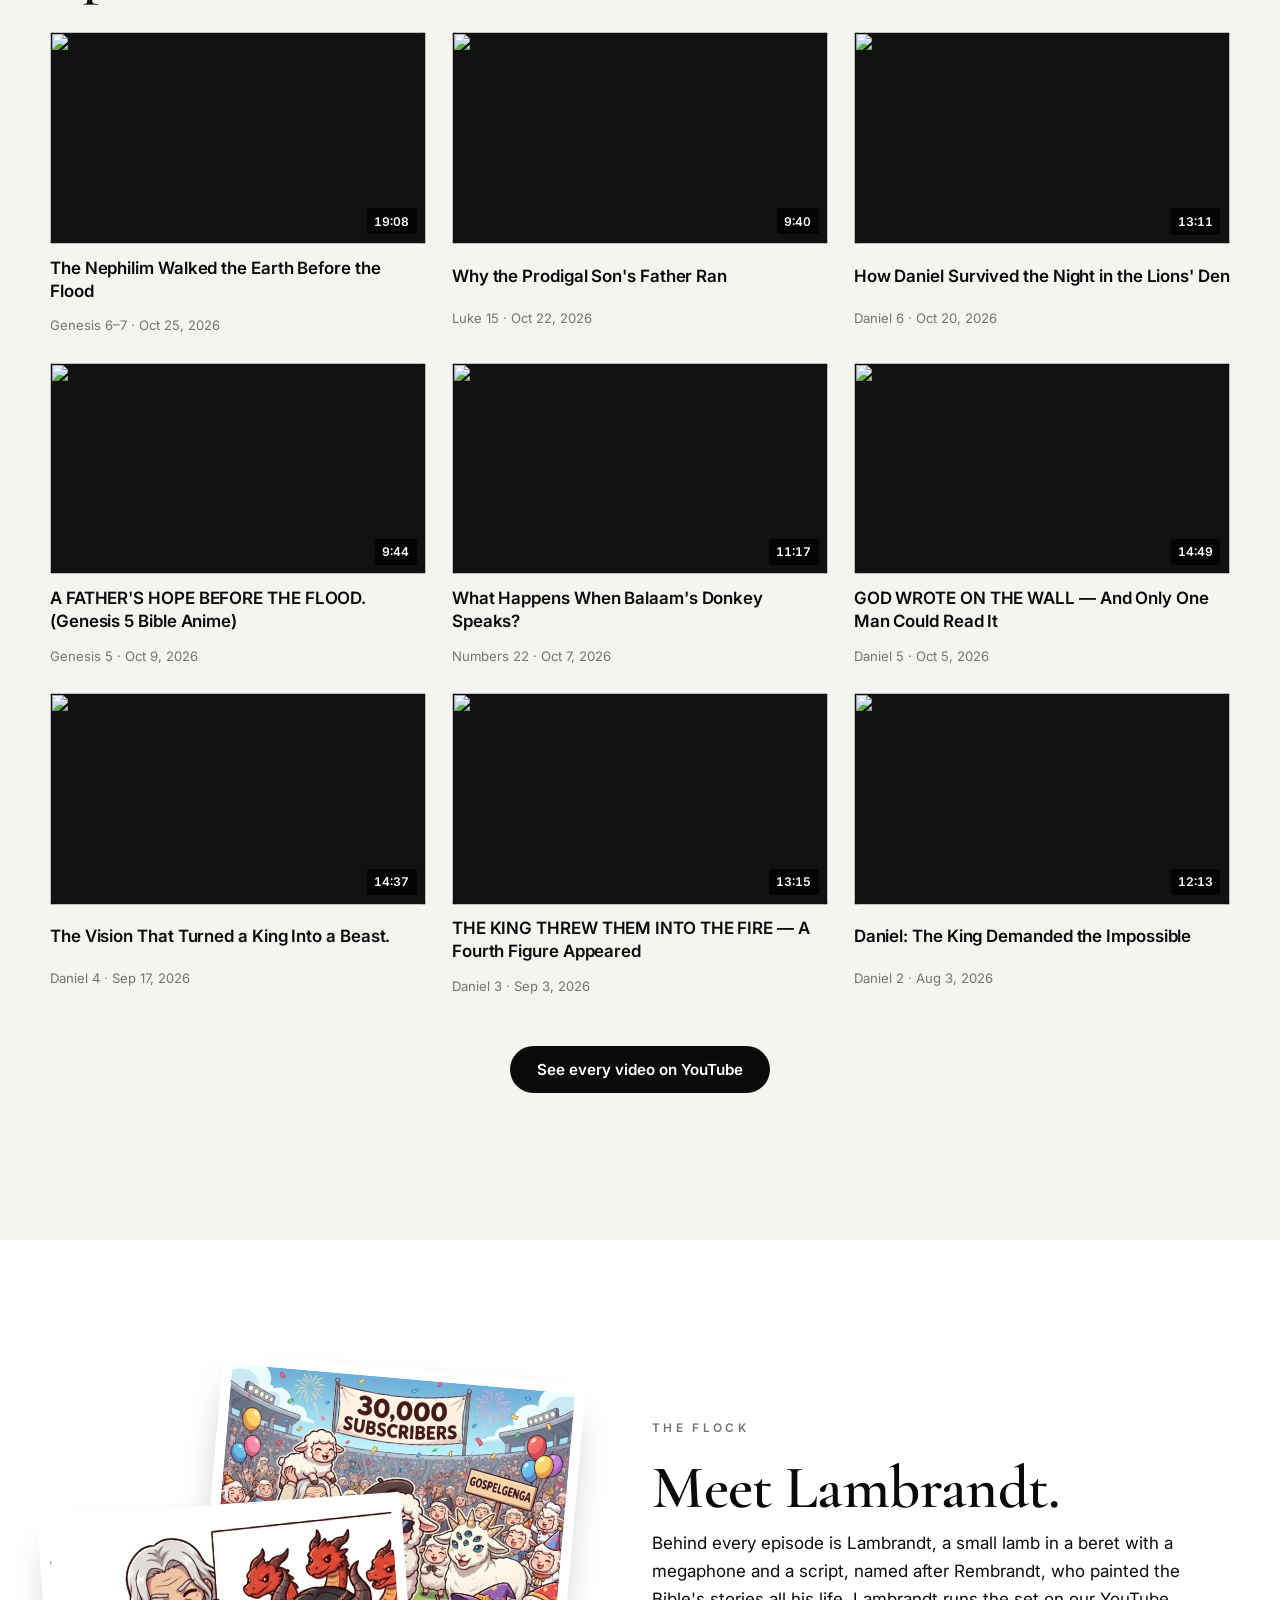
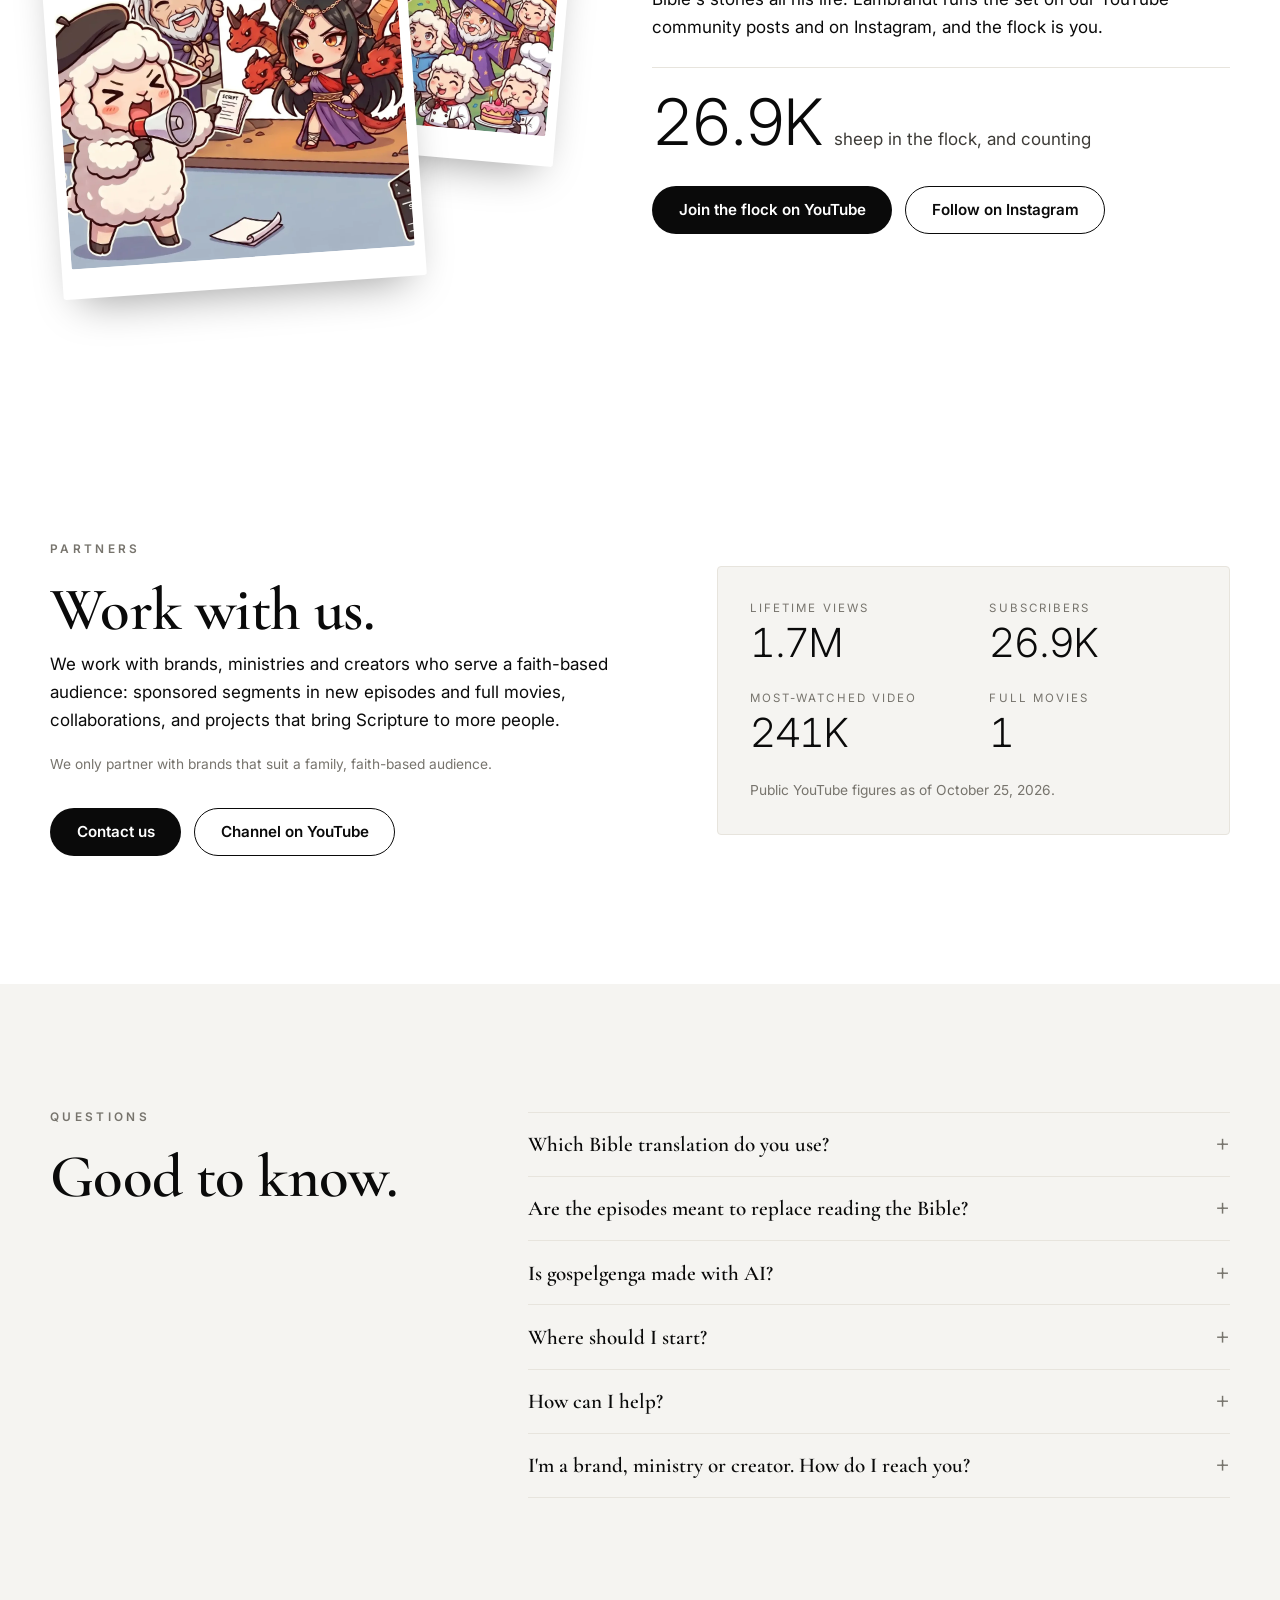
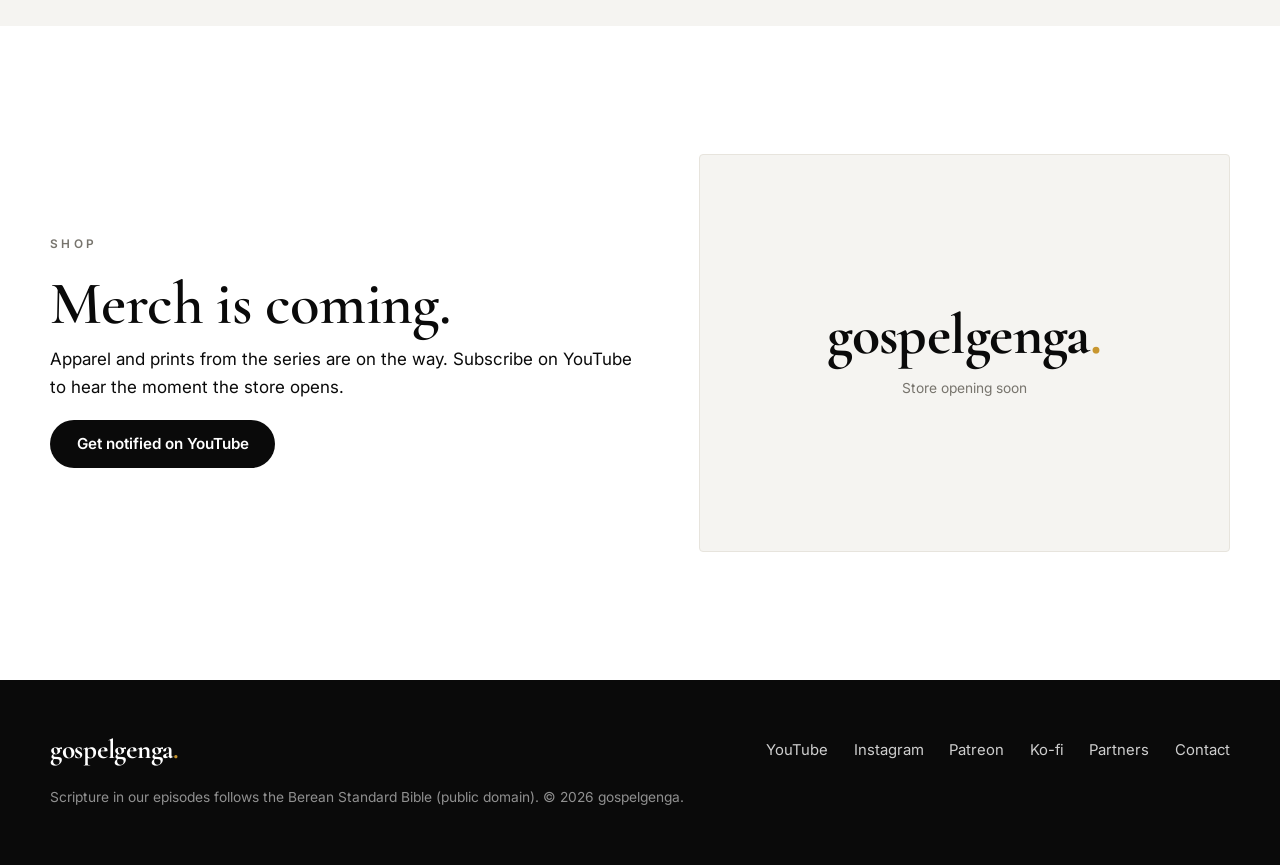
==== commit 78a75b03: "Update site: brand name lowercase" ====
--- a/index.html
+++ b/index.html
@@ -3,15 +3,15 @@
 <head>
 <meta charset="utf-8">
 <meta name="viewport" content="width=device-width, initial-scale=1">
-<title>GospelGenga — The whole Bible, animated</title>
-<meta name="description" content="GospelGenga animates the Bible chapter by chapter in anime style, from Genesis to Revelation: a visual companion to Scripture, faithful to the text.">
+<title>gospelgenga — The whole Bible, animated</title>
+<meta name="description" content="gospelgenga animates the Bible chapter by chapter in anime style, from Genesis to Revelation: a visual companion to Scripture, faithful to the text.">
 <link rel="canonical" href="https://gospelgenga.com/">
-<meta property="og:title" content="GospelGenga — The whole Bible, animated">
+<meta property="og:title" content="gospelgenga — The whole Bible, animated">
 <meta property="og:description" content="Anime-style Bible episodes and full movies, faithful to Scripture. Follow the mission to animate every chapter.">
 <meta property="og:image" content="https://gospelgenga.com/assets/og.jpg">
 <meta property="og:url" content="https://gospelgenga.com/">
 <meta property="og:type" content="website">
-<meta property="og:site_name" content="GospelGenga">
+<meta property="og:site_name" content="gospelgenga">
 <meta name="twitter:card" content="summary_large_image">
 <meta name="theme-color" content="#0a0a0a">
 <link rel="icon" href="assets/favicon.svg" type="image/svg+xml">
@@ -22,10 +22,10 @@
 <link rel="stylesheet" href="styles.css?v=9">
 <script type="application/ld+json">
 {"@context": "https://schema.org", "@graph": [
-  {"@type": "Organization", "@id": "https://gospelgenga.com/#org", "name": "GospelGenga", "url": "https://gospelgenga.com/",
+  {"@type": "Organization", "@id": "https://gospelgenga.com/#org", "name": "gospelgenga", "url": "https://gospelgenga.com/",
    "logo": "https://gospelgenga.com/assets/logo-512.png",
-   "sameAs": ["https://www.youtube.com/@GospelGenga", "https://www.instagram.com/gospelgenga/", "https://www.patreon.com/gospelgenga"]},
-  {"@type": "WebSite", "name": "GospelGenga", "url": "https://gospelgenga.com/", "publisher": {"@id": "https://gospelgenga.com/#org"}}
+   "sameAs": ["https://www.youtube.com/@gospelgenga", "https://www.instagram.com/gospelgenga/", "https://www.patreon.com/gospelgenga"]},
+  {"@type": "WebSite", "name": "gospelgenga", "url": "https://gospelgenga.com/", "publisher": {"@id": "https://gospelgenga.com/#org"}}
 ]}
 </script>
 </head>
@@ -40,7 +40,7 @@
     <a href="#partners">Partners</a>
     <a href="#shop">Shop</a>
   </nav>
-  <a class="btn small light" href="https://www.youtube.com/@GospelGenga?sub_confirmation=1" target="_blank" rel="noopener">Subscribe</a>
+  <a class="btn small light" href="https://www.youtube.com/@gospelgenga?sub_confirmation=1" target="_blank" rel="noopener">Subscribe</a>
 </header>
 
 <section class="hero">
@@ -53,7 +53,7 @@
     <h1>The whole Bible,<br><em>animated.</em></h1>
     <p class="lead">Scripture brought to life, chapter by chapter, from Genesis to Revelation.</p>
     <div class="cta">
-      <a class="btn light" href="https://www.youtube.com/@GospelGenga" target="_blank" rel="noopener">Watch on YouTube</a>
+      <a class="btn light" href="https://www.youtube.com/@gospelgenga" target="_blank" rel="noopener">Watch on YouTube</a>
       <a class="btn ghost-light" href="#support">Support the mission</a>
     </div>
     <dl class="stats">
@@ -117,7 +117,7 @@
     <div class="support-head">
       <p class="eyebrow">Support</p>
       <h2>Help us animate<br>the entire Bible.</h2>
-      <p class="lead">GospelGenga is independent and funded by viewers. Your support pays for the animation, voices and music behind each new chapter.</p>
+      <p class="lead">gospelgenga is independent and funded by viewers. Your support pays for the animation, voices and music behind each new chapter.</p>
     </div>
     <div class="support-panel">
       <div class="give-once kofi">
@@ -127,7 +127,7 @@
           <span class="give-tag">Any amount · no account needed</span>
         </div>
         <div class="kofi-embed">
-          <iframe id="kofiframe" src="https://ko-fi.com/gospelgenga/?hidefeed=true&amp;widget=true&amp;embed=true&amp;preview=true" title="Give to GospelGenga on Ko-fi" loading="lazy" height="610"></iframe>
+          <iframe id="kofiframe" src="https://ko-fi.com/gospelgenga/?hidefeed=true&amp;widget=true&amp;embed=true&amp;preview=true" title="Give to gospelgenga on Ko-fi" loading="lazy" height="610"></iframe>
         </div>
         <p class="small muted kofi-alt">Prefer Ko-fi's own page? <a data-link="kofi" target="_blank" rel="noopener">ko-fi.com/gospelgenga</a></p>
       </div>
@@ -148,13 +148,13 @@
             <span class="give-via">YouTube</span>
             <h3>Join on YouTube</h3>
             <p>Support from inside YouTube with a channel membership.</p>
-            <a class="btn brand" href="https://www.youtube.com/@GospelGenga/join" target="_blank" rel="noopener">Become a member</a>
+            <a class="btn brand" href="https://www.youtube.com/@gospelgenga/join" target="_blank" rel="noopener">Become a member</a>
           </div>
         </div>
         <div class="give-free">
           <h3>Can't give right now?</h3>
           <p>Watching, subscribing and sharing an episode with a friend helps just as much.</p>
-          <a class="text-link" href="https://www.youtube.com/@GospelGenga?sub_confirmation=1" target="_blank" rel="noopener">Subscribe on YouTube</a>
+          <a class="text-link" href="https://www.youtube.com/@gospelgenga?sub_confirmation=1" target="_blank" rel="noopener">Subscribe on YouTube</a>
         </div>
       </div>
     </div>
@@ -196,7 +196,7 @@
       </div>
     </div>
     <div class="grid episodes" data-episodes></div>
-    <p class="center"><a class="btn dark" href="https://www.youtube.com/@GospelGenga/videos" target="_blank" rel="noopener">See every video on YouTube</a></p>
+    <p class="center"><a class="btn dark" href="https://www.youtube.com/@gospelgenga/videos" target="_blank" rel="noopener">See every video on YouTube</a></p>
   </div>
 </section>
 
@@ -212,7 +212,7 @@
       <p>Behind every episode is Lambrandt, a small lamb in a beret with a megaphone and a script, named after Rembrandt, who painted the Bible's stories all his life. Lambrandt runs the set on our YouTube community posts and on Instagram, and the flock is you.</p>
       <div class="flock-count"><span class="big" data-stat="subs">32.9K</span><span class="of">sheep in the flock, and counting</span></div>
       <div class="cta">
-        <a class="btn dark" href="https://www.youtube.com/@GospelGenga?sub_confirmation=1" target="_blank" rel="noopener">Join the flock on YouTube</a>
+        <a class="btn dark" href="https://www.youtube.com/@gospelgenga?sub_confirmation=1" target="_blank" rel="noopener">Join the flock on YouTube</a>
         <a class="btn outline" href="https://www.instagram.com/gospelgenga/" target="_blank" rel="noopener">Follow on Instagram</a>
       </div>
     </div>
@@ -229,7 +229,7 @@
       <p class="muted small">We only partner with brands that suit a family, faith-based audience.</p>
       <div class="cta">
         <a class="btn dark" data-link="email" data-subject="Partnership enquiry">Contact us</a>
-        <a class="btn outline" href="https://www.youtube.com/@GospelGenga/about" target="_blank" rel="noopener">Channel on YouTube</a>
+        <a class="btn outline" href="https://www.youtube.com/@gospelgenga/about" target="_blank" rel="noopener">Channel on YouTube</a>
       </div>
     </div>
     <dl class="kit">
@@ -258,7 +258,7 @@
         <p>No. Scripture is the source of truth. The episodes are a visual aid that adds context, and we hope each one sends you back to the chapter itself.</p>
       </details>
       <details>
-        <summary>Is GospelGenga made with AI?</summary>
+        <summary>Is gospelgenga made with AI?</summary>
         <p>Yes, as a tool. AI helps us produce the animation and voices, which lets a small studio make films that used to need a large team and a large budget. We choose the stories, direct each episode and check its narration against the Berean Standard Bible.</p>
       </details>
       <details>
@@ -283,7 +283,7 @@
       <p class="eyebrow dark">Shop</p>
       <h2>Merch is coming.</h2>
       <p>Apparel and prints from the series are on the way. Subscribe on YouTube to hear the moment the store opens.</p>
-      <a class="btn dark" href="https://www.youtube.com/@GospelGenga?sub_confirmation=1" target="_blank" rel="noopener">Get notified on YouTube</a>
+      <a class="btn dark" href="https://www.youtube.com/@gospelgenga?sub_confirmation=1" target="_blank" rel="noopener">Get notified on YouTube</a>
     </div>
     <div class="shop-card"><span class="logo big-logo">gospelgenga<i>.</i></span><span class="small muted">Store opening soon</span></div>
   </div>
@@ -293,14 +293,14 @@
   <div class="wrap foot">
     <a class="logo" href="#top">gospelgenga<i>.</i></a>
     <nav aria-label="Footer">
-      <a href="https://www.youtube.com/@GospelGenga" target="_blank" rel="noopener">YouTube</a>
+      <a href="https://www.youtube.com/@gospelgenga" target="_blank" rel="noopener">YouTube</a>
       <a href="https://www.instagram.com/gospelgenga/" target="_blank" rel="noopener">Instagram</a>
       <a href="https://www.patreon.com/gospelgenga" target="_blank" rel="noopener">Patreon</a>
       <a data-link="kofi" target="_blank" rel="noopener">Ko-fi</a>
       <a href="#partners">Partners</a>
-      <a data-link="email" data-subject="Hello GospelGenga">Contact</a>
+      <a data-link="email" data-subject="Hello gospelgenga">Contact</a>
     </nav>
-    <p class="small muted">Scripture in our episodes follows the Berean Standard Bible (public domain). © <span data-year>2026</span> GospelGenga.</p>
+    <p class="small muted">Scripture in our episodes follows the Berean Standard Bible (public domain). © <span data-year>2026</span> gospelgenga.</p>
   </div>
 </footer>
 
